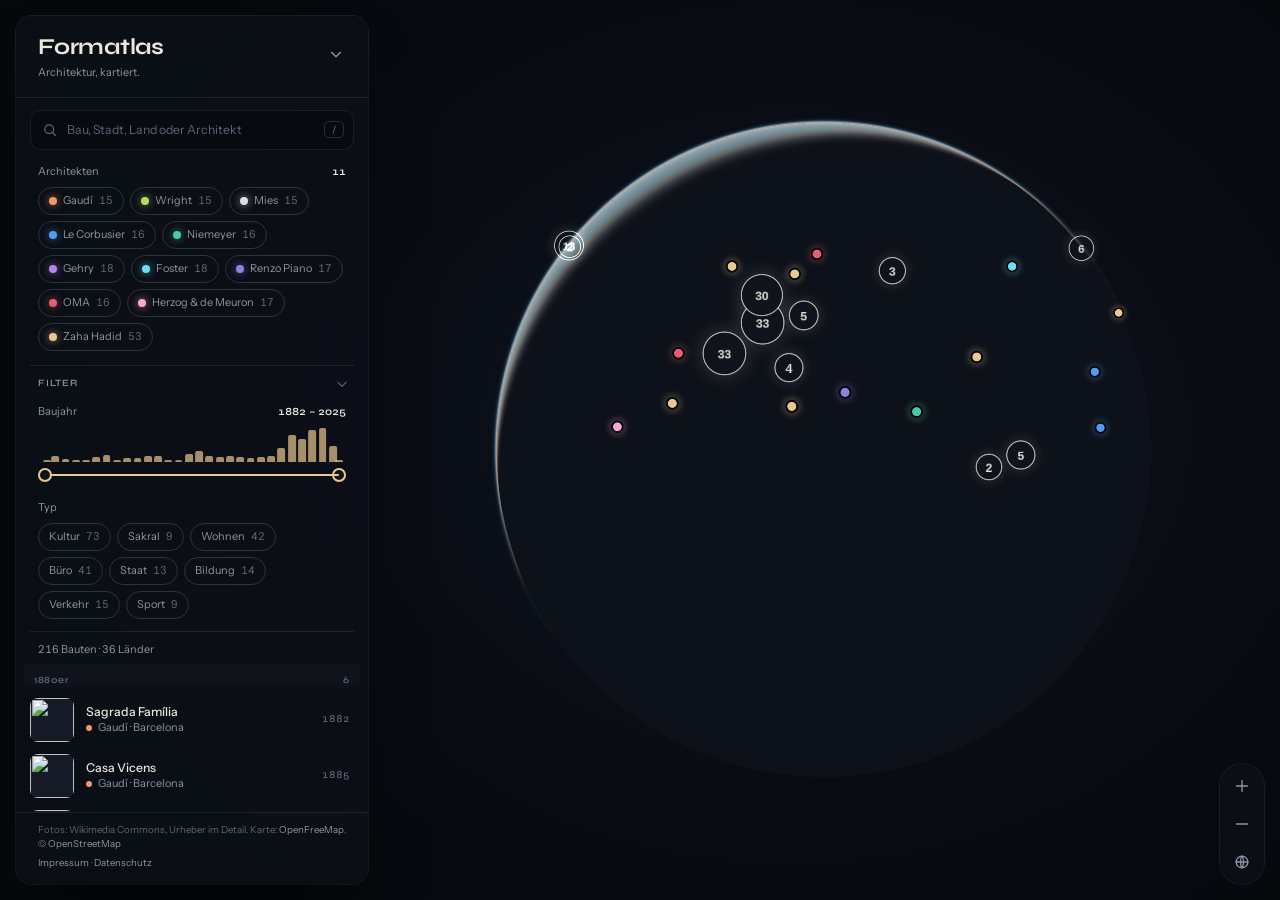
==== index.html @ 7c74ab6d "Formatlas: interaktive Architekturkarte 216 Bauten von 11 Architekten und Büros auf einem 3D-Globus " ====
<!doctype html>
<html lang="de">
<head>
  <meta charset="utf-8">
  <meta name="viewport" content="width=device-width, initial-scale=1, viewport-fit=cover">
  <title>Formatlas</title>
  <meta name="description" content="Die wichtigsten Bauten von elf prägenden Architekten und Büros auf einer interaktiven Weltkarte.">
  <meta name="theme-color" content="#07090d">
  <meta name="color-scheme" content="dark">
  <link rel="canonical" href="https://ohnosorryplssorryno.github.io/architecture-map/">

  <!-- Vorschau beim Teilen in sozialen Netzwerken und Messengern -->
  <meta property="og:type" content="website">
  <meta property="og:site_name" content="Formatlas">
  <meta property="og:locale" content="de_DE">
  <meta property="og:title" content="Formatlas · Architektur, kartiert">
  <meta property="og:description" content="216 Bauten von Gaudí bis Zaha Hadid auf einem interaktiven Globus.">
  <meta property="og:url" content="https://ohnosorryplssorryno.github.io/architecture-map/">
  <meta property="og:image" content="https://ohnosorryplssorryno.github.io/architecture-map/assets/og-image.png">
  <meta property="og:image:width" content="1200">
  <meta property="og:image:height" content="630">
  <meta property="og:image:alt" content="Dunkler Globus mit farbigen Punkten für Bauten von elf Architekten">
  <meta name="twitter:card" content="summary_large_image">
  <link rel="icon" href="data:image/svg+xml,%3Csvg xmlns='http://www.w3.org/2000/svg' viewBox='0 0 32 32'%3E%3Crect width='32' height='32' rx='8' fill='%230d1119'/%3E%3Ccircle cx='16' cy='16' r='9' fill='%23e9c891' opacity='.25'/%3E%3Ccircle cx='16' cy='16' r='4.5' fill='%23e9c891'/%3E%3C/svg%3E">

  <link rel="preconnect" href="https://tiles.openfreemap.org" crossorigin>
  <link rel="preconnect" href="https://thumb.wikimedia.org">
  <link rel="preload" as="font" type="font/woff2" href="assets/fonts/instrument-sans-latin.woff2" crossorigin>
  <link rel="preload" as="font" type="font/woff2" href="assets/fonts/syne-latin.woff2" crossorigin>

  <!-- MapLibre GL 5.24.0 (BSD-3-Clause), lokal ausgeliefert -->
  <link rel="stylesheet" href="assets/vendor/maplibre/maplibre-gl.css">
  <link rel="stylesheet" href="assets/app.css">

  <script src="assets/vendor/maplibre/maplibre-gl.js" defer></script>
  <script src="data/buildings.js" defer></script>
  <script src="assets/map-style.js" defer></script>
  <script src="assets/app.js" defer></script>
</head>
<body>
  <div id="map" class="map" aria-label="Weltkarte mit Bauwerken"></div>

  <aside class="panel" id="panel" aria-label="Verzeichnis">
    <header class="panel-head">
      <div class="brand">
        <h1 class="brand-name">Formatlas</h1>
        <p class="brand-tag">Architektur, kartiert.</p>
      </div>
      <button class="icon-btn panel-toggle" id="panel-toggle" type="button" aria-expanded="true" aria-controls="panel-body" title="Verzeichnis ein- oder ausklappen">
        <svg viewBox="0 0 20 20" aria-hidden="true"><path d="M5 8l5 5 5-5" /></svg>
      </button>
    </header>

    <div class="panel-body" id="panel-body">
      <label class="search" for="search">
        <svg viewBox="0 0 20 20" aria-hidden="true"><circle cx="9" cy="9" r="5.5" /><path d="M13.2 13.2L17 17" /></svg>
        <input id="search" type="search" placeholder="Bau, Stadt, Land oder Architekt" autocomplete="off" spellcheck="false">
        <kbd aria-hidden="true">/</kbd>
      </label>

      <section class="studios" aria-labelledby="arch-label">
        <div class="filter-head">
          <span class="filter-label" id="arch-label">Architekten</span>
          <span class="filter-value" id="arch-count"></span>
        </div>
        <div class="chips" id="arch-chips" role="group" aria-labelledby="arch-label"></div>
      </section>

      <details class="filters" id="filters" open>
        <summary>
          <span class="filters-title">Filter</span>
          <span class="filters-state" id="filters-state"></span>
          <svg viewBox="0 0 20 20" aria-hidden="true"><path d="M5 8l5 5 5-5" /></svg>
        </summary>
        <div class="filter">
          <div class="filter-head">
            <span class="filter-label">Baujahr</span>
            <output class="filter-value" id="year-output" for="year-from year-to"></output>
          </div>
          <div class="histogram" id="histogram" role="group" aria-label="Bauten je fünf Jahre, Klick wählt den Zeitraum"></div>
          <div class="range" id="range">
            <input type="range" id="year-from" step="1" aria-label="Baujahr ab">
            <input type="range" id="year-to" step="1" aria-label="Baujahr bis">
          </div>
        </div>
        <div class="filter">
          <div class="filter-head"><span class="filter-label">Typ</span></div>
          <div class="chips" id="type-chips" role="group" aria-label="Gebäudetyp"></div>
        </div>
      </details>

      <div class="result">
        <span id="result"></span>
        <button class="link-btn" id="filter-reset" type="button" hidden>Filter zurücksetzen</button>
      </div>

      <nav class="index" id="index" aria-label="Bauwerke"></nav>

      <footer class="panel-foot">
        Fotos: Wikimedia Commons, Urheber im Detail.
        Karte: <a href="https://openfreemap.org" target="_blank" rel="noopener">OpenFreeMap</a>,
        <a href="https://www.openstreetmap.org/copyright" target="_blank" rel="noopener">© OpenStreetMap</a>
        <span class="legal"><a href="impressum.html">Impressum</a> · <a href="datenschutz.html">Datenschutz</a></span>
      </footer>
    </div>
  </aside>

  <svg class="tether" id="tether" aria-hidden="true">
    <line id="tether-line" />
    <circle id="tether-ring" r="9" />
    <circle id="tether-end" r="2.5" />
  </svg>

  <article class="card" id="card" hidden aria-live="polite">
    <div class="card-inner">
      <figure class="card-media" id="card-media">
        <img class="card-photo" alt="" decoding="async">
        <img class="card-photo" alt="" decoding="async">
        <img class="card-photo" alt="" decoding="async">
        <div class="card-progress" id="card-progress"></div>
        <span class="card-year" id="card-year"></span>
      </figure>
      <div class="card-body">
        <p class="card-kicker"><span class="card-dot" id="card-dot"></span><span id="card-kicker"></span></p>
        <h2 class="card-title" id="card-title"></h2>
        <p class="card-place" id="card-place"></p>
        <p class="card-text" id="card-text"></p>
        <div class="card-actions" id="card-actions">
          <a id="card-wiki" target="_blank" rel="noopener">Mehr lesen</a>
          <a id="card-route" target="_blank" rel="noopener">In Google Maps</a>
        </div>
        <p class="card-credit" id="card-credit"></p>
      </div>
      <button class="icon-btn card-close" id="card-close" type="button" title="Schließen (Esc)">
        <svg viewBox="0 0 20 20" aria-hidden="true"><path d="M5 5l10 10M15 5L5 15" /></svg>
      </button>
    </div>
    <span class="card-caret" id="card-caret"></span>
  </article>

  <div class="cluster-tip" id="cluster-tip" hidden></div>

  <div class="controls" aria-label="Kartensteuerung">
    <button class="icon-btn" id="zoom-in" type="button" title="Hineinzoomen">
      <svg viewBox="0 0 20 20" aria-hidden="true"><path d="M10 4v12M4 10h12" /></svg>
    </button>
    <button class="icon-btn" id="zoom-out" type="button" title="Herauszoomen">
      <svg viewBox="0 0 20 20" aria-hidden="true"><path d="M4 10h12" /></svg>
    </button>
    <button class="icon-btn" id="reset-view" type="button" title="Ganze Welt zeigen">
      <svg viewBox="0 0 20 20" aria-hidden="true"><circle cx="10" cy="10" r="6.5" /><path d="M3.5 10h13M10 3.5c-2.2 2.4-2.2 10.6 0 13M10 3.5c2.2 2.4 2.2 10.6 0 13" /></svg>
    </button>
  </div>

  <noscript><p class="noscript">Für die Karte wird JavaScript benötigt.</p></noscript>
</body>
</html>
---- assets/vendor/maplibre/maplibre-gl.css ----
.maplibregl-map{font:12px/20px Helvetica Neue,Arial,Helvetica,sans-serif;overflow:hidden;position:relative;-webkit-tap-highlight-color:rgb(0 0 0/0)}.maplibregl-canvas{left:0;position:absolute;top:0}.maplibregl-map:fullscreen{height:100%;width:100%}.maplibregl-ctrl-group button.maplibregl-ctrl-compass{touch-action:none}.maplibregl-canvas-container.maplibregl-interactive,.maplibregl-ctrl-group button.maplibregl-ctrl-compass{cursor:grab;-webkit-user-select:none;-moz-user-select:none;user-select:none}.maplibregl-canvas-container.maplibregl-interactive.maplibregl-track-pointer{cursor:pointer}.maplibregl-canvas-container.maplibregl-interactive:active,.maplibregl-ctrl-group button.maplibregl-ctrl-compass:active{cursor:grabbing}.maplibregl-canvas-container.maplibregl-touch-zoom-rotate,.maplibregl-canvas-container.maplibregl-touch-zoom-rotate .maplibregl-canvas{touch-action:pan-x pan-y}.maplibregl-canvas-container.maplibregl-touch-drag-pan,.maplibregl-canvas-container.maplibregl-touch-drag-pan .maplibregl-canvas{touch-action:pinch-zoom}.maplibregl-canvas-container.maplibregl-touch-zoom-rotate.maplibregl-touch-drag-pan,.maplibregl-canvas-container.maplibregl-touch-zoom-rotate.maplibregl-touch-drag-pan .maplibregl-canvas{touch-action:none}.maplibregl-canvas-container.maplibregl-touch-drag-pan.maplibregl-cooperative-gestures,.maplibregl-canvas-container.maplibregl-touch-drag-pan.maplibregl-cooperative-gestures .maplibregl-canvas{touch-action:pan-x pan-y}.maplibregl-ctrl-bottom-left,.maplibregl-ctrl-bottom-right,.maplibregl-ctrl-top-left,.maplibregl-ctrl-top-right{pointer-events:none;position:absolute;z-index:2}.maplibregl-ctrl-top-left{left:0;top:0}.maplibregl-ctrl-top-right{right:0;top:0}.maplibregl-ctrl-bottom-left{bottom:0;left:0}.maplibregl-ctrl-bottom-right{bottom:0;right:0}.maplibregl-ctrl{clear:both;pointer-events:auto;transform:translate(0)}.maplibregl-ctrl-top-left .maplibregl-ctrl{float:left;margin:10px 0 0 10px}.maplibregl-ctrl-top-right .maplibregl-ctrl{float:right;margin:10px 10px 0 0}.maplibregl-ctrl-bottom-left .maplibregl-ctrl{float:left;margin:0 0 10px 10px}.maplibregl-ctrl-bottom-right .maplibregl-ctrl{float:right;margin:0 10px 10px 0}.maplibregl-ctrl-group{background:#fff;border-radius:4px}.maplibregl-ctrl-group:not(:empty){box-shadow:0 0 0 2px rgba(0,0,0,.1)}@media (forced-colors:active){.maplibregl-ctrl-group:not(:empty){box-shadow:0 0 0 2px ButtonText}}.maplibregl-ctrl-group button{background-color:transparent;border:0;box-sizing:border-box;cursor:pointer;display:block;height:29px;outline:none;padding:0;width:29px}.maplibregl-ctrl-group button+button{border-top:1px solid #ddd}.maplibregl-ctrl button .maplibregl-ctrl-icon{background-position:50%;background-repeat:no-repeat;display:block;height:100%;width:100%}@media (forced-colors:active){.maplibregl-ctrl-icon{background-color:transparent}.maplibregl-ctrl-group button+button{border-top:1px solid ButtonText}}.maplibregl-ctrl button::-moz-focus-inner{border:0;padding:0}.maplibregl-ctrl-attrib-button:focus,.maplibregl-ctrl-group button:focus{box-shadow:0 0 2px 2px #0096ff}.maplibregl-ctrl button:disabled{cursor:not-allowed}.maplibregl-ctrl button:disabled .maplibregl-ctrl-icon{opacity:.25}@media (hover:hover){.maplibregl-ctrl button:not(:disabled):hover{background-color:rgba(0,0,0,.05)}}.maplibregl-ctrl button:not(:disabled):active{background-color:rgba(0,0,0,.05)}.maplibregl-ctrl-group button:focus:focus-visible{box-shadow:0 0 2px 2px #0096ff}.maplibregl-ctrl-group button:focus:not(:focus-visible){box-shadow:none}.maplibregl-ctrl-group button:focus:first-child{border-radius:4px 4px 0 0}.maplibregl-ctrl-group button:focus:last-child{border-radius:0 0 4px 4px}.maplibregl-ctrl-group button:focus:only-child{border-radius:inherit}.maplibregl-ctrl button.maplibregl-ctrl-zoom-out .maplibregl-ctrl-icon{background-image:url("data:image/svg+xml;charset=utf-8,%3Csvg xmlns='http://www.w3.org/2000/svg' width='29' height='29' fill='%23333' viewBox='0 0 29 29'%3E%3Cpath d='M10 13c-.75 0-1.5.75-1.5 1.5S9.25 16 10 16h9c.75 0 1.5-.75 1.5-1.5S19.75 13 19 13z'/%3E%3C/svg%3E")}.maplibregl-ctrl button.maplibregl-ctrl-zoom-in .maplibregl-ctrl-icon{background-image:url("data:image/svg+xml;charset=utf-8,%3Csvg xmlns='http://www.w3.org/2000/svg' width='29' height='29' fill='%23333' viewBox='0 0 29 29'%3E%3Cpath d='M14.5 8.5c-.75 0-1.5.75-1.5 1.5v3h-3c-.75 0-1.5.75-1.5 1.5S9.25 16 10 16h3v3c0 .75.75 1.5 1.5 1.5S16 19.75 16 19v-3h3c.75 0 1.5-.75 1.5-1.5S19.75 13 19 13h-3v-3c0-.75-.75-1.5-1.5-1.5'/%3E%3C/svg%3E")}@media (forced-colors:active){.maplibregl-ctrl button.maplibregl-ctrl-zoom-out .maplibregl-ctrl-icon{background-image:url("data:image/svg+xml;charset=utf-8,%3Csvg xmlns='http://www.w3.org/2000/svg' width='29' height='29' fill='%23fff' viewBox='0 0 29 29'%3E%3Cpath d='M10 13c-.75 0-1.5.75-1.5 1.5S9.25 16 10 16h9c.75 0 1.5-.75 1.5-1.5S19.75 13 19 13z'/%3E%3C/svg%3E")}.maplibregl-ctrl button.maplibregl-ctrl-zoom-in .maplibregl-ctrl-icon{background-image:url("data:image/svg+xml;charset=utf-8,%3Csvg xmlns='http://www.w3.org/2000/svg' width='29' height='29' fill='%23fff' viewBox='0 0 29 29'%3E%3Cpath d='M14.5 8.5c-.75 0-1.5.75-1.5 1.5v3h-3c-.75 0-1.5.75-1.5 1.5S9.25 16 10 16h3v3c0 .75.75 1.5 1.5 1.5S16 19.75 16 19v-3h3c.75 0 1.5-.75 1.5-1.5S19.75 13 19 13h-3v-3c0-.75-.75-1.5-1.5-1.5'/%3E%3C/svg%3E")}}@media (forced-colors:active) and (prefers-color-scheme:light){.maplibregl-ctrl button.maplibregl-ctrl-zoom-out .maplibregl-ctrl-icon{background-image:url("data:image/svg+xml;charset=utf-8,%3Csvg xmlns='http://www.w3.org/2000/svg' width='29' height='29' viewBox='0 0 29 29'%3E%3Cpath d='M10 13c-.75 0-1.5.75-1.5 1.5S9.25 16 10 16h9c.75 0 1.5-.75 1.5-1.5S19.75 13 19 13z'/%3E%3C/svg%3E")}.maplibregl-ctrl button.maplibregl-ctrl-zoom-in .maplibregl-ctrl-icon{background-image:url("data:image/svg+xml;charset=utf-8,%3Csvg xmlns='http://www.w3.org/2000/svg' width='29' height='29' viewBox='0 0 29 29'%3E%3Cpath d='M14.5 8.5c-.75 0-1.5.75-1.5 1.5v3h-3c-.75 0-1.5.75-1.5 1.5S9.25 16 10 16h3v3c0 .75.75 1.5 1.5 1.5S16 19.75 16 19v-3h3c.75 0 1.5-.75 1.5-1.5S19.75 13 19 13h-3v-3c0-.75-.75-1.5-1.5-1.5'/%3E%3C/svg%3E")}}.maplibregl-ctrl button.maplibregl-ctrl-fullscreen .maplibregl-ctrl-icon{background-image:url("data:image/svg+xml;charset=utf-8,%3Csvg xmlns='http://www.w3.org/2000/svg' width='29' height='29' fill='%23333' viewBox='0 0 29 29'%3E%3Cpath d='M24 16v5.5c0 1.75-.75 2.5-2.5 2.5H16v-1l3-1.5-4-5.5 1-1 5.5 4 1.5-3zM6 16l1.5 3 5.5-4 1 1-4 5.5 3 1.5v1H7.5C5.75 24 5 23.25 5 21.5V16zm7-11v1l-3 1.5 4 5.5-1 1-5.5-4L6 13H5V7.5C5 5.75 5.75 5 7.5 5zm11 2.5c0-1.75-.75-2.5-2.5-2.5H16v1l3 1.5-4 5.5 1 1 5.5-4 1.5 3h1z'/%3E%3C/svg%3E")}.maplibregl-ctrl button.maplibregl-ctrl-shrink .maplibregl-ctrl-icon{background-image:url("data:image/svg+xml;charset=utf-8,%3Csvg xmlns='http://www.w3.org/2000/svg' width='29' height='29' viewBox='0 0 29 29'%3E%3Cpath d='M18.5 16c-1.75 0-2.5.75-2.5 2.5V24h1l1.5-3 5.5 4 1-1-4-5.5 3-1.5v-1zM13 18.5c0-1.75-.75-2.5-2.5-2.5H5v1l3 1.5L4 24l1 1 5.5-4 1.5 3h1zm3-8c0 1.75.75 2.5 2.5 2.5H24v-1l-3-1.5L25 5l-1-1-5.5 4L17 5h-1zM10.5 13c1.75 0 2.5-.75 2.5-2.5V5h-1l-1.5 3L5 4 4 5l4 5.5L5 12v1z'/%3E%3C/svg%3E")}@media (forced-colors:active){.maplibregl-ctrl button.maplibregl-ctrl-fullscreen .maplibregl-ctrl-icon{background-image:url("data:image/svg+xml;charset=utf-8,%3Csvg xmlns='http://www.w3.org/2000/svg' width='29' height='29' fill='%23fff' viewBox='0 0 29 29'%3E%3Cpath d='M24 16v5.5c0 1.75-.75 2.5-2.5 2.5H16v-1l3-1.5-4-5.5 1-1 5.5 4 1.5-3zM6 16l1.5 3 5.5-4 1 1-4 5.5 3 1.5v1H7.5C5.75 24 5 23.25 5 21.5V16zm7-11v1l-3 1.5 4 5.5-1 1-5.5-4L6 13H5V7.5C5 5.75 5.75 5 7.5 5zm11 2.5c0-1.75-.75-2.5-2.5-2.5H16v1l3 1.5-4 5.5 1 1 5.5-4 1.5 3h1z'/%3E%3C/svg%3E")}.maplibregl-ctrl button.maplibregl-ctrl-shrink .maplibregl-ctrl-icon{background-image:url("data:image/svg+xml;charset=utf-8,%3Csvg xmlns='http://www.w3.org/2000/svg' width='29' height='29' fill='%23fff' viewBox='0 0 29 29'%3E%3Cpath d='M18.5 16c-1.75 0-2.5.75-2.5 2.5V24h1l1.5-3 5.5 4 1-1-4-5.5 3-1.5v-1zM13 18.5c0-1.75-.75-2.5-2.5-2.5H5v1l3 1.5L4 24l1 1 5.5-4 1.5 3h1zm3-8c0 1.75.75 2.5 2.5 2.5H24v-1l-3-1.5L25 5l-1-1-5.5 4L17 5h-1zM10.5 13c1.75 0 2.5-.75 2.5-2.5V5h-1l-1.5 3L5 4 4 5l4 5.5L5 12v1z'/%3E%3C/svg%3E")}}@media (forced-colors:active) and (prefers-color-scheme:light){.maplibregl-ctrl button.maplibregl-ctrl-fullscreen .maplibregl-ctrl-icon{background-image:url("data:image/svg+xml;charset=utf-8,%3Csvg xmlns='http://www.w3.org/2000/svg' width='29' height='29' viewBox='0 0 29 29'%3E%3Cpath d='M24 16v5.5c0 1.75-.75 2.5-2.5 2.5H16v-1l3-1.5-4-5.5 1-1 5.5 4 1.5-3zM6 16l1.5 3 5.5-4 1 1-4 5.5 3 1.5v1H7.5C5.75 24 5 23.25 5 21.5V16zm7-11v1l-3 1.5 4 5.5-1 1-5.5-4L6 13H5V7.5C5 5.75 5.75 5 7.5 5zm11 2.5c0-1.75-.75-2.5-2.5-2.5H16v1l3 1.5-4 5.5 1 1 5.5-4 1.5 3h1z'/%3E%3C/svg%3E")}.maplibregl-ctrl button.maplibregl-ctrl-shrink .maplibregl-ctrl-icon{background-image:url("data:image/svg+xml;charset=utf-8,%3Csvg xmlns='http://www.w3.org/2000/svg' width='29' height='29' viewBox='0 0 29 29'%3E%3Cpath d='M18.5 16c-1.75 0-2.5.75-2.5 2.5V24h1l1.5-3 5.5 4 1-1-4-5.5 3-1.5v-1zM13 18.5c0-1.75-.75-2.5-2.5-2.5H5v1l3 1.5L4 24l1 1 5.5-4 1.5 3h1zm3-8c0 1.75.75 2.5 2.5 2.5H24v-1l-3-1.5L25 5l-1-1-5.5 4L17 5h-1zM10.5 13c1.75 0 2.5-.75 2.5-2.5V5h-1l-1.5 3L5 4 4 5l4 5.5L5 12v1z'/%3E%3C/svg%3E")}}.maplibregl-ctrl button.maplibregl-ctrl-compass .maplibregl-ctrl-icon{background-image:url("data:image/svg+xml;charset=utf-8,%3Csvg xmlns='http://www.w3.org/2000/svg' width='29' height='29' fill='%23333' viewBox='0 0 29 29'%3E%3Cpath d='m10.5 14 4-8 4 8z'/%3E%3Cpath fill='%23ccc' d='m10.5 16 4 8 4-8z'/%3E%3C/svg%3E")}@media (forced-colors:active){.maplibregl-ctrl button.maplibregl-ctrl-compass .maplibregl-ctrl-icon{background-image:url("data:image/svg+xml;charset=utf-8,%3Csvg xmlns='http://www.w3.org/2000/svg' width='29' height='29' fill='%23fff' viewBox='0 0 29 29'%3E%3Cpath d='m10.5 14 4-8 4 8z'/%3E%3Cpath fill='%23ccc' d='m10.5 16 4 8 4-8z'/%3E%3C/svg%3E")}}@media (forced-colors:active) and (prefers-color-scheme:light){.maplibregl-ctrl button.maplibregl-ctrl-compass .maplibregl-ctrl-icon{background-image:url("data:image/svg+xml;charset=utf-8,%3Csvg xmlns='http://www.w3.org/2000/svg' width='29' height='29' viewBox='0 0 29 29'%3E%3Cpath d='m10.5 14 4-8 4 8z'/%3E%3Cpath fill='%23ccc' d='m10.5 16 4 8 4-8z'/%3E%3C/svg%3E")}}.maplibregl-ctrl button.maplibregl-ctrl-globe .maplibregl-ctrl-icon{background-image:url("data:image/svg+xml;charset=utf-8,%3Csvg xmlns='http://www.w3.org/2000/svg' width='22' height='22' fill='none' stroke='%23333' viewBox='0 0 22 22'%3E%3Ccircle cx='11' cy='11' r='8.5'/%3E%3Cpath d='M17.5 11c0 4.819-3.02 8.5-6.5 8.5S4.5 15.819 4.5 11 7.52 2.5 11 2.5s6.5 3.681 6.5 8.5Z'/%3E%3Cpath d='M13.5 11c0 2.447-.331 4.64-.853 6.206-.262.785-.562 1.384-.872 1.777-.314.399-.58.517-.775.517s-.461-.118-.775-.517c-.31-.393-.61-.992-.872-1.777C8.831 15.64 8.5 13.446 8.5 11s.331-4.64.853-6.206c.262-.785.562-1.384.872-1.777.314-.399.58-.517.775-.517s.461.118.775.517c.31.393.61.992.872 1.777.522 1.565.853 3.76.853 6.206Z'/%3E%3Cpath d='M11 7.5c-1.909 0-3.622-.166-4.845-.428-.616-.132-1.08-.283-1.379-.434a1.3 1.3 0 0 1-.224-.138q.07-.058.224-.138c.299-.151.763-.302 1.379-.434C7.378 5.666 9.091 5.5 11 5.5s3.622.166 4.845.428c.616.132 1.08.283 1.379.434.105.053.177.1.224.138q-.07.058-.224.138c-.299.151-.763.302-1.379.434-1.223.262-2.936.428-4.845.428ZM4.486 6.436ZM11 16.5c-1.909 0-3.622-.166-4.845-.428-.616-.132-1.08-.283-1.379-.434a1.3 1.3 0 0 1-.224-.138 1.3 1.3 0 0 1 .224-.138c.299-.151.763-.302 1.379-.434C7.378 14.666 9.091 14.5 11 14.5s3.622.166 4.845.428c.616.132 1.08.283 1.379.434.105.053.177.1.224.138a1.3 1.3 0 0 1-.224.138c-.299.151-.763.302-1.379.434-1.223.262-2.936.428-4.845.428Zm-6.514-1.064ZM11 12.5c-2.46 0-4.672-.222-6.255-.574-.796-.177-1.406-.38-1.805-.59a1.5 1.5 0 0 1-.39-.272.3.3 0 0 1-.047-.064.3.3 0 0 1 .048-.064c.066-.073.189-.167.389-.272.399-.21 1.009-.413 1.805-.59C6.328 9.722 8.54 9.5 11 9.5s4.672.222 6.256.574c.795.177 1.405.38 1.804.59.2.105.323.2.39.272a.3.3 0 0 1 .047.064.3.3 0 0 1-.048.064 1.4 1.4 0 0 1-.389.272c-.399.21-1.009.413-1.804.59-1.584.352-3.796.574-6.256.574Zm-8.501-1.51v.002zm0 .018v.002zm17.002.002v-.002zm0-.018v-.002z'/%3E%3C/svg%3E")}.maplibregl-ctrl button.maplibregl-ctrl-globe-enabled .maplibregl-ctrl-icon{background-image:url("data:image/svg+xml;charset=utf-8,%3Csvg xmlns='http://www.w3.org/2000/svg' width='22' height='22' fill='none' stroke='%2333b5e5' viewBox='0 0 22 22'%3E%3Ccircle cx='11' cy='11' r='8.5'/%3E%3Cpath d='M17.5 11c0 4.819-3.02 8.5-6.5 8.5S4.5 15.819 4.5 11 7.52 2.5 11 2.5s6.5 3.681 6.5 8.5Z'/%3E%3Cpath d='M13.5 11c0 2.447-.331 4.64-.853 6.206-.262.785-.562 1.384-.872 1.777-.314.399-.58.517-.775.517s-.461-.118-.775-.517c-.31-.393-.61-.992-.872-1.777C8.831 15.64 8.5 13.446 8.5 11s.331-4.64.853-6.206c.262-.785.562-1.384.872-1.777.314-.399.58-.517.775-.517s.461.118.775.517c.31.393.61.992.872 1.777.522 1.565.853 3.76.853 6.206Z'/%3E%3Cpath d='M11 7.5c-1.909 0-3.622-.166-4.845-.428-.616-.132-1.08-.283-1.379-.434a1.3 1.3 0 0 1-.224-.138q.07-.058.224-.138c.299-.151.763-.302 1.379-.434C7.378 5.666 9.091 5.5 11 5.5s3.622.166 4.845.428c.616.132 1.08.283 1.379.434.105.053.177.1.224.138q-.07.058-.224.138c-.299.151-.763.302-1.379.434-1.223.262-2.936.428-4.845.428ZM4.486 6.436ZM11 16.5c-1.909 0-3.622-.166-4.845-.428-.616-.132-1.08-.283-1.379-.434a1.3 1.3 0 0 1-.224-.138 1.3 1.3 0 0 1 .224-.138c.299-.151.763-.302 1.379-.434C7.378 14.666 9.091 14.5 11 14.5s3.622.166 4.845.428c.616.132 1.08.283 1.379.434.105.053.177.1.224.138a1.3 1.3 0 0 1-.224.138c-.299.151-.763.302-1.379.434-1.223.262-2.936.428-4.845.428Zm-6.514-1.064ZM11 12.5c-2.46 0-4.672-.222-6.255-.574-.796-.177-1.406-.38-1.805-.59a1.5 1.5 0 0 1-.39-.272.3.3 0 0 1-.047-.064.3.3 0 0 1 .048-.064c.066-.073.189-.167.389-.272.399-.21 1.009-.413 1.805-.59C6.328 9.722 8.54 9.5 11 9.5s4.672.222 6.256.574c.795.177 1.405.38 1.804.59.2.105.323.2.39.272a.3.3 0 0 1 .047.064.3.3 0 0 1-.048.064 1.4 1.4 0 0 1-.389.272c-.399.21-1.009.413-1.804.59-1.584.352-3.796.574-6.256.574Zm-8.501-1.51v.002zm0 .018v.002zm17.002.002v-.002zm0-.018v-.002z'/%3E%3C/svg%3E")}.maplibregl-ctrl button.maplibregl-ctrl-terrain .maplibregl-ctrl-icon{background-image:url("data:image/svg+xml;charset=utf-8,%3Csvg xmlns='http://www.w3.org/2000/svg' width='22' height='22' fill='%23333' viewBox='0 0 22 22'%3E%3Cpath d='m1.754 13.406 4.453-4.851 3.09 3.09 3.281 3.277.969-.969-3.309-3.312 3.844-4.121 6.148 6.886h1.082v-.855l-7.207-8.07-4.84 5.187L6.169 6.57l-5.48 5.965v.871ZM.688 16.844h20.625v1.375H.688Zm0 0'/%3E%3C/svg%3E")}.maplibregl-ctrl button.maplibregl-ctrl-terrain-enabled .maplibregl-ctrl-icon{background-image:url("data:image/svg+xml;charset=utf-8,%3Csvg xmlns='http://www.w3.org/2000/svg' width='22' height='22' fill='%2333b5e5' viewBox='0 0 22 22'%3E%3Cpath d='m1.754 13.406 4.453-4.851 3.09 3.09 3.281 3.277.969-.969-3.309-3.312 3.844-4.121 6.148 6.886h1.082v-.855l-7.207-8.07-4.84 5.187L6.169 6.57l-5.48 5.965v.871ZM.688 16.844h20.625v1.375H.688Zm0 0'/%3E%3C/svg%3E")}.maplibregl-ctrl button.maplibregl-ctrl-geolocate .maplibregl-ctrl-icon{background-image:url("data:image/svg+xml;charset=utf-8,%3Csvg xmlns='http://www.w3.org/2000/svg' width='29' height='29' fill='%23333' viewBox='0 0 20 20'%3E%3Cpath d='M10 4C9 4 9 5 9 5v.1A5 5 0 0 0 5.1 9H5s-1 0-1 1 1 1 1 1h.1A5 5 0 0 0 9 14.9v.1s0 1 1 1 1-1 1-1v-.1a5 5 0 0 0 3.9-3.9h.1s1 0 1-1-1-1-1-1h-.1A5 5 0 0 0 11 5.1V5s0-1-1-1m0 2.5a3.5 3.5 0 1 1 0 7 3.5 3.5 0 1 1 0-7'/%3E%3Ccircle cx='10' cy='10' r='2'/%3E%3C/svg%3E")}.maplibregl-ctrl button.maplibregl-ctrl-geolocate:disabled .maplibregl-ctrl-icon{background-image:url("data:image/svg+xml;charset=utf-8,%3Csvg xmlns='http://www.w3.org/2000/svg' width='29' height='29' fill='%23aaa' viewBox='0 0 20 20'%3E%3Cpath d='M10 4C9 4 9 5 9 5v.1A5 5 0 0 0 5.1 9H5s-1 0-1 1 1 1 1 1h.1A5 5 0 0 0 9 14.9v.1s0 1 1 1 1-1 1-1v-.1a5 5 0 0 0 3.9-3.9h.1s1 0 1-1-1-1-1-1h-.1A5 5 0 0 0 11 5.1V5s0-1-1-1m0 2.5a3.5 3.5 0 1 1 0 7 3.5 3.5 0 1 1 0-7'/%3E%3Ccircle cx='10' cy='10' r='2'/%3E%3Cpath fill='red' d='m14 5 1 1-9 9-1-1z'/%3E%3C/svg%3E")}.maplibregl-ctrl button.maplibregl-ctrl-geolocate.maplibregl-ctrl-geolocate-active .maplibregl-ctrl-icon{background-image:url("data:image/svg+xml;charset=utf-8,%3Csvg xmlns='http://www.w3.org/2000/svg' width='29' height='29' fill='%2333b5e5' viewBox='0 0 20 20'%3E%3Cpath d='M10 4C9 4 9 5 9 5v.1A5 5 0 0 0 5.1 9H5s-1 0-1 1 1 1 1 1h.1A5 5 0 0 0 9 14.9v.1s0 1 1 1 1-1 1-1v-.1a5 5 0 0 0 3.9-3.9h.1s1 0 1-1-1-1-1-1h-.1A5 5 0 0 0 11 5.1V5s0-1-1-1m0 2.5a3.5 3.5 0 1 1 0 7 3.5 3.5 0 1 1 0-7'/%3E%3Ccircle cx='10' cy='10' r='2'/%3E%3C/svg%3E")}.maplibregl-ctrl button.maplibregl-ctrl-geolocate.maplibregl-ctrl-geolocate-active-error .maplibregl-ctrl-icon{background-image:url("data:image/svg+xml;charset=utf-8,%3Csvg xmlns='http://www.w3.org/2000/svg' width='29' height='29' fill='%23e58978' viewBox='0 0 20 20'%3E%3Cpath d='M10 4C9 4 9 5 9 5v.1A5 5 0 0 0 5.1 9H5s-1 0-1 1 1 1 1 1h.1A5 5 0 0 0 9 14.9v.1s0 1 1 1 1-1 1-1v-.1a5 5 0 0 0 3.9-3.9h.1s1 0 1-1-1-1-1-1h-.1A5 5 0 0 0 11 5.1V5s0-1-1-1m0 2.5a3.5 3.5 0 1 1 0 7 3.5 3.5 0 1 1 0-7'/%3E%3Ccircle cx='10' cy='10' r='2'/%3E%3C/svg%3E")}.maplibregl-ctrl button.maplibregl-ctrl-geolocate.maplibregl-ctrl-geolocate-background .maplibregl-ctrl-icon{background-image:url("data:image/svg+xml;charset=utf-8,%3Csvg xmlns='http://www.w3.org/2000/svg' width='29' height='29' fill='%2333b5e5' viewBox='0 0 20 20'%3E%3Cpath d='M10 4C9 4 9 5 9 5v.1A5 5 0 0 0 5.1 9H5s-1 0-1 1 1 1 1 1h.1A5 5 0 0 0 9 14.9v.1s0 1 1 1 1-1 1-1v-.1a5 5 0 0 0 3.9-3.9h.1s1 0 1-1-1-1-1-1h-.1A5 5 0 0 0 11 5.1V5s0-1-1-1m0 2.5a3.5 3.5 0 1 1 0 7 3.5 3.5 0 1 1 0-7'/%3E%3C/svg%3E")}.maplibregl-ctrl button.maplibregl-ctrl-geolocate.maplibregl-ctrl-geolocate-background-error .maplibregl-ctrl-icon{background-image:url("data:image/svg+xml;charset=utf-8,%3Csvg xmlns='http://www.w3.org/2000/svg' width='29' height='29' fill='%23e54e33' viewBox='0 0 20 20'%3E%3Cpath d='M10 4C9 4 9 5 9 5v.1A5 5 0 0 0 5.1 9H5s-1 0-1 1 1 1 1 1h.1A5 5 0 0 0 9 14.9v.1s0 1 1 1 1-1 1-1v-.1a5 5 0 0 0 3.9-3.9h.1s1 0 1-1-1-1-1-1h-.1A5 5 0 0 0 11 5.1V5s0-1-1-1m0 2.5a3.5 3.5 0 1 1 0 7 3.5 3.5 0 1 1 0-7'/%3E%3C/svg%3E")}.maplibregl-ctrl button.maplibregl-ctrl-geolocate.maplibregl-ctrl-geolocate-waiting .maplibregl-ctrl-icon{animation:maplibregl-spin 2s linear infinite}@media (forced-colors:active){.maplibregl-ctrl button.maplibregl-ctrl-geolocate .maplibregl-ctrl-icon{background-image:url("data:image/svg+xml;charset=utf-8,%3Csvg xmlns='http://www.w3.org/2000/svg' width='29' height='29' fill='%23fff' viewBox='0 0 20 20'%3E%3Cpath d='M10 4C9 4 9 5 9 5v.1A5 5 0 0 0 5.1 9H5s-1 0-1 1 1 1 1 1h.1A5 5 0 0 0 9 14.9v.1s0 1 1 1 1-1 1-1v-.1a5 5 0 0 0 3.9-3.9h.1s1 0 1-1-1-1-1-1h-.1A5 5 0 0 0 11 5.1V5s0-1-1-1m0 2.5a3.5 3.5 0 1 1 0 7 3.5 3.5 0 1 1 0-7'/%3E%3Ccircle cx='10' cy='10' r='2'/%3E%3C/svg%3E")}.maplibregl-ctrl button.maplibregl-ctrl-geolocate:disabled .maplibregl-ctrl-icon{background-image:url("data:image/svg+xml;charset=utf-8,%3Csvg xmlns='http://www.w3.org/2000/svg' width='29' height='29' fill='%23999' viewBox='0 0 20 20'%3E%3Cpath d='M10 4C9 4 9 5 9 5v.1A5 5 0 0 0 5.1 9H5s-1 0-1 1 1 1 1 1h.1A5 5 0 0 0 9 14.9v.1s0 1 1 1 1-1 1-1v-.1a5 5 0 0 0 3.9-3.9h.1s1 0 1-1-1-1-1-1h-.1A5 5 0 0 0 11 5.1V5s0-1-1-1m0 2.5a3.5 3.5 0 1 1 0 7 3.5 3.5 0 1 1 0-7'/%3E%3Ccircle cx='10' cy='10' r='2'/%3E%3Cpath fill='red' d='m14 5 1 1-9 9-1-1z'/%3E%3C/svg%3E")}.maplibregl-ctrl button.maplibregl-ctrl-geolocate.maplibregl-ctrl-geolocate-active .maplibregl-ctrl-icon{background-image:url("data:image/svg+xml;charset=utf-8,%3Csvg xmlns='http://www.w3.org/2000/svg' width='29' height='29' fill='%2333b5e5' viewBox='0 0 20 20'%3E%3Cpath d='M10 4C9 4 9 5 9 5v.1A5 5 0 0 0 5.1 9H5s-1 0-1 1 1 1 1 1h.1A5 5 0 0 0 9 14.9v.1s0 1 1 1 1-1 1-1v-.1a5 5 0 0 0 3.9-3.9h.1s1 0 1-1-1-1-1-1h-.1A5 5 0 0 0 11 5.1V5s0-1-1-1m0 2.5a3.5 3.5 0 1 1 0 7 3.5 3.5 0 1 1 0-7'/%3E%3Ccircle cx='10' cy='10' r='2'/%3E%3C/svg%3E")}.maplibregl-ctrl button.maplibregl-ctrl-geolocate.maplibregl-ctrl-geolocate-active-error .maplibregl-ctrl-icon{background-image:url("data:image/svg+xml;charset=utf-8,%3Csvg xmlns='http://www.w3.org/2000/svg' width='29' height='29' fill='%23e58978' viewBox='0 0 20 20'%3E%3Cpath d='M10 4C9 4 9 5 9 5v.1A5 5 0 0 0 5.1 9H5s-1 0-1 1 1 1 1 1h.1A5 5 0 0 0 9 14.9v.1s0 1 1 1 1-1 1-1v-.1a5 5 0 0 0 3.9-3.9h.1s1 0 1-1-1-1-1-1h-.1A5 5 0 0 0 11 5.1V5s0-1-1-1m0 2.5a3.5 3.5 0 1 1 0 7 3.5 3.5 0 1 1 0-7'/%3E%3Ccircle cx='10' cy='10' r='2'/%3E%3C/svg%3E")}.maplibregl-ctrl button.maplibregl-ctrl-geolocate.maplibregl-ctrl-geolocate-background .maplibregl-ctrl-icon{background-image:url("data:image/svg+xml;charset=utf-8,%3Csvg xmlns='http://www.w3.org/2000/svg' width='29' height='29' fill='%2333b5e5' viewBox='0 0 20 20'%3E%3Cpath d='M10 4C9 4 9 5 9 5v.1A5 5 0 0 0 5.1 9H5s-1 0-1 1 1 1 1 1h.1A5 5 0 0 0 9 14.9v.1s0 1 1 1 1-1 1-1v-.1a5 5 0 0 0 3.9-3.9h.1s1 0 1-1-1-1-1-1h-.1A5 5 0 0 0 11 5.1V5s0-1-1-1m0 2.5a3.5 3.5 0 1 1 0 7 3.5 3.5 0 1 1 0-7'/%3E%3C/svg%3E")}.maplibregl-ctrl button.maplibregl-ctrl-geolocate.maplibregl-ctrl-geolocate-background-error .maplibregl-ctrl-icon{background-image:url("data:image/svg+xml;charset=utf-8,%3Csvg xmlns='http://www.w3.org/2000/svg' width='29' height='29' fill='%23e54e33' viewBox='0 0 20 20'%3E%3Cpath d='M10 4C9 4 9 5 9 5v.1A5 5 0 0 0 5.1 9H5s-1 0-1 1 1 1 1 1h.1A5 5 0 0 0 9 14.9v.1s0 1 1 1 1-1 1-1v-.1a5 5 0 0 0 3.9-3.9h.1s1 0 1-1-1-1-1-1h-.1A5 5 0 0 0 11 5.1V5s0-1-1-1m0 2.5a3.5 3.5 0 1 1 0 7 3.5 3.5 0 1 1 0-7'/%3E%3C/svg%3E")}}@media (forced-colors:active) and (prefers-color-scheme:light){.maplibregl-ctrl button.maplibregl-ctrl-geolocate .maplibregl-ctrl-icon{background-image:url("data:image/svg+xml;charset=utf-8,%3Csvg xmlns='http://www.w3.org/2000/svg' width='29' height='29' viewBox='0 0 20 20'%3E%3Cpath d='M10 4C9 4 9 5 9 5v.1A5 5 0 0 0 5.1 9H5s-1 0-1 1 1 1 1 1h.1A5 5 0 0 0 9 14.9v.1s0 1 1 1 1-1 1-1v-.1a5 5 0 0 0 3.9-3.9h.1s1 0 1-1-1-1-1-1h-.1A5 5 0 0 0 11 5.1V5s0-1-1-1m0 2.5a3.5 3.5 0 1 1 0 7 3.5 3.5 0 1 1 0-7'/%3E%3Ccircle cx='10' cy='10' r='2'/%3E%3C/svg%3E")}.maplibregl-ctrl button.maplibregl-ctrl-geolocate:disabled .maplibregl-ctrl-icon{background-image:url("data:image/svg+xml;charset=utf-8,%3Csvg xmlns='http://www.w3.org/2000/svg' width='29' height='29' fill='%23666' viewBox='0 0 20 20'%3E%3Cpath d='M10 4C9 4 9 5 9 5v.1A5 5 0 0 0 5.1 9H5s-1 0-1 1 1 1 1 1h.1A5 5 0 0 0 9 14.9v.1s0 1 1 1 1-1 1-1v-.1a5 5 0 0 0 3.9-3.9h.1s1 0 1-1-1-1-1-1h-.1A5 5 0 0 0 11 5.1V5s0-1-1-1m0 2.5a3.5 3.5 0 1 1 0 7 3.5 3.5 0 1 1 0-7'/%3E%3Ccircle cx='10' cy='10' r='2'/%3E%3Cpath fill='red' d='m14 5 1 1-9 9-1-1z'/%3E%3C/svg%3E")}}@keyframes maplibregl-spin{0%{transform:rotate(0deg)}to{transform:rotate(1turn)}}a.maplibregl-ctrl-logo{background-image:url("data:image/svg+xml;charset=utf-8,%3Csvg xmlns='http://www.w3.org/2000/svg' width='88' height='23' fill='none'%3E%3Cpath fill='%23000' fill-opacity='.4' fill-rule='evenodd' d='M17.408 16.796h-1.827l2.501-12.095h.198l3.324 6.533.988 2.19.988-2.19 3.258-6.533h.181l2.6 12.095h-1.81l-1.218-5.644-.362-1.71-.658 1.71-2.929 5.644h-.098l-2.914-5.644-.757-1.71-.345 1.71zm1.958-3.42-.726 3.663a1.255 1.255 0 0 1-1.232 1.011h-1.827a1.255 1.255 0 0 1-1.229-1.509l2.501-12.095a1.255 1.255 0 0 1 1.23-1.001h.197a1.25 1.25 0 0 1 1.12.685l3.19 6.273 3.125-6.263a1.25 1.25 0 0 1 1.123-.695h.181a1.255 1.255 0 0 1 1.227.991l1.443 6.71a5 5 0 0 1 .314-.787l.009-.016a4.6 4.6 0 0 1 1.777-1.887c.782-.46 1.668-.667 2.611-.667a4.6 4.6 0 0 1 1.7.32l.306.134c.21-.16.474-.256.759-.256h1.694a1.255 1.255 0 0 1 1.212.925 1.255 1.255 0 0 1 1.212-.925h1.711c.284 0 .545.094.755.252.613-.3 1.312-.45 2.075-.45 1.356 0 2.557.445 3.482 1.4q.47.48.763 1.064V4.701a1.255 1.255 0 0 1 1.255-1.255h1.86A1.255 1.255 0 0 1 54.44 4.7v9.194h2.217c.19 0 .37.043.532.118v-4.77c0-.356.147-.678.385-.906a2.42 2.42 0 0 1-.682-1.71c0-.665.267-1.253.735-1.7a2.45 2.45 0 0 1 1.722-.674 2.43 2.43 0 0 1 1.705.675q.318.302.504.683V4.7a1.255 1.255 0 0 1 1.255-1.255h1.744A1.255 1.255 0 0 1 65.812 4.7v3.335a4.8 4.8 0 0 1 1.526-.246c.938 0 1.817.214 2.59.69a4.47 4.47 0 0 1 1.67 1.743v-.98a1.255 1.255 0 0 1 1.256-1.256h1.777c.233 0 .451.064.639.174a3.4 3.4 0 0 1 1.567-.372c.346 0 .861.02 1.285.232a1.25 1.25 0 0 1 .689 1.004 4.7 4.7 0 0 1 .853-.588c.795-.44 1.675-.647 2.61-.647 1.385 0 2.65.39 3.525 1.396.836.938 1.168 2.173 1.168 3.528q-.001.515-.056 1.051a1.255 1.255 0 0 1-.947 1.09l.408.952a1.255 1.255 0 0 1-.477 1.552c-.418.268-.92.463-1.458.612-.613.171-1.304.244-2.049.244-1.06 0-2.043-.207-2.886-.698l-.015-.008c-.798-.48-1.419-1.135-1.818-1.963l-.004-.008a5.8 5.8 0 0 1-.548-2.512q0-.429.053-.843a1.3 1.3 0 0 1-.333-.086l-.166-.004c-.223 0-.426.062-.643.228-.03.024-.142.139-.142.59v3.883a1.255 1.255 0 0 1-1.256 1.256h-1.777a1.255 1.255 0 0 1-1.256-1.256V15.69l-.032.057a4.8 4.8 0 0 1-1.86 1.833 5.04 5.04 0 0 1-2.484.634 4.5 4.5 0 0 1-1.935-.424 1.25 1.25 0 0 1-.764.258h-1.71a1.255 1.255 0 0 1-1.256-1.255V7.687a2.4 2.4 0 0 1-.428.625c.253.23.412.561.412.93v7.553a1.255 1.255 0 0 1-1.256 1.255h-1.843a1.25 1.25 0 0 1-.894-.373c-.228.23-.544.373-.894.373H51.32a1.255 1.255 0 0 1-1.256-1.255v-1.251l-.061.117a4.7 4.7 0 0 1-1.782 1.884 4.77 4.77 0 0 1-2.485.67 5.6 5.6 0 0 1-1.485-.188l.009 2.764a1.255 1.255 0 0 1-1.255 1.259h-1.729a1.255 1.255 0 0 1-1.255-1.255v-3.537a1.255 1.255 0 0 1-1.167.793h-1.679a1.25 1.25 0 0 1-.77-.263 4.5 4.5 0 0 1-1.945.429c-.885 0-1.724-.21-2.495-.632l-.017-.01a5 5 0 0 1-1.081-.836 1.255 1.255 0 0 1-1.254 1.312h-1.81a1.255 1.255 0 0 1-1.228-.99l-.782-3.625-2.044 3.939a1.25 1.25 0 0 1-1.115.676h-.098a1.25 1.25 0 0 1-1.116-.68l-2.061-3.994zM35.92 16.63l.207-.114.223-.15q.493-.356.735-.785l.061-.118.033 1.332h1.678V9.242h-1.694l-.033 1.267q-.133-.329-.526-.658l-.032-.028a3.2 3.2 0 0 0-.668-.428l-.27-.12a3.3 3.3 0 0 0-1.235-.23q-1.136-.001-1.974.493a3.36 3.36 0 0 0-1.3 1.382q-.445.89-.444 2.074 0 1.2.51 2.107a3.8 3.8 0 0 0 1.382 1.381 3.9 3.9 0 0 0 1.893.477q.795 0 1.455-.33zm-2.789-5.38q-.576.675-.575 1.762 0 1.102.559 1.794.576.675 1.645.675a2.25 2.25 0 0 0 .934-.19 2.2 2.2 0 0 0 .468-.29l.178-.161a2.2 2.2 0 0 0 .397-.561q.244-.5.244-1.15v-.115q0-.708-.296-1.267l-.043-.077a2.2 2.2 0 0 0-.633-.709l-.13-.086-.047-.028a2.1 2.1 0 0 0-1.073-.285q-1.052 0-1.629.692zm2.316 2.706c.163-.17.28-.407.28-.83v-.114c0-.292-.06-.508-.15-.68a.96.96 0 0 0-.353-.389.85.85 0 0 0-.464-.127c-.4 0-.56.114-.664.239l-.01.012c-.148.174-.275.45-.275.945 0 .506.122.801.27.99.097.11.266.224.68.224.303 0 .504-.09.687-.269zm7.545 1.705a2.6 2.6 0 0 0 .331.423q.319.33.755.548l.173.074q.65.255 1.49.255 1.02 0 1.844-.493a3.45 3.45 0 0 0 1.316-1.4q.493-.904.493-2.089 0-1.909-.988-2.913-.988-1.02-2.584-1.02-.898 0-1.575.347a3 3 0 0 0-.415.262l-.199.166a3.4 3.4 0 0 0-.64.82V9.242h-1.712v11.553h1.729l-.017-5.134zm.53-1.138q.206.29.48.5l.155.11.053.034q.51.296 1.119.297 1.07 0 1.645-.675.577-.69.576-1.762 0-1.119-.576-1.777-.558-.675-1.645-.675-.435 0-.835.16a2 2 0 0 0-.284.136 2 2 0 0 0-.363.254 2.2 2.2 0 0 0-.46.569l-.082.162a2.6 2.6 0 0 0-.213 1.072v.115q0 .707.296 1.267l.135.211zm.964-.818a1.1 1.1 0 0 0 .367.385.94.94 0 0 0 .476.118c.423 0 .59-.117.687-.23.159-.194.28-.478.28-.95 0-.53-.133-.8-.266-.952l-.021-.025c-.078-.094-.231-.221-.68-.221a1 1 0 0 0-.503.135l-.012.007a.86.86 0 0 0-.335.343c-.073.133-.132.324-.132.614v.115a1.4 1.4 0 0 0 .14.66zm15.7-6.222q.347-.346.346-.856a1.05 1.05 0 0 0-.345-.79 1.18 1.18 0 0 0-.84-.329q-.51 0-.855.33a1.05 1.05 0 0 0-.346.79q0 .51.346.855.345.346.856.346.51 0 .839-.346zm4.337 9.314.033-1.332q.191.403.59.747l.098.081a4 4 0 0 0 .316.224l.223.122a3.2 3.2 0 0 0 1.44.322 3.8 3.8 0 0 0 1.875-.477 3.5 3.5 0 0 0 1.382-1.366q.527-.89.526-2.09 0-1.184-.444-2.073a3.24 3.24 0 0 0-1.283-1.399q-.823-.51-1.942-.51a3.5 3.5 0 0 0-1.527.344l-.086.043-.165.09a3 3 0 0 0-.33.214q-.432.315-.656.707a2 2 0 0 0-.099.198l.082-1.283V4.701h-1.744v12.095zm.473-2.509a2.5 2.5 0 0 0 .566.7q.117.098.245.18l.144.08a2.1 2.1 0 0 0 .975.232q1.07 0 1.645-.675.576-.69.576-1.778 0-1.102-.576-1.777-.56-.691-1.645-.692a2.2 2.2 0 0 0-1.015.235q-.22.113-.415.282l-.15.142a2.1 2.1 0 0 0-.42.594q-.223.479-.223 1.1v.115q0 .705.293 1.26zm2.616-.293c.157-.191.28-.479.28-.967 0-.51-.13-.79-.276-.961l-.021-.026c-.082-.1-.232-.225-.67-.225a.87.87 0 0 0-.681.279l-.012.011c-.154.155-.274.38-.274.807v.115c0 .285.057.499.144.669a1.1 1.1 0 0 0 .367.405c.137.082.28.123.455.123.423 0 .59-.118.686-.23zm8.266-3.013q.345-.13.724-.14l.069-.002q.493 0 .642.099l.247-1.794q-.196-.099-.717-.099a2.3 2.3 0 0 0-.545.063 2 2 0 0 0-.411.148 2.2 2.2 0 0 0-.4.249 2.5 2.5 0 0 0-.485.499 2.7 2.7 0 0 0-.32.581l-.05.137v-1.48h-1.778v7.553h1.777v-3.884q0-.546.159-.943a1.5 1.5 0 0 1 .466-.636 2.5 2.5 0 0 1 .399-.253 2 2 0 0 1 .224-.099zm9.784 2.656.05-.922q0-1.743-.856-2.698-.838-.97-2.584-.97-1.119-.001-2.007.493a3.46 3.46 0 0 0-1.4 1.382q-.493.906-.493 2.106 0 1.07.428 1.975.428.89 1.332 1.432.906.526 2.255.526.973 0 1.668-.185l.044-.012.135-.04q.613-.184.984-.421l-.542-1.267q-.3.162-.642.274l-.297.087q-.51.131-1.3.131-.954 0-1.497-.444a1.6 1.6 0 0 1-.192-.193q-.366-.44-.512-1.234l-.004-.021zm-5.427-1.256-.003.022h3.752v-.138q-.011-.727-.288-1.118a1 1 0 0 0-.156-.176q-.46-.428-1.316-.428-.986 0-1.494.604-.379.45-.494 1.234zm-27.053 2.77V4.7h-1.86v12.095h5.333V15.15zm7.103-5.908v7.553h-1.843V9.242h1.843z'/%3E%3Cpath fill='%23fff' d='m19.63 11.151-.757-1.71-.345 1.71-1.12 5.644h-1.827L18.083 4.7h.197l3.325 6.533.988 2.19.988-2.19L26.839 4.7h.181l2.6 12.095h-1.81l-1.218-5.644-.362-1.71-.658 1.71-2.93 5.644h-.098l-2.913-5.644zm14.836 5.81q-1.02 0-1.893-.478a3.8 3.8 0 0 1-1.381-1.382q-.51-.906-.51-2.106 0-1.185.444-2.074a3.36 3.36 0 0 1 1.3-1.382q.839-.494 1.974-.494a3.3 3.3 0 0 1 1.234.231 3.3 3.3 0 0 1 .97.575q.396.33.527.659l.033-1.267h1.694v7.553H37.18l-.033-1.332q-.279.593-1.02 1.053a3.17 3.17 0 0 1-1.662.444zm.296-1.482q.938 0 1.58-.642.642-.66.642-1.711v-.115q0-.708-.296-1.267a2.2 2.2 0 0 0-.807-.872 2.1 2.1 0 0 0-1.119-.313q-1.053 0-1.629.692-.575.675-.575 1.76 0 1.103.559 1.795.577.675 1.645.675zm6.521-6.237h1.711v1.4q.906-1.597 2.83-1.597 1.596 0 2.584 1.02.988 1.005.988 2.914 0 1.185-.493 2.09a3.46 3.46 0 0 1-1.316 1.399 3.5 3.5 0 0 1-1.844.493q-.954 0-1.662-.329a2.67 2.67 0 0 1-1.086-.97l.017 5.134h-1.728zm4.048 6.22q1.07 0 1.645-.674.577-.69.576-1.762 0-1.119-.576-1.777-.558-.675-1.645-.675-.592 0-1.12.296-.51.28-.822.823-.296.527-.296 1.234v.115q0 .708.296 1.267.313.543.823.855.51.296 1.119.297z'/%3E%3Cpath fill='%23e1e3e9' d='M51.325 4.7h1.86v10.45h3.473v1.646h-5.333zm7.12 4.542h1.843v7.553h-1.843zm.905-1.415a1.16 1.16 0 0 1-.856-.346 1.17 1.17 0 0 1-.346-.856 1.05 1.05 0 0 1 .346-.79q.346-.329.856-.329.494 0 .839.33a1.05 1.05 0 0 1 .345.79 1.16 1.16 0 0 1-.345.855q-.33.346-.84.346zm7.875 9.133a3.17 3.17 0 0 1-1.662-.444q-.723-.46-1.004-1.053l-.033 1.332h-1.71V4.701h1.743v4.657l-.082 1.283q.279-.658 1.086-1.119a3.5 3.5 0 0 1 1.778-.477q1.119 0 1.942.51a3.24 3.24 0 0 1 1.283 1.4q.445.888.444 2.072 0 1.201-.526 2.09a3.5 3.5 0 0 1-1.382 1.366 3.8 3.8 0 0 1-1.876.477zm-.296-1.481q1.069 0 1.645-.675.577-.69.577-1.778 0-1.102-.577-1.776-.56-.691-1.645-.692a2.12 2.12 0 0 0-1.58.659q-.642.641-.642 1.694v.115q0 .71.296 1.267a2.4 2.4 0 0 0 .807.872 2.1 2.1 0 0 0 1.119.313zm5.927-6.237h1.777v1.481q.263-.757.856-1.217a2.14 2.14 0 0 1 1.349-.46q.527 0 .724.098l-.247 1.794q-.149-.099-.642-.099-.774 0-1.416.494-.626.493-.626 1.58v3.883h-1.777V9.242zm9.534 7.718q-1.35 0-2.255-.526-.904-.543-1.332-1.432a4.6 4.6 0 0 1-.428-1.975q0-1.2.493-2.106a3.46 3.46 0 0 1 1.4-1.382q.889-.495 2.007-.494 1.744 0 2.584.97.855.956.856 2.7 0 .444-.05.92h-5.43q.18 1.005.708 1.45.542.443 1.497.443.79 0 1.3-.131a4 4 0 0 0 .938-.362l.542 1.267q-.411.263-1.119.46-.708.198-1.711.197zm1.596-4.558q.016-1.02-.444-1.432-.46-.428-1.316-.428-1.728 0-1.991 1.86z'/%3E%3Cpath d='M5.074 15.948a.484.657 0 0 0-.486.659v1.84a.484.657 0 0 0 .486.659h4.101a.484.657 0 0 0 .486-.659v-1.84a.484.657 0 0 0-.486-.659zm3.56 1.16H5.617v.838h3.017z' style='fill:%23fff;fill-rule:evenodd;stroke-width:1.03600001'/%3E%3Cg style='stroke-width:1.12603545'%3E%3Cpath d='M-9.408-1.416c-3.833-.025-7.056 2.912-7.08 6.615-.02 3.08 1.653 4.832 3.107 6.268.903.892 1.721 1.74 2.32 2.902l-.525-.004c-.543-.003-.992.304-1.24.639a1.87 1.87 0 0 0-.362 1.121l-.011 1.877c-.003.402.104.787.347 1.125.244.338.688.653 1.23.656l4.142.028c.542.003.99-.306 1.238-.641a1.87 1.87 0 0 0 .363-1.121l.012-1.875a1.87 1.87 0 0 0-.348-1.127c-.243-.338-.688-.653-1.23-.656l-.518-.004c.597-1.145 1.425-1.983 2.348-2.87 1.473-1.414 3.18-3.149 3.2-6.226-.016-3.59-2.923-6.684-6.993-6.707m-.006 1.1v.002c3.274.02 5.92 2.532 5.9 5.6-.017 2.706-1.39 4.026-2.863 5.44-1.034.994-2.118 2.033-2.814 3.633-.018.041-.052.055-.075.065q-.013.004-.02.01a.34.34 0 0 1-.226.084.34.34 0 0 1-.224-.086l-.092-.077c-.699-1.615-1.768-2.669-2.781-3.67-1.454-1.435-2.797-2.762-2.78-5.478.02-3.067 2.7-5.545 5.975-5.523m-.02 2.826c-1.62-.01-2.944 1.315-2.955 2.96-.01 1.646 1.295 2.988 2.916 2.999h.002c1.621.01 2.943-1.316 2.953-2.961.011-1.646-1.294-2.988-2.916-2.998m-.005 1.1c1.017.006 1.829.83 1.822 1.89s-.83 1.874-1.848 1.867c-1.018-.006-1.829-.83-1.822-1.89s.83-1.874 1.848-1.868m-2.155 11.857 4.14.025c.271.002.49.305.487.676l-.013 1.875c-.003.37-.224.67-.495.668l-4.14-.025c-.27-.002-.487-.306-.485-.676l.012-1.875c.003-.37.224-.67.494-.668' style='color:%23000;font-style:normal;font-variant:normal;font-weight:400;font-stretch:normal;font-size:medium;line-height:normal;font-family:sans-serif;font-variant-ligatures:normal;font-variant-position:normal;font-variant-caps:normal;font-variant-numeric:normal;font-variant-alternates:normal;font-feature-settings:normal;text-indent:0;text-align:start;text-decoration:none;text-decoration-line:none;text-decoration-style:solid;text-decoration-color:%23000;letter-spacing:normal;word-spacing:normal;text-transform:none;writing-mode:lr-tb;direction:ltr;text-orientation:mixed;dominant-baseline:auto;baseline-shift:baseline;text-anchor:start;white-space:normal;shape-padding:0;clip-rule:evenodd;display:inline;overflow:visible;visibility:visible;opacity:1;isolation:auto;mix-blend-mode:normal;color-interpolation:sRGB;color-interpolation-filters:linearRGB;solid-color:%23000;solid-opacity:1;vector-effect:none;fill:%23000;fill-opacity:.4;fill-rule:evenodd;stroke:none;stroke-width:2.47727823;stroke-linecap:butt;stroke-linejoin:miter;stroke-miterlimit:4;stroke-dasharray:none;stroke-dashoffset:0;stroke-opacity:1;color-rendering:auto;image-rendering:auto;shape-rendering:auto;text-rendering:auto' transform='translate(15.553 2.85)scale(.88807)'/%3E%3Cpath d='M-9.415-.316C-12.69-.338-15.37 2.14-15.39 5.207c-.017 2.716 1.326 4.041 2.78 5.477 1.013 1 2.081 2.055 2.78 3.67l.092.076a.34.34 0 0 0 .225.086.34.34 0 0 0 .227-.083l.019-.01c.022-.009.057-.024.074-.064.697-1.6 1.78-2.64 2.814-3.634 1.473-1.414 2.847-2.733 2.864-5.44.02-3.067-2.627-5.58-5.901-5.601m-.057 8.784c1.621.011 2.944-1.315 2.955-2.96.01-1.646-1.295-2.988-2.916-2.999-1.622-.01-2.945 1.315-2.955 2.96s1.295 2.989 2.916 3' style='clip-rule:evenodd;fill:%23e1e3e9;fill-opacity:1;fill-rule:evenodd;stroke:none;stroke-width:2.47727823;stroke-miterlimit:4;stroke-dasharray:none;stroke-opacity:.4' transform='translate(15.553 2.85)scale(.88807)'/%3E%3Cpath d='M-11.594 15.465c-.27-.002-.492.297-.494.668l-.012 1.876c-.003.371.214.673.485.675l4.14.027c.271.002.492-.298.495-.668l.012-1.877c.003-.37-.215-.672-.485-.674z' style='clip-rule:evenodd;fill:%23fff;fill-opacity:1;fill-rule:evenodd;stroke:none;stroke-width:2.47727823;stroke-miterlimit:4;stroke-dasharray:none;stroke-opacity:.4' transform='translate(15.553 2.85)scale(.88807)'/%3E%3C/g%3E%3C/svg%3E");background-repeat:no-repeat;cursor:pointer;display:block;height:23px;margin:0 0 -4px -4px;overflow:hidden;width:88px}a.maplibregl-ctrl-logo.maplibregl-compact{width:14px}@media (forced-colors:active){a.maplibregl-ctrl-logo{background-color:transparent;background-image:url("data:image/svg+xml;charset=utf-8,%3Csvg xmlns='http://www.w3.org/2000/svg' width='88' height='23' fill='none'%3E%3Cpath fill='%23000' fill-opacity='.4' fill-rule='evenodd' d='M17.408 16.796h-1.827l2.501-12.095h.198l3.324 6.533.988 2.19.988-2.19 3.258-6.533h.181l2.6 12.095h-1.81l-1.218-5.644-.362-1.71-.658 1.71-2.929 5.644h-.098l-2.914-5.644-.757-1.71-.345 1.71zm1.958-3.42-.726 3.663a1.255 1.255 0 0 1-1.232 1.011h-1.827a1.255 1.255 0 0 1-1.229-1.509l2.501-12.095a1.255 1.255 0 0 1 1.23-1.001h.197a1.25 1.25 0 0 1 1.12.685l3.19 6.273 3.125-6.263a1.25 1.25 0 0 1 1.123-.695h.181a1.255 1.255 0 0 1 1.227.991l1.443 6.71a5 5 0 0 1 .314-.787l.009-.016a4.6 4.6 0 0 1 1.777-1.887c.782-.46 1.668-.667 2.611-.667a4.6 4.6 0 0 1 1.7.32l.306.134c.21-.16.474-.256.759-.256h1.694a1.255 1.255 0 0 1 1.212.925 1.255 1.255 0 0 1 1.212-.925h1.711c.284 0 .545.094.755.252.613-.3 1.312-.45 2.075-.45 1.356 0 2.557.445 3.482 1.4q.47.48.763 1.064V4.701a1.255 1.255 0 0 1 1.255-1.255h1.86A1.255 1.255 0 0 1 54.44 4.7v9.194h2.217c.19 0 .37.043.532.118v-4.77c0-.356.147-.678.385-.906a2.42 2.42 0 0 1-.682-1.71c0-.665.267-1.253.735-1.7a2.45 2.45 0 0 1 1.722-.674 2.43 2.43 0 0 1 1.705.675q.318.302.504.683V4.7a1.255 1.255 0 0 1 1.255-1.255h1.744A1.255 1.255 0 0 1 65.812 4.7v3.335a4.8 4.8 0 0 1 1.526-.246c.938 0 1.817.214 2.59.69a4.47 4.47 0 0 1 1.67 1.743v-.98a1.255 1.255 0 0 1 1.256-1.256h1.777c.233 0 .451.064.639.174a3.4 3.4 0 0 1 1.567-.372c.346 0 .861.02 1.285.232a1.25 1.25 0 0 1 .689 1.004 4.7 4.7 0 0 1 .853-.588c.795-.44 1.675-.647 2.61-.647 1.385 0 2.65.39 3.525 1.396.836.938 1.168 2.173 1.168 3.528q-.001.515-.056 1.051a1.255 1.255 0 0 1-.947 1.09l.408.952a1.255 1.255 0 0 1-.477 1.552c-.418.268-.92.463-1.458.612-.613.171-1.304.244-2.049.244-1.06 0-2.043-.207-2.886-.698l-.015-.008c-.798-.48-1.419-1.135-1.818-1.963l-.004-.008a5.8 5.8 0 0 1-.548-2.512q0-.429.053-.843a1.3 1.3 0 0 1-.333-.086l-.166-.004c-.223 0-.426.062-.643.228-.03.024-.142.139-.142.59v3.883a1.255 1.255 0 0 1-1.256 1.256h-1.777a1.255 1.255 0 0 1-1.256-1.256V15.69l-.032.057a4.8 4.8 0 0 1-1.86 1.833 5.04 5.04 0 0 1-2.484.634 4.5 4.5 0 0 1-1.935-.424 1.25 1.25 0 0 1-.764.258h-1.71a1.255 1.255 0 0 1-1.256-1.255V7.687a2.4 2.4 0 0 1-.428.625c.253.23.412.561.412.93v7.553a1.255 1.255 0 0 1-1.256 1.255h-1.843a1.25 1.25 0 0 1-.894-.373c-.228.23-.544.373-.894.373H51.32a1.255 1.255 0 0 1-1.256-1.255v-1.251l-.061.117a4.7 4.7 0 0 1-1.782 1.884 4.77 4.77 0 0 1-2.485.67 5.6 5.6 0 0 1-1.485-.188l.009 2.764a1.255 1.255 0 0 1-1.255 1.259h-1.729a1.255 1.255 0 0 1-1.255-1.255v-3.537a1.255 1.255 0 0 1-1.167.793h-1.679a1.25 1.25 0 0 1-.77-.263 4.5 4.5 0 0 1-1.945.429c-.885 0-1.724-.21-2.495-.632l-.017-.01a5 5 0 0 1-1.081-.836 1.255 1.255 0 0 1-1.254 1.312h-1.81a1.255 1.255 0 0 1-1.228-.99l-.782-3.625-2.044 3.939a1.25 1.25 0 0 1-1.115.676h-.098a1.25 1.25 0 0 1-1.116-.68l-2.061-3.994zM35.92 16.63l.207-.114.223-.15q.493-.356.735-.785l.061-.118.033 1.332h1.678V9.242h-1.694l-.033 1.267q-.133-.329-.526-.658l-.032-.028a3.2 3.2 0 0 0-.668-.428l-.27-.12a3.3 3.3 0 0 0-1.235-.23q-1.136-.001-1.974.493a3.36 3.36 0 0 0-1.3 1.382q-.445.89-.444 2.074 0 1.2.51 2.107a3.8 3.8 0 0 0 1.382 1.381 3.9 3.9 0 0 0 1.893.477q.795 0 1.455-.33zm-2.789-5.38q-.576.675-.575 1.762 0 1.102.559 1.794.576.675 1.645.675a2.25 2.25 0 0 0 .934-.19 2.2 2.2 0 0 0 .468-.29l.178-.161a2.2 2.2 0 0 0 .397-.561q.244-.5.244-1.15v-.115q0-.708-.296-1.267l-.043-.077a2.2 2.2 0 0 0-.633-.709l-.13-.086-.047-.028a2.1 2.1 0 0 0-1.073-.285q-1.052 0-1.629.692zm2.316 2.706c.163-.17.28-.407.28-.83v-.114c0-.292-.06-.508-.15-.68a.96.96 0 0 0-.353-.389.85.85 0 0 0-.464-.127c-.4 0-.56.114-.664.239l-.01.012c-.148.174-.275.45-.275.945 0 .506.122.801.27.99.097.11.266.224.68.224.303 0 .504-.09.687-.269zm7.545 1.705a2.6 2.6 0 0 0 .331.423q.319.33.755.548l.173.074q.65.255 1.49.255 1.02 0 1.844-.493a3.45 3.45 0 0 0 1.316-1.4q.493-.904.493-2.089 0-1.909-.988-2.913-.988-1.02-2.584-1.02-.898 0-1.575.347a3 3 0 0 0-.415.262l-.199.166a3.4 3.4 0 0 0-.64.82V9.242h-1.712v11.553h1.729l-.017-5.134zm.53-1.138q.206.29.48.5l.155.11.053.034q.51.296 1.119.297 1.07 0 1.645-.675.577-.69.576-1.762 0-1.119-.576-1.777-.558-.675-1.645-.675-.435 0-.835.16a2 2 0 0 0-.284.136 2 2 0 0 0-.363.254 2.2 2.2 0 0 0-.46.569l-.082.162a2.6 2.6 0 0 0-.213 1.072v.115q0 .707.296 1.267l.135.211zm.964-.818a1.1 1.1 0 0 0 .367.385.94.94 0 0 0 .476.118c.423 0 .59-.117.687-.23.159-.194.28-.478.28-.95 0-.53-.133-.8-.266-.952l-.021-.025c-.078-.094-.231-.221-.68-.221a1 1 0 0 0-.503.135l-.012.007a.86.86 0 0 0-.335.343c-.073.133-.132.324-.132.614v.115a1.4 1.4 0 0 0 .14.66zm15.7-6.222q.347-.346.346-.856a1.05 1.05 0 0 0-.345-.79 1.18 1.18 0 0 0-.84-.329q-.51 0-.855.33a1.05 1.05 0 0 0-.346.79q0 .51.346.855.345.346.856.346.51 0 .839-.346zm4.337 9.314.033-1.332q.191.403.59.747l.098.081a4 4 0 0 0 .316.224l.223.122a3.2 3.2 0 0 0 1.44.322 3.8 3.8 0 0 0 1.875-.477 3.5 3.5 0 0 0 1.382-1.366q.527-.89.526-2.09 0-1.184-.444-2.073a3.24 3.24 0 0 0-1.283-1.399q-.823-.51-1.942-.51a3.5 3.5 0 0 0-1.527.344l-.086.043-.165.09a3 3 0 0 0-.33.214q-.432.315-.656.707a2 2 0 0 0-.099.198l.082-1.283V4.701h-1.744v12.095zm.473-2.509a2.5 2.5 0 0 0 .566.7q.117.098.245.18l.144.08a2.1 2.1 0 0 0 .975.232q1.07 0 1.645-.675.576-.69.576-1.778 0-1.102-.576-1.777-.56-.691-1.645-.692a2.2 2.2 0 0 0-1.015.235q-.22.113-.415.282l-.15.142a2.1 2.1 0 0 0-.42.594q-.223.479-.223 1.1v.115q0 .705.293 1.26zm2.616-.293c.157-.191.28-.479.28-.967 0-.51-.13-.79-.276-.961l-.021-.026c-.082-.1-.232-.225-.67-.225a.87.87 0 0 0-.681.279l-.012.011c-.154.155-.274.38-.274.807v.115c0 .285.057.499.144.669a1.1 1.1 0 0 0 .367.405c.137.082.28.123.455.123.423 0 .59-.118.686-.23zm8.266-3.013q.345-.13.724-.14l.069-.002q.493 0 .642.099l.247-1.794q-.196-.099-.717-.099a2.3 2.3 0 0 0-.545.063 2 2 0 0 0-.411.148 2.2 2.2 0 0 0-.4.249 2.5 2.5 0 0 0-.485.499 2.7 2.7 0 0 0-.32.581l-.05.137v-1.48h-1.778v7.553h1.777v-3.884q0-.546.159-.943a1.5 1.5 0 0 1 .466-.636 2.5 2.5 0 0 1 .399-.253 2 2 0 0 1 .224-.099zm9.784 2.656.05-.922q0-1.743-.856-2.698-.838-.97-2.584-.97-1.119-.001-2.007.493a3.46 3.46 0 0 0-1.4 1.382q-.493.906-.493 2.106 0 1.07.428 1.975.428.89 1.332 1.432.906.526 2.255.526.973 0 1.668-.185l.044-.012.135-.04q.613-.184.984-.421l-.542-1.267q-.3.162-.642.274l-.297.087q-.51.131-1.3.131-.954 0-1.497-.444a1.6 1.6 0 0 1-.192-.193q-.366-.44-.512-1.234l-.004-.021zm-5.427-1.256-.003.022h3.752v-.138q-.011-.727-.288-1.118a1 1 0 0 0-.156-.176q-.46-.428-1.316-.428-.986 0-1.494.604-.379.45-.494 1.234zm-27.053 2.77V4.7h-1.86v12.095h5.333V15.15zm7.103-5.908v7.553h-1.843V9.242h1.843z'/%3E%3Cpath fill='%23fff' d='m19.63 11.151-.757-1.71-.345 1.71-1.12 5.644h-1.827L18.083 4.7h.197l3.325 6.533.988 2.19.988-2.19L26.839 4.7h.181l2.6 12.095h-1.81l-1.218-5.644-.362-1.71-.658 1.71-2.93 5.644h-.098l-2.913-5.644zm14.836 5.81q-1.02 0-1.893-.478a3.8 3.8 0 0 1-1.381-1.382q-.51-.906-.51-2.106 0-1.185.444-2.074a3.36 3.36 0 0 1 1.3-1.382q.839-.494 1.974-.494a3.3 3.3 0 0 1 1.234.231 3.3 3.3 0 0 1 .97.575q.396.33.527.659l.033-1.267h1.694v7.553H37.18l-.033-1.332q-.279.593-1.02 1.053a3.17 3.17 0 0 1-1.662.444zm.296-1.482q.938 0 1.58-.642.642-.66.642-1.711v-.115q0-.708-.296-1.267a2.2 2.2 0 0 0-.807-.872 2.1 2.1 0 0 0-1.119-.313q-1.053 0-1.629.692-.575.675-.575 1.76 0 1.103.559 1.795.577.675 1.645.675zm6.521-6.237h1.711v1.4q.906-1.597 2.83-1.597 1.596 0 2.584 1.02.988 1.005.988 2.914 0 1.185-.493 2.09a3.46 3.46 0 0 1-1.316 1.399 3.5 3.5 0 0 1-1.844.493q-.954 0-1.662-.329a2.67 2.67 0 0 1-1.086-.97l.017 5.134h-1.728zm4.048 6.22q1.07 0 1.645-.674.577-.69.576-1.762 0-1.119-.576-1.777-.558-.675-1.645-.675-.592 0-1.12.296-.51.28-.822.823-.296.527-.296 1.234v.115q0 .708.296 1.267.313.543.823.855.51.296 1.119.297z'/%3E%3Cpath fill='%23e1e3e9' d='M51.325 4.7h1.86v10.45h3.473v1.646h-5.333zm7.12 4.542h1.843v7.553h-1.843zm.905-1.415a1.16 1.16 0 0 1-.856-.346 1.17 1.17 0 0 1-.346-.856 1.05 1.05 0 0 1 .346-.79q.346-.329.856-.329.494 0 .839.33a1.05 1.05 0 0 1 .345.79 1.16 1.16 0 0 1-.345.855q-.33.346-.84.346zm7.875 9.133a3.17 3.17 0 0 1-1.662-.444q-.723-.46-1.004-1.053l-.033 1.332h-1.71V4.701h1.743v4.657l-.082 1.283q.279-.658 1.086-1.119a3.5 3.5 0 0 1 1.778-.477q1.119 0 1.942.51a3.24 3.24 0 0 1 1.283 1.4q.445.888.444 2.072 0 1.201-.526 2.09a3.5 3.5 0 0 1-1.382 1.366 3.8 3.8 0 0 1-1.876.477zm-.296-1.481q1.069 0 1.645-.675.577-.69.577-1.778 0-1.102-.577-1.776-.56-.691-1.645-.692a2.12 2.12 0 0 0-1.58.659q-.642.641-.642 1.694v.115q0 .71.296 1.267a2.4 2.4 0 0 0 .807.872 2.1 2.1 0 0 0 1.119.313zm5.927-6.237h1.777v1.481q.263-.757.856-1.217a2.14 2.14 0 0 1 1.349-.46q.527 0 .724.098l-.247 1.794q-.149-.099-.642-.099-.774 0-1.416.494-.626.493-.626 1.58v3.883h-1.777V9.242zm9.534 7.718q-1.35 0-2.255-.526-.904-.543-1.332-1.432a4.6 4.6 0 0 1-.428-1.975q0-1.2.493-2.106a3.46 3.46 0 0 1 1.4-1.382q.889-.495 2.007-.494 1.744 0 2.584.97.855.956.856 2.7 0 .444-.05.92h-5.43q.18 1.005.708 1.45.542.443 1.497.443.79 0 1.3-.131a4 4 0 0 0 .938-.362l.542 1.267q-.411.263-1.119.46-.708.198-1.711.197zm1.596-4.558q.016-1.02-.444-1.432-.46-.428-1.316-.428-1.728 0-1.991 1.86z'/%3E%3Cpath d='M5.074 15.948a.484.657 0 0 0-.486.659v1.84a.484.657 0 0 0 .486.659h4.101a.484.657 0 0 0 .486-.659v-1.84a.484.657 0 0 0-.486-.659zm3.56 1.16H5.617v.838h3.017z' style='fill:%23fff;fill-rule:evenodd;stroke-width:1.03600001'/%3E%3Cg style='stroke-width:1.12603545'%3E%3Cpath d='M-9.408-1.416c-3.833-.025-7.056 2.912-7.08 6.615-.02 3.08 1.653 4.832 3.107 6.268.903.892 1.721 1.74 2.32 2.902l-.525-.004c-.543-.003-.992.304-1.24.639a1.87 1.87 0 0 0-.362 1.121l-.011 1.877c-.003.402.104.787.347 1.125.244.338.688.653 1.23.656l4.142.028c.542.003.99-.306 1.238-.641a1.87 1.87 0 0 0 .363-1.121l.012-1.875a1.87 1.87 0 0 0-.348-1.127c-.243-.338-.688-.653-1.23-.656l-.518-.004c.597-1.145 1.425-1.983 2.348-2.87 1.473-1.414 3.18-3.149 3.2-6.226-.016-3.59-2.923-6.684-6.993-6.707m-.006 1.1v.002c3.274.02 5.92 2.532 5.9 5.6-.017 2.706-1.39 4.026-2.863 5.44-1.034.994-2.118 2.033-2.814 3.633-.018.041-.052.055-.075.065q-.013.004-.02.01a.34.34 0 0 1-.226.084.34.34 0 0 1-.224-.086l-.092-.077c-.699-1.615-1.768-2.669-2.781-3.67-1.454-1.435-2.797-2.762-2.78-5.478.02-3.067 2.7-5.545 5.975-5.523m-.02 2.826c-1.62-.01-2.944 1.315-2.955 2.96-.01 1.646 1.295 2.988 2.916 2.999h.002c1.621.01 2.943-1.316 2.953-2.961.011-1.646-1.294-2.988-2.916-2.998m-.005 1.1c1.017.006 1.829.83 1.822 1.89s-.83 1.874-1.848 1.867c-1.018-.006-1.829-.83-1.822-1.89s.83-1.874 1.848-1.868m-2.155 11.857 4.14.025c.271.002.49.305.487.676l-.013 1.875c-.003.37-.224.67-.495.668l-4.14-.025c-.27-.002-.487-.306-.485-.676l.012-1.875c.003-.37.224-.67.494-.668' style='color:%23000;font-style:normal;font-variant:normal;font-weight:400;font-stretch:normal;font-size:medium;line-height:normal;font-family:sans-serif;font-variant-ligatures:normal;font-variant-position:normal;font-variant-caps:normal;font-variant-numeric:normal;font-variant-alternates:normal;font-feature-settings:normal;text-indent:0;text-align:start;text-decoration:none;text-decoration-line:none;text-decoration-style:solid;text-decoration-color:%23000;letter-spacing:normal;word-spacing:normal;text-transform:none;writing-mode:lr-tb;direction:ltr;text-orientation:mixed;dominant-baseline:auto;baseline-shift:baseline;text-anchor:start;white-space:normal;shape-padding:0;clip-rule:evenodd;display:inline;overflow:visible;visibility:visible;opacity:1;isolation:auto;mix-blend-mode:normal;color-interpolation:sRGB;color-interpolation-filters:linearRGB;solid-color:%23000;solid-opacity:1;vector-effect:none;fill:%23000;fill-opacity:.4;fill-rule:evenodd;stroke:none;stroke-width:2.47727823;stroke-linecap:butt;stroke-linejoin:miter;stroke-miterlimit:4;stroke-dasharray:none;stroke-dashoffset:0;stroke-opacity:1;color-rendering:auto;image-rendering:auto;shape-rendering:auto;text-rendering:auto' transform='translate(15.553 2.85)scale(.88807)'/%3E%3Cpath d='M-9.415-.316C-12.69-.338-15.37 2.14-15.39 5.207c-.017 2.716 1.326 4.041 2.78 5.477 1.013 1 2.081 2.055 2.78 3.67l.092.076a.34.34 0 0 0 .225.086.34.34 0 0 0 .227-.083l.019-.01c.022-.009.057-.024.074-.064.697-1.6 1.78-2.64 2.814-3.634 1.473-1.414 2.847-2.733 2.864-5.44.02-3.067-2.627-5.58-5.901-5.601m-.057 8.784c1.621.011 2.944-1.315 2.955-2.96.01-1.646-1.295-2.988-2.916-2.999-1.622-.01-2.945 1.315-2.955 2.96s1.295 2.989 2.916 3' style='clip-rule:evenodd;fill:%23e1e3e9;fill-opacity:1;fill-rule:evenodd;stroke:none;stroke-width:2.47727823;stroke-miterlimit:4;stroke-dasharray:none;stroke-opacity:.4' transform='translate(15.553 2.85)scale(.88807)'/%3E%3Cpath d='M-11.594 15.465c-.27-.002-.492.297-.494.668l-.012 1.876c-.003.371.214.673.485.675l4.14.027c.271.002.492-.298.495-.668l.012-1.877c.003-.37-.215-.672-.485-.674z' style='clip-rule:evenodd;fill:%23fff;fill-opacity:1;fill-rule:evenodd;stroke:none;stroke-width:2.47727823;stroke-miterlimit:4;stroke-dasharray:none;stroke-opacity:.4' transform='translate(15.553 2.85)scale(.88807)'/%3E%3C/g%3E%3C/svg%3E")}}@media (forced-colors:active) and (prefers-color-scheme:light){a.maplibregl-ctrl-logo{background-image:url("data:image/svg+xml;charset=utf-8,%3Csvg xmlns='http://www.w3.org/2000/svg' width='88' height='23' fill='none'%3E%3Cpath fill='%23000' fill-opacity='.4' fill-rule='evenodd' d='M17.408 16.796h-1.827l2.501-12.095h.198l3.324 6.533.988 2.19.988-2.19 3.258-6.533h.181l2.6 12.095h-1.81l-1.218-5.644-.362-1.71-.658 1.71-2.929 5.644h-.098l-2.914-5.644-.757-1.71-.345 1.71zm1.958-3.42-.726 3.663a1.255 1.255 0 0 1-1.232 1.011h-1.827a1.255 1.255 0 0 1-1.229-1.509l2.501-12.095a1.255 1.255 0 0 1 1.23-1.001h.197a1.25 1.25 0 0 1 1.12.685l3.19 6.273 3.125-6.263a1.25 1.25 0 0 1 1.123-.695h.181a1.255 1.255 0 0 1 1.227.991l1.443 6.71a5 5 0 0 1 .314-.787l.009-.016a4.6 4.6 0 0 1 1.777-1.887c.782-.46 1.668-.667 2.611-.667a4.6 4.6 0 0 1 1.7.32l.306.134c.21-.16.474-.256.759-.256h1.694a1.255 1.255 0 0 1 1.212.925 1.255 1.255 0 0 1 1.212-.925h1.711c.284 0 .545.094.755.252.613-.3 1.312-.45 2.075-.45 1.356 0 2.557.445 3.482 1.4q.47.48.763 1.064V4.701a1.255 1.255 0 0 1 1.255-1.255h1.86A1.255 1.255 0 0 1 54.44 4.7v9.194h2.217c.19 0 .37.043.532.118v-4.77c0-.356.147-.678.385-.906a2.42 2.42 0 0 1-.682-1.71c0-.665.267-1.253.735-1.7a2.45 2.45 0 0 1 1.722-.674 2.43 2.43 0 0 1 1.705.675q.318.302.504.683V4.7a1.255 1.255 0 0 1 1.255-1.255h1.744A1.255 1.255 0 0 1 65.812 4.7v3.335a4.8 4.8 0 0 1 1.526-.246c.938 0 1.817.214 2.59.69a4.47 4.47 0 0 1 1.67 1.743v-.98a1.255 1.255 0 0 1 1.256-1.256h1.777c.233 0 .451.064.639.174a3.4 3.4 0 0 1 1.567-.372c.346 0 .861.02 1.285.232a1.25 1.25 0 0 1 .689 1.004 4.7 4.7 0 0 1 .853-.588c.795-.44 1.675-.647 2.61-.647 1.385 0 2.65.39 3.525 1.396.836.938 1.168 2.173 1.168 3.528q-.001.515-.056 1.051a1.255 1.255 0 0 1-.947 1.09l.408.952a1.255 1.255 0 0 1-.477 1.552c-.418.268-.92.463-1.458.612-.613.171-1.304.244-2.049.244-1.06 0-2.043-.207-2.886-.698l-.015-.008c-.798-.48-1.419-1.135-1.818-1.963l-.004-.008a5.8 5.8 0 0 1-.548-2.512q0-.429.053-.843a1.3 1.3 0 0 1-.333-.086l-.166-.004c-.223 0-.426.062-.643.228-.03.024-.142.139-.142.59v3.883a1.255 1.255 0 0 1-1.256 1.256h-1.777a1.255 1.255 0 0 1-1.256-1.256V15.69l-.032.057a4.8 4.8 0 0 1-1.86 1.833 5.04 5.04 0 0 1-2.484.634 4.5 4.5 0 0 1-1.935-.424 1.25 1.25 0 0 1-.764.258h-1.71a1.255 1.255 0 0 1-1.256-1.255V7.687a2.4 2.4 0 0 1-.428.625c.253.23.412.561.412.93v7.553a1.255 1.255 0 0 1-1.256 1.255h-1.843a1.25 1.25 0 0 1-.894-.373c-.228.23-.544.373-.894.373H51.32a1.255 1.255 0 0 1-1.256-1.255v-1.251l-.061.117a4.7 4.7 0 0 1-1.782 1.884 4.77 4.77 0 0 1-2.485.67 5.6 5.6 0 0 1-1.485-.188l.009 2.764a1.255 1.255 0 0 1-1.255 1.259h-1.729a1.255 1.255 0 0 1-1.255-1.255v-3.537a1.255 1.255 0 0 1-1.167.793h-1.679a1.25 1.25 0 0 1-.77-.263 4.5 4.5 0 0 1-1.945.429c-.885 0-1.724-.21-2.495-.632l-.017-.01a5 5 0 0 1-1.081-.836 1.255 1.255 0 0 1-1.254 1.312h-1.81a1.255 1.255 0 0 1-1.228-.99l-.782-3.625-2.044 3.939a1.25 1.25 0 0 1-1.115.676h-.098a1.25 1.25 0 0 1-1.116-.68l-2.061-3.994zM35.92 16.63l.207-.114.223-.15q.493-.356.735-.785l.061-.118.033 1.332h1.678V9.242h-1.694l-.033 1.267q-.133-.329-.526-.658l-.032-.028a3.2 3.2 0 0 0-.668-.428l-.27-.12a3.3 3.3 0 0 0-1.235-.23q-1.136-.001-1.974.493a3.36 3.36 0 0 0-1.3 1.382q-.445.89-.444 2.074 0 1.2.51 2.107a3.8 3.8 0 0 0 1.382 1.381 3.9 3.9 0 0 0 1.893.477q.795 0 1.455-.33zm-2.789-5.38q-.576.675-.575 1.762 0 1.102.559 1.794.576.675 1.645.675a2.25 2.25 0 0 0 .934-.19 2.2 2.2 0 0 0 .468-.29l.178-.161a2.2 2.2 0 0 0 .397-.561q.244-.5.244-1.15v-.115q0-.708-.296-1.267l-.043-.077a2.2 2.2 0 0 0-.633-.709l-.13-.086-.047-.028a2.1 2.1 0 0 0-1.073-.285q-1.052 0-1.629.692zm2.316 2.706c.163-.17.28-.407.28-.83v-.114c0-.292-.06-.508-.15-.68a.96.96 0 0 0-.353-.389.85.85 0 0 0-.464-.127c-.4 0-.56.114-.664.239l-.01.012c-.148.174-.275.45-.275.945 0 .506.122.801.27.99.097.11.266.224.68.224.303 0 .504-.09.687-.269zm7.545 1.705a2.6 2.6 0 0 0 .331.423q.319.33.755.548l.173.074q.65.255 1.49.255 1.02 0 1.844-.493a3.45 3.45 0 0 0 1.316-1.4q.493-.904.493-2.089 0-1.909-.988-2.913-.988-1.02-2.584-1.02-.898 0-1.575.347a3 3 0 0 0-.415.262l-.199.166a3.4 3.4 0 0 0-.64.82V9.242h-1.712v11.553h1.729l-.017-5.134zm.53-1.138q.206.29.48.5l.155.11.053.034q.51.296 1.119.297 1.07 0 1.645-.675.577-.69.576-1.762 0-1.119-.576-1.777-.558-.675-1.645-.675-.435 0-.835.16a2 2 0 0 0-.284.136 2 2 0 0 0-.363.254 2.2 2.2 0 0 0-.46.569l-.082.162a2.6 2.6 0 0 0-.213 1.072v.115q0 .707.296 1.267l.135.211zm.964-.818a1.1 1.1 0 0 0 .367.385.94.94 0 0 0 .476.118c.423 0 .59-.117.687-.23.159-.194.28-.478.28-.95 0-.53-.133-.8-.266-.952l-.021-.025c-.078-.094-.231-.221-.68-.221a1 1 0 0 0-.503.135l-.012.007a.86.86 0 0 0-.335.343c-.073.133-.132.324-.132.614v.115a1.4 1.4 0 0 0 .14.66zm15.7-6.222q.347-.346.346-.856a1.05 1.05 0 0 0-.345-.79 1.18 1.18 0 0 0-.84-.329q-.51 0-.855.33a1.05 1.05 0 0 0-.346.79q0 .51.346.855.345.346.856.346.51 0 .839-.346zm4.337 9.314.033-1.332q.191.403.59.747l.098.081a4 4 0 0 0 .316.224l.223.122a3.2 3.2 0 0 0 1.44.322 3.8 3.8 0 0 0 1.875-.477 3.5 3.5 0 0 0 1.382-1.366q.527-.89.526-2.09 0-1.184-.444-2.073a3.24 3.24 0 0 0-1.283-1.399q-.823-.51-1.942-.51a3.5 3.5 0 0 0-1.527.344l-.086.043-.165.09a3 3 0 0 0-.33.214q-.432.315-.656.707a2 2 0 0 0-.099.198l.082-1.283V4.701h-1.744v12.095zm.473-2.509a2.5 2.5 0 0 0 .566.7q.117.098.245.18l.144.08a2.1 2.1 0 0 0 .975.232q1.07 0 1.645-.675.576-.69.576-1.778 0-1.102-.576-1.777-.56-.691-1.645-.692a2.2 2.2 0 0 0-1.015.235q-.22.113-.415.282l-.15.142a2.1 2.1 0 0 0-.42.594q-.223.479-.223 1.1v.115q0 .705.293 1.26zm2.616-.293c.157-.191.28-.479.28-.967 0-.51-.13-.79-.276-.961l-.021-.026c-.082-.1-.232-.225-.67-.225a.87.87 0 0 0-.681.279l-.012.011c-.154.155-.274.38-.274.807v.115c0 .285.057.499.144.669a1.1 1.1 0 0 0 .367.405c.137.082.28.123.455.123.423 0 .59-.118.686-.23zm8.266-3.013q.345-.13.724-.14l.069-.002q.493 0 .642.099l.247-1.794q-.196-.099-.717-.099a2.3 2.3 0 0 0-.545.063 2 2 0 0 0-.411.148 2.2 2.2 0 0 0-.4.249 2.5 2.5 0 0 0-.485.499 2.7 2.7 0 0 0-.32.581l-.05.137v-1.48h-1.778v7.553h1.777v-3.884q0-.546.159-.943a1.5 1.5 0 0 1 .466-.636 2.5 2.5 0 0 1 .399-.253 2 2 0 0 1 .224-.099zm9.784 2.656.05-.922q0-1.743-.856-2.698-.838-.97-2.584-.97-1.119-.001-2.007.493a3.46 3.46 0 0 0-1.4 1.382q-.493.906-.493 2.106 0 1.07.428 1.975.428.89 1.332 1.432.906.526 2.255.526.973 0 1.668-.185l.044-.012.135-.04q.613-.184.984-.421l-.542-1.267q-.3.162-.642.274l-.297.087q-.51.131-1.3.131-.954 0-1.497-.444a1.6 1.6 0 0 1-.192-.193q-.366-.44-.512-1.234l-.004-.021zm-5.427-1.256-.003.022h3.752v-.138q-.011-.727-.288-1.118a1 1 0 0 0-.156-.176q-.46-.428-1.316-.428-.986 0-1.494.604-.379.45-.494 1.234zm-27.053 2.77V4.7h-1.86v12.095h5.333V15.15zm7.103-5.908v7.553h-1.843V9.242h1.843z'/%3E%3Cpath fill='%23fff' d='m19.63 11.151-.757-1.71-.345 1.71-1.12 5.644h-1.827L18.083 4.7h.197l3.325 6.533.988 2.19.988-2.19L26.839 4.7h.181l2.6 12.095h-1.81l-1.218-5.644-.362-1.71-.658 1.71-2.93 5.644h-.098l-2.913-5.644zm14.836 5.81q-1.02 0-1.893-.478a3.8 3.8 0 0 1-1.381-1.382q-.51-.906-.51-2.106 0-1.185.444-2.074a3.36 3.36 0 0 1 1.3-1.382q.839-.494 1.974-.494a3.3 3.3 0 0 1 1.234.231 3.3 3.3 0 0 1 .97.575q.396.33.527.659l.033-1.267h1.694v7.553H37.18l-.033-1.332q-.279.593-1.02 1.053a3.17 3.17 0 0 1-1.662.444zm.296-1.482q.938 0 1.58-.642.642-.66.642-1.711v-.115q0-.708-.296-1.267a2.2 2.2 0 0 0-.807-.872 2.1 2.1 0 0 0-1.119-.313q-1.053 0-1.629.692-.575.675-.575 1.76 0 1.103.559 1.795.577.675 1.645.675zm6.521-6.237h1.711v1.4q.906-1.597 2.83-1.597 1.596 0 2.584 1.02.988 1.005.988 2.914 0 1.185-.493 2.09a3.46 3.46 0 0 1-1.316 1.399 3.5 3.5 0 0 1-1.844.493q-.954 0-1.662-.329a2.67 2.67 0 0 1-1.086-.97l.017 5.134h-1.728zm4.048 6.22q1.07 0 1.645-.674.577-.69.576-1.762 0-1.119-.576-1.777-.558-.675-1.645-.675-.592 0-1.12.296-.51.28-.822.823-.296.527-.296 1.234v.115q0 .708.296 1.267.313.543.823.855.51.296 1.119.297z'/%3E%3Cpath fill='%23e1e3e9' d='M51.325 4.7h1.86v10.45h3.473v1.646h-5.333zm7.12 4.542h1.843v7.553h-1.843zm.905-1.415a1.16 1.16 0 0 1-.856-.346 1.17 1.17 0 0 1-.346-.856 1.05 1.05 0 0 1 .346-.79q.346-.329.856-.329.494 0 .839.33a1.05 1.05 0 0 1 .345.79 1.16 1.16 0 0 1-.345.855q-.33.346-.84.346zm7.875 9.133a3.17 3.17 0 0 1-1.662-.444q-.723-.46-1.004-1.053l-.033 1.332h-1.71V4.701h1.743v4.657l-.082 1.283q.279-.658 1.086-1.119a3.5 3.5 0 0 1 1.778-.477q1.119 0 1.942.51a3.24 3.24 0 0 1 1.283 1.4q.445.888.444 2.072 0 1.201-.526 2.09a3.5 3.5 0 0 1-1.382 1.366 3.8 3.8 0 0 1-1.876.477zm-.296-1.481q1.069 0 1.645-.675.577-.69.577-1.778 0-1.102-.577-1.776-.56-.691-1.645-.692a2.12 2.12 0 0 0-1.58.659q-.642.641-.642 1.694v.115q0 .71.296 1.267a2.4 2.4 0 0 0 .807.872 2.1 2.1 0 0 0 1.119.313zm5.927-6.237h1.777v1.481q.263-.757.856-1.217a2.14 2.14 0 0 1 1.349-.46q.527 0 .724.098l-.247 1.794q-.149-.099-.642-.099-.774 0-1.416.494-.626.493-.626 1.58v3.883h-1.777V9.242zm9.534 7.718q-1.35 0-2.255-.526-.904-.543-1.332-1.432a4.6 4.6 0 0 1-.428-1.975q0-1.2.493-2.106a3.46 3.46 0 0 1 1.4-1.382q.889-.495 2.007-.494 1.744 0 2.584.97.855.956.856 2.7 0 .444-.05.92h-5.43q.18 1.005.708 1.45.542.443 1.497.443.79 0 1.3-.131a4 4 0 0 0 .938-.362l.542 1.267q-.411.263-1.119.46-.708.198-1.711.197zm1.596-4.558q.016-1.02-.444-1.432-.46-.428-1.316-.428-1.728 0-1.991 1.86z'/%3E%3Cpath d='M5.074 15.948a.484.657 0 0 0-.486.659v1.84a.484.657 0 0 0 .486.659h4.101a.484.657 0 0 0 .486-.659v-1.84a.484.657 0 0 0-.486-.659zm3.56 1.16H5.617v.838h3.017z' style='fill:%23fff;fill-rule:evenodd;stroke-width:1.03600001'/%3E%3Cg style='stroke-width:1.12603545'%3E%3Cpath d='M-9.408-1.416c-3.833-.025-7.056 2.912-7.08 6.615-.02 3.08 1.653 4.832 3.107 6.268.903.892 1.721 1.74 2.32 2.902l-.525-.004c-.543-.003-.992.304-1.24.639a1.87 1.87 0 0 0-.362 1.121l-.011 1.877c-.003.402.104.787.347 1.125.244.338.688.653 1.23.656l4.142.028c.542.003.99-.306 1.238-.641a1.87 1.87 0 0 0 .363-1.121l.012-1.875a1.87 1.87 0 0 0-.348-1.127c-.243-.338-.688-.653-1.23-.656l-.518-.004c.597-1.145 1.425-1.983 2.348-2.87 1.473-1.414 3.18-3.149 3.2-6.226-.016-3.59-2.923-6.684-6.993-6.707m-.006 1.1v.002c3.274.02 5.92 2.532 5.9 5.6-.017 2.706-1.39 4.026-2.863 5.44-1.034.994-2.118 2.033-2.814 3.633-.018.041-.052.055-.075.065q-.013.004-.02.01a.34.34 0 0 1-.226.084.34.34 0 0 1-.224-.086l-.092-.077c-.699-1.615-1.768-2.669-2.781-3.67-1.454-1.435-2.797-2.762-2.78-5.478.02-3.067 2.7-5.545 5.975-5.523m-.02 2.826c-1.62-.01-2.944 1.315-2.955 2.96-.01 1.646 1.295 2.988 2.916 2.999h.002c1.621.01 2.943-1.316 2.953-2.961.011-1.646-1.294-2.988-2.916-2.998m-.005 1.1c1.017.006 1.829.83 1.822 1.89s-.83 1.874-1.848 1.867c-1.018-.006-1.829-.83-1.822-1.89s.83-1.874 1.848-1.868m-2.155 11.857 4.14.025c.271.002.49.305.487.676l-.013 1.875c-.003.37-.224.67-.495.668l-4.14-.025c-.27-.002-.487-.306-.485-.676l.012-1.875c.003-.37.224-.67.494-.668' style='color:%23000;font-style:normal;font-variant:normal;font-weight:400;font-stretch:normal;font-size:medium;line-height:normal;font-family:sans-serif;font-variant-ligatures:normal;font-variant-position:normal;font-variant-caps:normal;font-variant-numeric:normal;font-variant-alternates:normal;font-feature-settings:normal;text-indent:0;text-align:start;text-decoration:none;text-decoration-line:none;text-decoration-style:solid;text-decoration-color:%23000;letter-spacing:normal;word-spacing:normal;text-transform:none;writing-mode:lr-tb;direction:ltr;text-orientation:mixed;dominant-baseline:auto;baseline-shift:baseline;text-anchor:start;white-space:normal;shape-padding:0;clip-rule:evenodd;display:inline;overflow:visible;visibility:visible;opacity:1;isolation:auto;mix-blend-mode:normal;color-interpolation:sRGB;color-interpolation-filters:linearRGB;solid-color:%23000;solid-opacity:1;vector-effect:none;fill:%23000;fill-opacity:.4;fill-rule:evenodd;stroke:none;stroke-width:2.47727823;stroke-linecap:butt;stroke-linejoin:miter;stroke-miterlimit:4;stroke-dasharray:none;stroke-dashoffset:0;stroke-opacity:1;color-rendering:auto;image-rendering:auto;shape-rendering:auto;text-rendering:auto' transform='translate(15.553 2.85)scale(.88807)'/%3E%3Cpath d='M-9.415-.316C-12.69-.338-15.37 2.14-15.39 5.207c-.017 2.716 1.326 4.041 2.78 5.477 1.013 1 2.081 2.055 2.78 3.67l.092.076a.34.34 0 0 0 .225.086.34.34 0 0 0 .227-.083l.019-.01c.022-.009.057-.024.074-.064.697-1.6 1.78-2.64 2.814-3.634 1.473-1.414 2.847-2.733 2.864-5.44.02-3.067-2.627-5.58-5.901-5.601m-.057 8.784c1.621.011 2.944-1.315 2.955-2.96.01-1.646-1.295-2.988-2.916-2.999-1.622-.01-2.945 1.315-2.955 2.96s1.295 2.989 2.916 3' style='clip-rule:evenodd;fill:%23e1e3e9;fill-opacity:1;fill-rule:evenodd;stroke:none;stroke-width:2.47727823;stroke-miterlimit:4;stroke-dasharray:none;stroke-opacity:.4' transform='translate(15.553 2.85)scale(.88807)'/%3E%3Cpath d='M-11.594 15.465c-.27-.002-.492.297-.494.668l-.012 1.876c-.003.371.214.673.485.675l4.14.027c.271.002.492-.298.495-.668l.012-1.877c.003-.37-.215-.672-.485-.674z' style='clip-rule:evenodd;fill:%23fff;fill-opacity:1;fill-rule:evenodd;stroke:none;stroke-width:2.47727823;stroke-miterlimit:4;stroke-dasharray:none;stroke-opacity:.4' transform='translate(15.553 2.85)scale(.88807)'/%3E%3C/g%3E%3C/svg%3E")}}.maplibregl-ctrl.maplibregl-ctrl-attrib{background-color:hsla(0,0%,100%,.5);margin:0;padding:0 5px}@media screen{.maplibregl-ctrl-attrib.maplibregl-compact{background-color:#fff;border-radius:12px;box-sizing:content-box;color:#000;margin:10px;min-height:20px;padding:2px 24px 2px 0;position:relative}.maplibregl-ctrl-attrib.maplibregl-compact-show{padding:2px 28px 2px 8px;visibility:visible}.maplibregl-ctrl-bottom-left>.maplibregl-ctrl-attrib.maplibregl-compact-show,.maplibregl-ctrl-top-left>.maplibregl-ctrl-attrib.maplibregl-compact-show{border-radius:12px;padding:2px 8px 2px 28px}.maplibregl-ctrl-attrib.maplibregl-compact .maplibregl-ctrl-attrib-inner{display:none}.maplibregl-ctrl-attrib-button{background-color:hsla(0,0%,100%,.5);background-image:url("data:image/svg+xml;charset=utf-8,%3Csvg xmlns='http://www.w3.org/2000/svg' width='24' height='24' fill-rule='evenodd' viewBox='0 0 20 20'%3E%3Cpath d='M4 10a6 6 0 1 0 12 0 6 6 0 1 0-12 0m5-3a1 1 0 1 0 2 0 1 1 0 1 0-2 0m0 3a1 1 0 1 1 2 0v3a1 1 0 1 1-2 0'/%3E%3C/svg%3E");border:0;border-radius:12px;box-sizing:border-box;cursor:pointer;display:none;height:24px;outline:none;position:absolute;right:0;top:0;width:24px}.maplibregl-ctrl-attrib summary.maplibregl-ctrl-attrib-button{-webkit-appearance:none;-moz-appearance:none;appearance:none;list-style:none}.maplibregl-ctrl-attrib summary.maplibregl-ctrl-attrib-button::-webkit-details-marker{display:none}.maplibregl-ctrl-bottom-left .maplibregl-ctrl-attrib-button,.maplibregl-ctrl-top-left .maplibregl-ctrl-attrib-button{left:0}.maplibregl-ctrl-attrib.maplibregl-compact .maplibregl-ctrl-attrib-button,.maplibregl-ctrl-attrib.maplibregl-compact-show .maplibregl-ctrl-attrib-inner{display:block}.maplibregl-ctrl-attrib.maplibregl-compact-show .maplibregl-ctrl-attrib-button{background-color:rgba(0,0,0,.05)}.maplibregl-ctrl-bottom-right>.maplibregl-ctrl-attrib.maplibregl-compact:after{bottom:0;right:0}.maplibregl-ctrl-top-right>.maplibregl-ctrl-attrib.maplibregl-compact:after{right:0;top:0}.maplibregl-ctrl-top-left>.maplibregl-ctrl-attrib.maplibregl-compact:after{left:0;top:0}.maplibregl-ctrl-bottom-left>.maplibregl-ctrl-attrib.maplibregl-compact:after{bottom:0;left:0}}@media screen and (forced-colors:active){.maplibregl-ctrl-attrib.maplibregl-compact:after{background-image:url("data:image/svg+xml;charset=utf-8,%3Csvg xmlns='http://www.w3.org/2000/svg' width='24' height='24' fill='%23fff' fill-rule='evenodd' viewBox='0 0 20 20'%3E%3Cpath d='M4 10a6 6 0 1 0 12 0 6 6 0 1 0-12 0m5-3a1 1 0 1 0 2 0 1 1 0 1 0-2 0m0 3a1 1 0 1 1 2 0v3a1 1 0 1 1-2 0'/%3E%3C/svg%3E")}}@media screen and (forced-colors:active) and (prefers-color-scheme:light){.maplibregl-ctrl-attrib.maplibregl-compact:after{background-image:url("data:image/svg+xml;charset=utf-8,%3Csvg xmlns='http://www.w3.org/2000/svg' width='24' height='24' fill-rule='evenodd' viewBox='0 0 20 20'%3E%3Cpath d='M4 10a6 6 0 1 0 12 0 6 6 0 1 0-12 0m5-3a1 1 0 1 0 2 0 1 1 0 1 0-2 0m0 3a1 1 0 1 1 2 0v3a1 1 0 1 1-2 0'/%3E%3C/svg%3E")}}.maplibregl-ctrl-attrib a{color:rgba(0,0,0,.75);text-decoration:none}.maplibregl-ctrl-attrib a:hover{color:inherit;text-decoration:underline}.maplibregl-attrib-empty{display:none}.maplibregl-ctrl-scale{background-color:hsla(0,0%,100%,.75);border:2px solid #333;border-top:#333;box-sizing:border-box;color:#333;font-size:10px;padding:0 5px;white-space:nowrap}.maplibregl-popup{display:flex;left:0;pointer-events:none;position:absolute;top:0;will-change:transform}.maplibregl-popup-anchor-top,.maplibregl-popup-anchor-top-left,.maplibregl-popup-anchor-top-right{flex-direction:column}.maplibregl-popup-anchor-bottom,.maplibregl-popup-anchor-bottom-left,.maplibregl-popup-anchor-bottom-right{flex-direction:column-reverse}.maplibregl-popup-anchor-left{flex-direction:row}.maplibregl-popup-anchor-right{flex-direction:row-reverse}.maplibregl-popup-tip{border:10px solid transparent;height:0;width:0;z-index:1}.maplibregl-popup-anchor-top .maplibregl-popup-tip{align-self:center;border-bottom-color:#fff;border-top:none}.maplibregl-popup-anchor-top-left .maplibregl-popup-tip{align-self:flex-start;border-bottom-color:#fff;border-left:none;border-top:none}.maplibregl-popup-anchor-top-right .maplibregl-popup-tip{align-self:flex-end;border-bottom-color:#fff;border-right:none;border-top:none}.maplibregl-popup-anchor-bottom .maplibregl-popup-tip{align-self:center;border-bottom:none;border-top-color:#fff}.maplibregl-popup-anchor-bottom-left .maplibregl-popup-tip{align-self:flex-start;border-bottom:none;border-left:none;border-top-color:#fff}.maplibregl-popup-anchor-bottom-right .maplibregl-popup-tip{align-self:flex-end;border-bottom:none;border-right:none;border-top-color:#fff}.maplibregl-popup-anchor-left .maplibregl-popup-tip{align-self:center;border-left:none;border-right-color:#fff}.maplibregl-popup-anchor-right .maplibregl-popup-tip{align-self:center;border-left-color:#fff;border-right:none}[dir=rtl] .maplibregl-popup-anchor-left{flex-direction:row-reverse}[dir=rtl] .maplibregl-popup-anchor-right{flex-direction:row}[dir=rtl] .maplibregl-popup-anchor-top-left .maplibregl-popup-tip{align-self:flex-end}[dir=rtl] .maplibregl-popup-anchor-top-right .maplibregl-popup-tip{align-self:flex-start}[dir=rtl] .maplibregl-popup-anchor-bottom-left .maplibregl-popup-tip{align-self:flex-end}[dir=rtl] .maplibregl-popup-anchor-bottom-right .maplibregl-popup-tip{align-self:flex-start}.maplibregl-popup-close-button{background-color:transparent;border:0;border-radius:0 3px 0 0;cursor:pointer;position:absolute;right:0;top:0}.maplibregl-popup-close-button:hover{background-color:rgba(0,0,0,.05)}.maplibregl-popup-content{background:#fff;border-radius:3px;box-shadow:0 1px 2px rgba(0,0,0,.1);padding:15px 10px;pointer-events:auto;position:relative}.maplibregl-popup-anchor-top-left .maplibregl-popup-content{border-top-left-radius:0}.maplibregl-popup-anchor-top-right .maplibregl-popup-content{border-top-right-radius:0}.maplibregl-popup-anchor-bottom-left .maplibregl-popup-content{border-bottom-left-radius:0}.maplibregl-popup-anchor-bottom-right .maplibregl-popup-content{border-bottom-right-radius:0}.maplibregl-popup-track-pointer{display:none}.maplibregl-popup-track-pointer *{pointer-events:none;-webkit-user-select:none;-moz-user-select:none;user-select:none}.maplibregl-map:hover .maplibregl-popup-track-pointer{display:flex}.maplibregl-map:active .maplibregl-popup-track-pointer{display:none}.maplibregl-marker{left:0;position:absolute;top:0;transition:opacity .2s;will-change:transform}.maplibregl-user-location-dot,.maplibregl-user-location-dot:before{background-color:#1da1f2;border-radius:50%;height:15px;width:15px}.maplibregl-user-location-dot:before{animation:maplibregl-user-location-dot-pulse 2s infinite;content:"";position:absolute}.maplibregl-user-location-dot:after{border:2px solid #fff;border-radius:50%;box-shadow:0 0 3px rgba(0,0,0,.35);box-sizing:border-box;content:"";height:19px;left:-2px;position:absolute;top:-2px;width:19px}@media (prefers-reduced-motion:reduce){.maplibregl-user-location-dot:before{animation:none}}@keyframes maplibregl-user-location-dot-pulse{0%{opacity:1;transform:scale(1)}70%{opacity:0;transform:scale(3)}to{opacity:0;transform:scale(1)}}.maplibregl-user-location-dot-stale{background-color:#aaa}.maplibregl-user-location-dot-stale:after{display:none}.maplibregl-user-location-accuracy-circle{background-color:#1da1f233;border-radius:100%;height:1px;width:1px}.maplibregl-crosshair,.maplibregl-crosshair .maplibregl-interactive,.maplibregl-crosshair .maplibregl-interactive:active{cursor:crosshair}.maplibregl-boxzoom{background:#fff;border:2px dotted #202020;height:0;left:0;opacity:.5;position:absolute;top:0;width:0}.maplibregl-cooperative-gesture-screen{align-items:center;background:rgba(0,0,0,.4);color:#fff;display:flex;font-size:1.4em;inset:0;justify-content:center;line-height:1.2;opacity:0;padding:1rem;pointer-events:none;position:absolute;transition:opacity 1s ease 1s;z-index:99999}.maplibregl-cooperative-gesture-screen.maplibregl-show{opacity:1;transition:opacity .05s}.maplibregl-cooperative-gesture-screen .maplibregl-mobile-message{display:none}@media (hover:none),(pointer:coarse){.maplibregl-cooperative-gesture-screen .maplibregl-desktop-message{display:none}.maplibregl-cooperative-gesture-screen .maplibregl-mobile-message{display:block}}.maplibregl-pseudo-fullscreen{height:100%!important;left:0!important;position:fixed!important;top:0!important;width:100%!important;z-index:99999}
---- assets/app.css ----
/* Schriften lokal ausgeliefert (SIL Open Font License, siehe assets/fonts) */
@font-face {
  font-family: 'Instrument Sans';
  font-style: normal;
  font-weight: 400 600;
  font-display: swap;
  src: url('fonts/instrument-sans-latin-ext.woff2') format('woff2');
  unicode-range: U+0100-02BA, U+02BD-02C5, U+02C7-02CC, U+02CE-02D7, U+02DD-02FF, U+0304, U+0308, U+0329, U+1D00-1DBF, U+1E00-1E9F, U+1EF2-1EFF, U+2020, U+20A0-20AB, U+20AD-20C4, U+2113, U+2C60-2C7F, U+A720-A7FF;
}
@font-face {
  font-family: 'Instrument Sans';
  font-style: normal;
  font-weight: 400 600;
  font-display: swap;
  src: url('fonts/instrument-sans-latin.woff2') format('woff2');
  unicode-range: U+0000-00FF, U+0131, U+0152-0153, U+02BB-02BC, U+02C6, U+02DA, U+02DC, U+0304, U+0308, U+0329, U+2000-206F, U+20AC, U+2122, U+2191, U+2193, U+2212, U+2215, U+FEFF, U+FFFD;
}
@font-face {
  font-family: 'Syne';
  font-style: normal;
  font-weight: 500 700;
  font-display: swap;
  src: url('fonts/syne-latin-ext.woff2') format('woff2');
  unicode-range: U+0100-02BA, U+02BD-02C5, U+02C7-02CC, U+02CE-02D7, U+02DD-02FF, U+0304, U+0308, U+0329, U+1D00-1DBF, U+1E00-1E9F, U+1EF2-1EFF, U+2020, U+20A0-20AB, U+20AD-20C4, U+2113, U+2C60-2C7F, U+A720-A7FF;
}
@font-face {
  font-family: 'Syne';
  font-style: normal;
  font-weight: 500 700;
  font-display: swap;
  src: url('fonts/syne-latin.woff2') format('woff2');
  unicode-range: U+0000-00FF, U+0131, U+0152-0153, U+02BB-02BC, U+02C6, U+02DA, U+02DC, U+0304, U+0308, U+0329, U+2000-206F, U+20AC, U+2122, U+2191, U+2193, U+2212, U+2215, U+FEFF, U+FFFD;
}

/* Layout: Karte randlos als Bühne. Links schwebt das Verzeichnis,
   Detailkarten hängen direkt an den Markern. Nur ein dunkles Thema. */
:root {
  color-scheme: dark;
  --space: #06080c;
  --surface: rgba(12, 16, 23, 0.84);
  --surface-solid: #0f131b;
  --raised: #151b26;
  --line: rgba(158, 176, 206, 0.12);
  --line-strong: rgba(158, 176, 206, 0.22);
  --text: #ece7df;
  --muted: #8d95a5;
  --faint: #5d6678;
  --accent: #e9c891;
  --accent-soft: rgba(233, 200, 145, 0.1);

  --font-display: 'Syne', 'Segoe UI', system-ui, sans-serif;
  --font-ui: 'Instrument Sans', 'Segoe UI', system-ui, -apple-system, sans-serif;

  --t-xs: 0.6875rem;
  --t-sm: 0.78125rem;
  --t-md: 0.875rem;
  --t-lg: 1.1875rem;
  --t-xl: 1.625rem;

  --gap: 16px;
  --panel-w: 352px;
  --radius: 16px;
  --shadow: 0 30px 60px -24px rgba(0, 0, 0, 0.75), 0 0 0 1px var(--line);
  --ease: cubic-bezier(0.2, 0.8, 0.2, 1);
}

*,
*::before,
*::after { box-sizing: border-box; }

[hidden] { display: none !important; }

html,
body {
  height: 100%;
  margin: 0;
  overflow: hidden;
  background: var(--space);
  color: var(--text);
  font: 400 var(--t-md)/1.45 var(--font-ui);
  -webkit-font-smoothing: antialiased;
}

button { font: inherit; color: inherit; }
a { color: inherit; }
:focus-visible { outline: 2px solid var(--accent); outline-offset: 2px; }

/* ---------- Karte ---------- */
.map {
  position: fixed;
  inset: 0;
  background:
    radial-gradient(60% 70% at 62% 48%, #0f1724 0%, #090c13 55%, var(--space) 100%);
}
.map canvas { outline: none; }

.maplibregl-ctrl-bottom-right { right: 64px; }
.maplibregl-ctrl.maplibregl-ctrl-attrib {
  background: rgba(10, 13, 19, 0.7);
  color: var(--faint);
  font-size: 10px;
  border-radius: 999px;
}
.maplibregl-ctrl-attrib a { color: var(--muted); }
.maplibregl-ctrl-attrib.maplibregl-compact { min-height: 22px; }
.maplibregl-ctrl-attrib.maplibregl-compact .maplibregl-ctrl-attrib-button {
  background-color: rgba(255, 255, 255, 0.08);
  filter: invert(1);
}

/* ---------- Gemeinsame Bausteine ---------- */
.icon-btn {
  display: grid;
  place-items: center;
  width: 36px;
  height: 36px;
  padding: 0;
  border: 0;
  border-radius: 50%;
  background: transparent;
  color: var(--muted);
  cursor: pointer;
  transition: background-color 0.15s, color 0.15s;
}
.icon-btn:hover { background: rgba(255, 255, 255, 0.06); color: var(--text); }
.icon-btn svg {
  width: 18px;
  height: 18px;
  fill: none;
  stroke: currentColor;
  stroke-width: 1.5;
  stroke-linecap: round;
  stroke-linejoin: round;
}

/* ---------- Verzeichnis ---------- */
.panel {
  position: fixed;
  z-index: 3;
  top: var(--gap);
  left: var(--gap);
  bottom: var(--gap);
  width: var(--panel-w);
  display: flex;
  flex-direction: column;
  border-radius: var(--radius);
  background: var(--surface);
  backdrop-filter: blur(14px) saturate(1.15);
  -webkit-backdrop-filter: blur(14px) saturate(1.15);
  box-shadow: var(--shadow);
  transition: bottom 0.35s var(--ease);
}
.panel.is-collapsed { bottom: auto; }

.panel-head {
  display: flex;
  align-items: flex-start;
  justify-content: space-between;
  gap: 12px;
  padding: 20px 14px 16px 22px;
}
.brand-name {
  margin: 0;
  font: 700 var(--t-xl)/1 var(--font-display);
  letter-spacing: -0.01em;
}
.brand-tag {
  margin: 6px 0 0;
  color: var(--muted);
  font-size: var(--t-sm);
}
.panel-toggle svg { transition: transform 0.3s var(--ease); }
.panel.is-collapsed .panel-toggle svg { transform: rotate(-90deg); }

.panel-body {
  display: flex;
  flex-direction: column;
  min-height: 0;
  flex: 1;
  border-top: 1px solid var(--line);
}

.search {
  position: relative;
  display: flex;
  align-items: center;
  margin: 12px 14px 4px;
}

/* Architekten: Chips mit Farbpunkt, die zugleich die Legende der Karte sind */
.studios { padding: 10px 22px 12px 22px; }
.arch-chip i {
  width: 8px;
  height: 8px;
  border-radius: 50%;
  background: var(--c);
  box-shadow: 0 0 8px color-mix(in srgb, var(--c) 70%, transparent);
}
.studios .arch-chip[aria-pressed='true'] {
  border-color: color-mix(in srgb, var(--c) 70%, transparent);
  background: color-mix(in srgb, var(--c) 12%, transparent);
}
.studios .arch-chip[aria-pressed='true'] span { color: var(--c); }
.has-selection .arch-chip[aria-pressed='false'] i { background: transparent; box-shadow: inset 0 0 0 1.5px var(--c); }
.search svg {
  position: absolute;
  left: 12px;
  width: 16px;
  height: 16px;
  fill: none;
  stroke: var(--faint);
  stroke-width: 1.6;
  stroke-linecap: round;
  pointer-events: none;
}
.search input {
  width: 100%;
  height: 40px;
  padding: 0 40px 0 36px;
  border: 1px solid var(--line);
  border-radius: 10px;
  background: rgba(0, 0, 0, 0.25);
  color: var(--text);
  font: inherit;
  transition: border-color 0.15s, background-color 0.15s;
}
.search input::placeholder { color: var(--faint); }
.search input:focus { outline: none; border-color: color-mix(in srgb, var(--accent) 55%, transparent); background: rgba(0, 0, 0, 0.4); }
.search input::-webkit-search-cancel-button { filter: grayscale(1) brightness(0.8); }
.search kbd {
  position: absolute;
  right: 10px;
  min-width: 20px;
  padding: 1px 6px;
  border: 1px solid var(--line-strong);
  border-radius: 5px;
  color: var(--faint);
  font: 500 var(--t-xs)/1.4 var(--font-ui);
  text-align: center;
  pointer-events: none;
}
.search input:focus + kbd,
.search input:not(:placeholder-shown) + kbd { display: none; }

/* ---------- Filter ---------- */
.filters { margin: 2px 14px 0; border-top: 1px solid var(--line); }
.filters summary {
  display: flex;
  align-items: center;
  gap: 10px;
  padding: 10px 4px 8px 8px;
  cursor: pointer;
  list-style: none;
  user-select: none;
}
.filters summary::-webkit-details-marker { display: none; }
.filters-title {
  color: var(--muted);
  font: 600 var(--t-xs)/1 var(--font-display);
  letter-spacing: 0.08em;
  text-transform: uppercase;
}
.filters-state {
  flex: 1;
  min-width: 0;
  overflow: hidden;
  color: var(--accent);
  font-size: var(--t-xs);
  white-space: nowrap;
  text-overflow: ellipsis;
  font-variant-numeric: tabular-nums;
}
.filters summary svg {
  width: 16px;
  height: 16px;
  fill: none;
  stroke: var(--faint);
  stroke-width: 1.6;
  stroke-linecap: round;
  stroke-linejoin: round;
  transition: transform 0.25s var(--ease);
}
.filters:not([open]) summary svg { transform: rotate(-90deg); }
.filter { padding: 4px 8px 12px; }
.filter-head {
  display: flex;
  justify-content: space-between;
  align-items: baseline;
  margin-bottom: 8px;
}
.filter-label { color: var(--muted); font-size: var(--t-sm); }
.filter-value {
  font: 600 var(--t-sm)/1 var(--font-display);
  font-variant-numeric: tabular-nums;
}

/* Histogramm: ein Balken pro Jahr, exakt über der Reglerschiene */
.histogram {
  position: relative;
  height: 34px;
  margin: 0 7px;
}
.bar {
  position: absolute;
  bottom: 0;
  left: calc(var(--x) * 100%);
  width: max(3px, calc(100% / var(--n) - 2px));
  height: max(2px, calc(var(--h) * 100%));
  padding: 0;
  border: 0;
  border-radius: 2px 2px 0 0;
  background: var(--line-strong);
  transform: translateX(-50%);
  cursor: pointer;
  transition: background-color 0.15s, height 0.25s var(--ease);
}
.bar.is-in { background: color-mix(in srgb, var(--accent) 70%, transparent); }
.bar:hover { background: var(--text); }
.bar::after {
  /* größere Trefferfläche als der Balken selbst */
  content: '';
  position: absolute;
  inset: -40px -1px 0;
}

.range {
  position: relative;
  height: 18px;
  margin-top: 4px;
}
.range::before,
.range::after {
  content: '';
  position: absolute;
  top: 50%;
  height: 2px;
  margin-top: -1px;
  border-radius: 2px;
  pointer-events: none;
}
.range::before { left: 7px; right: 7px; background: var(--line-strong); }
.range::after {
  /* gefüllter Abschnitt zwischen den Reglern; --a und --b sind Anteile von 0 bis 1 */
  left: calc(7px + (100% - 14px) * var(--a, 0));
  right: calc(7px + (100% - 14px) * (1 - var(--b, 1)));
  background: var(--accent);
}
.range input {
  position: absolute;
  inset: 0;
  width: 100%;
  height: 18px;
  margin: 0;
  background: none;
  pointer-events: none;
  -webkit-appearance: none;
  appearance: none;
}
.range input::-webkit-slider-runnable-track { height: 18px; background: none; }
.range input::-moz-range-track { background: none; }
.range input::-webkit-slider-thumb {
  -webkit-appearance: none;
  width: 14px;
  height: 14px;
  margin-top: 2px;
  border: 2px solid var(--accent);
  border-radius: 50%;
  background: var(--surface-solid);
  cursor: grab;
  pointer-events: auto;
}
.range input::-moz-range-thumb {
  width: 10px;
  height: 10px;
  border: 2px solid var(--accent);
  border-radius: 50%;
  background: var(--surface-solid);
  cursor: grab;
  pointer-events: auto;
}
.range input:focus-visible { outline: none; }
.range input:focus-visible::-webkit-slider-thumb { box-shadow: 0 0 0 3px color-mix(in srgb, var(--accent) 35%, transparent); }

.chips { display: flex; flex-wrap: wrap; gap: 6px; }
.chip {
  display: inline-flex;
  align-items: center;
  gap: 6px;
  padding: 5px 10px;
  border: 1px solid var(--line-strong);
  border-radius: 999px;
  background: transparent;
  color: var(--muted);
  font-size: var(--t-sm);
  cursor: pointer;
  transition: background-color 0.15s, border-color 0.15s, color 0.15s;
}
.chip span { color: var(--faint); font-variant-numeric: tabular-nums; }
.chip:hover:not(:disabled) { border-color: var(--muted); color: var(--text); }
.chip[aria-pressed='true'] { border-color: var(--accent); background: var(--accent-soft); color: var(--text); }
.chip[aria-pressed='true'] span { color: var(--accent); }
.chip:disabled { opacity: 0.4; cursor: default; }

.result {
  display: flex;
  justify-content: space-between;
  align-items: baseline;
  gap: 12px;
  margin: 0 14px;
  padding: 10px 8px 6px;
  border-top: 1px solid var(--line);
  color: var(--muted);
  font-size: var(--t-sm);
  font-variant-numeric: tabular-nums;
}
.link-btn {
  padding: 0;
  border: 0;
  background: none;
  color: var(--accent);
  font-size: var(--t-sm);
  cursor: pointer;
}
.link-btn:hover { text-decoration: underline; }

.index {
  flex: 1;
  min-height: 0;
  overflow-y: auto;
  overscroll-behavior: contain;
  padding: 0 8px 8px;
  scrollbar-width: thin;
  scrollbar-color: var(--line-strong) transparent;
}
.decade {
  position: sticky;
  top: 0;
  z-index: 1;
  display: flex;
  justify-content: space-between;
  margin: 0;
  padding: 12px 10px 6px;
  background: linear-gradient(var(--surface-solid) 70%, transparent);
  color: var(--faint);
  font: 600 var(--t-xs)/1 var(--font-display);
  letter-spacing: 0.06em;
}
.rows { list-style: none; margin: 0; padding: 0; }
.row {
  width: 100%;
  display: grid;
  grid-template-columns: 44px minmax(0, 1fr) auto;
  align-items: center;
  gap: 12px;
  padding: 6px 10px 6px 6px;
  border: 0;
  border-radius: 10px;
  background: transparent;
  text-align: left;
  cursor: pointer;
}
.row:hover,
.row.is-active { background: rgba(255, 255, 255, 0.045); }
.row-thumb {
  width: 44px;
  height: 44px;
  border-radius: 8px;
  object-fit: cover;
  background: var(--raised);
}
.row-thumb.is-empty {
  display: block;
  background: linear-gradient(135deg, color-mix(in srgb, var(--c) 45%, transparent), var(--raised) 70%);
}
.row-text { min-width: 0; }
.row-name {
  display: block;
  overflow: hidden;
  white-space: nowrap;
  text-overflow: ellipsis;
  font-weight: 500;
}
.row-place {
  display: block;
  overflow: hidden;
  white-space: nowrap;
  text-overflow: ellipsis;
  color: var(--muted);
  font-size: var(--t-sm);
}
.row-place i,
.cluster-tip li i {
  display: inline-block;
  width: 6px;
  height: 6px;
  margin: 0 6px 1px 0;
  border-radius: 50%;
  background: var(--c);
  vertical-align: middle;
}
.row-year {
  color: var(--faint);
  font: 500 var(--t-sm)/1 var(--font-display);
  font-variant-numeric: tabular-nums;
  transition: color 0.15s;
}
.row:hover .row-year,
.row.is-active .row-year { color: var(--accent); }
.empty { padding: 28px 12px; color: var(--muted); text-align: center; }

.panel-foot {
  padding: 10px 22px 14px;
  border-top: 1px solid var(--line);
  color: var(--faint);
  font-size: var(--t-xs);
  line-height: 1.5;
}
.panel-foot a { color: var(--muted); text-decoration: none; }
.panel-foot a:hover { color: var(--text); }
.panel-foot .legal { display: block; margin-top: 4px; }

/* ---------- Detailkarte ---------- */
.card {
  position: fixed;
  z-index: 4;
  top: 0;
  left: 0;
  width: 304px;
  pointer-events: none;
  will-change: transform;
}
.card-inner {
  position: relative;
  overflow: hidden;
  border-radius: var(--radius);
  background: var(--surface-solid);
  box-shadow: var(--shadow), 0 0 40px -10px color-mix(in srgb, var(--c, var(--accent)) 25%, transparent);
  opacity: 0;
  transform: translateY(6px) scale(0.97);
  transform-origin: var(--caret-x, 50%) 100%;
  transition: opacity 0.16s var(--ease), transform 0.22s var(--ease);
}
.card.is-below .card-inner { transform-origin: var(--caret-x, 50%) 0; transform: translateY(-6px) scale(0.97); }
.card.is-side .card-inner { transform-origin: 0 var(--caret-y, 50%); transform: translateX(-6px) scale(0.97); }
.card.is-dock .card-inner { transform-origin: 100% 50%; transform: translateX(12px); }
.card.is-dock-left .card-inner { transform-origin: 0 50%; transform: translateX(-12px); }
.card.is-visible .card-inner { opacity: 1; transform: none; }
.card.is-pinned { pointer-events: auto; }

.card-media {
  position: relative;
  margin: 0;
  aspect-ratio: 5 / 3;
  max-width: 100%;
  background:
    linear-gradient(110deg, transparent 30%, rgba(255, 255, 255, 0.04) 50%, transparent 70%) 0 0 / 200% 100%,
    var(--raised);
  animation: shimmer 1.4s linear infinite;
}
.card-media { overflow: hidden; }
.card.is-pinned .card-media { cursor: pointer; }
/* Bau ohne freies Foto: ruhige Fläche in der Farbe des Architekten */
.card-media.is-empty {
  animation: none;
  background:
    radial-gradient(120% 90% at 20% 30%, color-mix(in srgb, var(--c, var(--accent)) 30%, transparent), transparent 65%),
    repeating-linear-gradient(135deg, rgba(255, 255, 255, 0.035) 0 1px, transparent 1px 11px),
    var(--raised);
}
.card-media.is-empty::before {
  content: 'Kein freies Foto';
  position: absolute;
  z-index: 1;
  right: 16px;
  bottom: 26px;
  color: var(--muted);
  font-size: var(--t-xs);
  letter-spacing: 0.08em;
  text-transform: uppercase;
}
.card-photo {
  position: absolute;
  inset: 0;
  display: block;
  width: 100%;
  height: 100%;
  object-fit: cover;
  opacity: 0;
  transition: opacity 0.9s var(--ease);
}
.card-photo.is-on.is-loaded {
  opacity: 1;
  animation: drift calc(var(--slide, 2800ms) + 1400ms) cubic-bezier(0.25, 0.6, 0.3, 1) both;
}
.card-photo:nth-of-type(2) { --dx: -2%; --dy: 1%; }
.card-photo:nth-of-type(3) { --dx: 1.5%; --dy: -1.5%; }
@keyframes drift {
  from { transform: scale(1.12) translate(var(--dx, 2%), var(--dy, 1%)); }
  to { transform: none; }
}

/* Fortschritt: ein Balken je Foto */
.card-progress {
  position: absolute;
  z-index: 2;
  top: 10px;
  right: 12px;
  left: 64px;
  display: flex;
  gap: 4px;
}
.card.is-pinned .card-progress { right: 46px; }
.card-progress button {
  flex: 1;
  height: 14px;
  padding: 6px 0;
  border: 0;
  background: none;
  cursor: pointer;
}
.card-progress span {
  position: relative;
  display: block;
  height: 2px;
  overflow: hidden;
  border-radius: 2px;
  background: rgba(255, 255, 255, 0.28);
}
.card-progress span::after {
  content: '';
  position: absolute;
  inset: 0;
  background: #fff;
  transform: scaleX(0);
  transform-origin: left;
}
.card-progress .is-done span::after { transform: none; }
.card-progress .is-active span::after { animation: progress var(--slide, 2800ms) linear forwards; }
@keyframes progress { to { transform: none; } }
.card-media::after {
  content: '';
  position: absolute;
  inset: auto 0 0;
  height: 40%;
  background: linear-gradient(transparent, var(--surface-solid));
  pointer-events: none;
}
@keyframes shimmer { to { background-position: -200% 0, 0 0; } }

.card-year {
  position: absolute;
  z-index: 1;
  top: 12px;
  left: 12px;
  padding: 4px 9px;
  border-radius: 999px;
  background: rgba(6, 8, 12, 0.72);
  backdrop-filter: blur(6px);
  color: var(--text);
  font: 600 var(--t-sm)/1 var(--font-display);
  font-variant-numeric: tabular-nums;
}

.card-body {
  position: relative;
  margin-top: -18px;
  padding: 0 18px 16px;
}
.card-kicker {
  display: flex;
  align-items: center;
  gap: 8px;
  margin: 0 0 6px;
  color: var(--muted);
  font-size: var(--t-xs);
  letter-spacing: 0.1em;
  text-transform: uppercase;
}
.card-dot {
  width: 7px;
  height: 7px;
  border-radius: 50%;
  background: var(--c, var(--accent));
  box-shadow: 0 0 10px var(--c, var(--accent));
}
.card-title {
  margin: 0;
  font: 600 var(--t-lg)/1.15 var(--font-display);
  letter-spacing: -0.01em;
  text-wrap: balance;
}
.card-place {
  margin: 6px 0 0;
  color: var(--muted);
  font-size: var(--t-sm);
  font-variant-numeric: tabular-nums;
}
.card-place b { color: var(--text); font-weight: 500; }
.card-text {
  margin: 10px 0 0;
  color: color-mix(in srgb, var(--text) 86%, transparent);
  font-size: 0.8125rem;
  line-height: 1.55;
}
.card-actions {
  display: none;
  gap: 8px;
  margin-top: 14px;
}
.card.is-pinned .card-actions { display: flex; }
.card-actions a {
  flex: 1;
  padding: 8px 10px;
  border: 1px solid var(--line-strong);
  border-radius: 999px;
  font-size: var(--t-sm);
  font-weight: 500;
  text-align: center;
  text-decoration: none;
  transition: background-color 0.15s, border-color 0.15s;
}
.card-actions a:first-child { border-color: transparent; background: var(--c, var(--accent)); color: #14100a; }
.card-actions a:hover { border-color: var(--muted); }
.card-actions a:first-child:hover { filter: brightness(1.08); }
.card-credit {
  margin: 12px 0 0;
  color: var(--faint);
  font-size: 10px;
  line-height: 1.4;
}
.card-credit a { text-decoration: none; }
.card-credit a:hover { color: var(--muted); }
.card-close {
  position: absolute;
  z-index: 2;
  top: 8px;
  right: 8px;
  width: 30px;
  height: 30px;
  display: none;
  background: rgba(6, 8, 12, 0.72);
  color: var(--text);
}
.card.is-pinned .card-close { display: grid; }
.card-close:hover { background: rgba(6, 8, 12, 0.9); }

.card-caret {
  position: absolute;
  bottom: -5px;
  left: var(--caret-x, 50%);
  width: 12px;
  height: 12px;
  margin-left: -6px;
  background: var(--surface-solid);
  transform: rotate(45deg);
  box-shadow: 1px 1px 0 var(--line);
  opacity: 0;
  transition: opacity 0.16s;
}
.card.is-below .card-caret { top: -5px; bottom: auto; box-shadow: -1px -1px 0 var(--line); }
.card.is-side .card-caret {
  top: var(--caret-y, 50%);
  bottom: auto;
  left: -5px;
  margin: -6px 0 0;
  box-shadow: -1px 1px 0 var(--line);
}
.card.is-dock .card-caret,
.card.is-dock-left .card-caret { display: none; }

/* ---------- Linie zwischen Gebäude und angedockter Karte ---------- */
.tether {
  position: fixed;
  z-index: 3;
  inset: 0;
  width: 100%;
  height: 100%;
  overflow: visible;
  pointer-events: none;
  opacity: 0;
  transition: opacity 0.25s;
}
.tether.is-visible { opacity: 1; }
.tether line { stroke: var(--c, var(--accent)); stroke-width: 1; stroke-opacity: 0.65; }
#tether-ring { fill: none; stroke: var(--c, var(--accent)); stroke-width: 1.5; }
#tether-end { fill: var(--c, var(--accent)); }
.card.is-visible .card-caret { opacity: 1; }

/* ---------- Cluster-Hinweis ---------- */
.cluster-tip {
  position: fixed;
  z-index: 4;
  top: 0;
  left: 0;
  max-width: 260px;
  padding: 10px 12px;
  border-radius: 12px;
  background: var(--surface-solid);
  box-shadow: var(--shadow);
  pointer-events: none;
  font-size: var(--t-sm);
}
.cluster-tip strong {
  display: block;
  margin-bottom: 4px;
  font: 600 var(--t-sm)/1.3 var(--font-display);
}
.cluster-tip ul { margin: 0; padding: 0; list-style: none; color: var(--muted); }
.cluster-tip li { overflow: hidden; white-space: nowrap; text-overflow: ellipsis; }
.cluster-tip .more { margin-top: 4px; color: var(--faint); font-size: var(--t-xs); }

/* ---------- Kartensteuerung ---------- */
.controls {
  position: fixed;
  z-index: 2;
  right: var(--gap);
  bottom: var(--gap);
  display: grid;
  gap: 2px;
  padding: 4px;
  border-radius: 999px;
  background: var(--surface);
  backdrop-filter: blur(14px);
  -webkit-backdrop-filter: blur(14px);
  box-shadow: var(--shadow);
}

.noscript {
  position: fixed;
  inset: 0;
  display: grid;
  place-items: center;
  margin: 0;
  color: var(--muted);
}

/* ---------- Schmale Bildschirme ---------- */
@media (max-width: 640px) {
  :root { --gap: 12px; }
  .panel {
    top: calc(var(--gap) + env(safe-area-inset-top, 0px));
    right: var(--gap);
    bottom: auto;
    width: auto;
    max-height: 62vh;
  }
  .panel-head { padding: 14px 10px 12px 16px; align-items: center; }
  .panel { max-height: 70vh; }
  /* Architekten als eine wischbare Zeile, damit die Liste Platz behält */
  .studios { padding: 8px 0 10px 16px; }
  .studios .filter-head { padding-right: 16px; }
  .studios .chips { flex-wrap: nowrap; overflow-x: auto; padding-right: 16px; scrollbar-width: none; }
  .studios .chips::-webkit-scrollbar { display: none; }
  .studios .chip { flex: none; }
  .brand-name { font-size: var(--t-lg); }
  .brand-tag { display: none; }
  .card {
    top: auto;
    right: var(--gap);
    bottom: calc(var(--gap) + env(safe-area-inset-bottom, 0px));
    left: var(--gap);
    width: auto;
    transform: none !important;
  }
  .card-inner { transform-origin: 50% 100%; }
  .card-media { aspect-ratio: 2 / 1; }
  .card-caret { display: none; }
  .tether { display: none; }
  .controls { bottom: calc(var(--gap) + env(safe-area-inset-bottom, 0px)); }
  .maplibregl-ctrl-bottom-right { right: 56px; }
  body.has-card .controls,
  body.has-card .maplibregl-ctrl-bottom-right { opacity: 0; pointer-events: none; }
}

@media (prefers-reduced-motion: reduce) {
  *,
  *::before,
  *::after { transition-duration: 0.01ms !important; animation: none !important; }
}
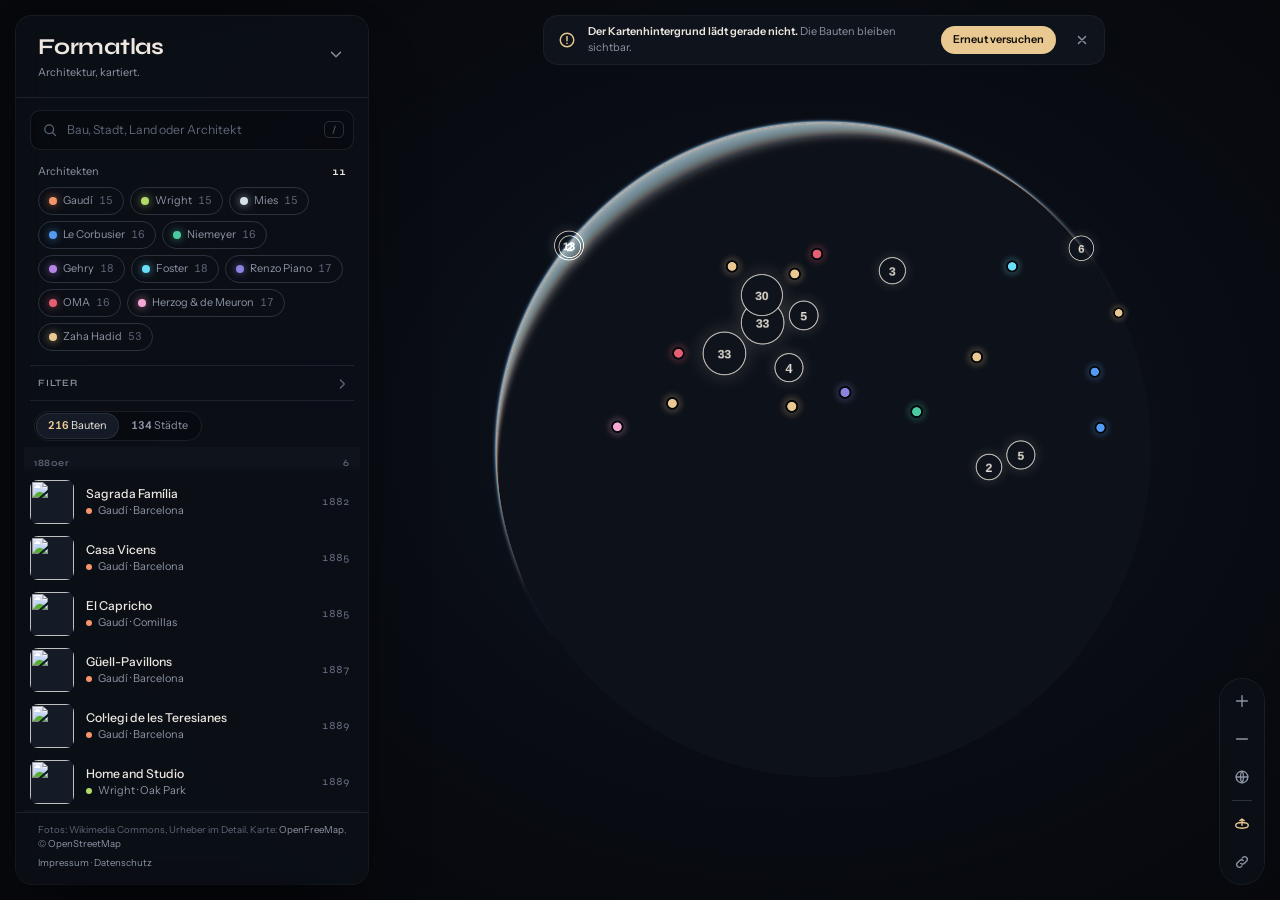
==== commit df44fc98: "Teilen per Link, Zeitleiste, Städte, Fotoansicht, Rundflug, Datenprüfung - Filter, gewählter Bau und" ====
--- a/index.html
+++ b/index.html
@@ -74,7 +74,12 @@
         </summary>
         <div class="filter">
           <div class="filter-head">
-            <span class="filter-label">Baujahr</span>
+            <span class="filter-label">Baujahr
+              <button class="play-btn" id="play" type="button" aria-pressed="false" title="Zeitleiste abspielen">
+                <svg viewBox="0 0 20 20" aria-hidden="true"><path class="i-play" d="M7.5 5.8v8.4l6.6-4.2z" /><path class="i-pause" d="M7.5 6v8M12.5 6v8" /></svg>
+                <span>Abspielen</span>
+              </button>
+            </span>
             <output class="filter-value" id="year-output" for="year-from year-to"></output>
           </div>
           <div class="histogram" id="histogram" role="group" aria-label="Bauten je fünf Jahre, Klick wählt den Zeitraum"></div>
@@ -90,7 +95,10 @@
       </details>
 
       <div class="result">
-        <span id="result"></span>
+        <div class="view-tabs" id="view-tabs" role="group" aria-label="Verzeichnis ordnen">
+          <button type="button" id="tab-buildings" data-view="buildings" aria-pressed="true"><b id="count-buildings"></b> <span id="label-buildings">Bauten</span></button>
+          <button type="button" id="tab-cities" data-view="cities" aria-pressed="false"><b id="count-cities"></b> <span id="label-cities">Städte</span></button>
+        </div>
         <button class="link-btn" id="filter-reset" type="button" hidden>Filter zurücksetzen</button>
       </div>
 
@@ -119,6 +127,9 @@
         <img class="card-photo" alt="" decoding="async">
         <div class="card-progress" id="card-progress"></div>
         <span class="card-year" id="card-year"></span>
+        <button class="card-zoom" id="card-zoom" type="button" aria-label="Fotos groß anzeigen" title="Fotos groß anzeigen">
+          <svg viewBox="0 0 20 20" aria-hidden="true"><path d="M12 4h4v4M8 16H4v-4M16 4l-5 5M4 16l5-5" /></svg>
+        </button>
       </figure>
       <div class="card-body">
         <p class="card-kicker"><span class="card-dot" id="card-dot"></span><span id="card-kicker"></span></p>
@@ -150,7 +161,53 @@
     <button class="icon-btn" id="reset-view" type="button" title="Ganze Welt zeigen">
       <svg viewBox="0 0 20 20" aria-hidden="true"><circle cx="10" cy="10" r="6.5" /><path d="M3.5 10h13M10 3.5c-2.2 2.4-2.2 10.6 0 13M10 3.5c2.2 2.4 2.2 10.6 0 13" /></svg>
     </button>
+    <span class="controls-sep" aria-hidden="true"></span>
+    <button class="icon-btn toggle-btn" id="orbit" type="button" aria-pressed="true" title="Rundflug um das Gebäude">
+      <svg viewBox="0 0 20 20" aria-hidden="true"><ellipse cx="10" cy="11.5" rx="7" ry="3.2" /><path d="M10 11.5V4.5M7.6 6.2 10 4.5l2.4 1.7" /></svg>
+    </button>
+    <button class="icon-btn" id="share" type="button" title="Link zu dieser Ansicht teilen">
+      <svg viewBox="0 0 20 20" aria-hidden="true"><path d="M8.5 11.5a3 3 0 0 0 4.2 0l2.6-2.6a3 3 0 0 0-4.2-4.2l-1 1" /><path d="M11.5 8.5a3 3 0 0 0-4.2 0l-2.6 2.6a3 3 0 0 0 4.2 4.2l1-1" /></svg>
+    </button>
   </div>
+
+  <div class="play-year" id="play-year" aria-hidden="true">
+    <b id="play-year-value"></b>
+    <span id="play-year-count"></span>
+  </div>
+
+  <div class="notice" id="notice" role="alert" hidden>
+    <svg class="notice-icon" viewBox="0 0 20 20" aria-hidden="true"><circle cx="10" cy="10" r="7.5" /><path d="M10 6.2v4.6M10 13.7v.1" /></svg>
+    <p class="notice-body"><strong id="notice-title"></strong> <span id="notice-text"></span></p>
+    <button class="notice-action" id="notice-action" type="button" hidden></button>
+    <button class="icon-btn notice-close" id="notice-close" type="button" title="Hinweis schließen">
+      <svg viewBox="0 0 20 20" aria-hidden="true"><path d="M6 6l8 8M14 6l-8 8" /></svg>
+    </button>
+  </div>
+
+  <div class="toast" id="toast" role="status" aria-live="polite"></div>
+
+  <dialog class="lightbox" id="lightbox" aria-labelledby="lb-title">
+    <header class="lb-bar">
+      <div class="lb-head">
+        <p class="lb-kicker" id="lb-kicker"></p>
+        <h2 class="lb-title" id="lb-title"></h2>
+      </div>
+      <span class="lb-count" id="lb-count"></span>
+      <button class="icon-btn lb-close" id="lb-close" type="button" title="Schließen (Esc)" autofocus>
+        <svg viewBox="0 0 20 20" aria-hidden="true"><path d="M5 5l10 10M15 5L5 15" /></svg>
+      </button>
+    </header>
+    <div class="lb-stage" id="lb-stage">
+      <img class="lb-photo" id="lb-photo" alt="" decoding="async" draggable="false">
+    </div>
+    <button class="lb-nav lb-prev" id="lb-prev" type="button" title="Vorheriges Foto (←)">
+      <svg viewBox="0 0 20 20" aria-hidden="true"><path d="M12.5 4.5 7 10l5.5 5.5" /></svg>
+    </button>
+    <button class="lb-nav lb-next" id="lb-next" type="button" title="Nächstes Foto (→)">
+      <svg viewBox="0 0 20 20" aria-hidden="true"><path d="M7.5 4.5 13 10l-5.5 5.5" /></svg>
+    </button>
+    <p class="lb-credit" id="lb-credit"></p>
+  </dialog>
 
   <noscript><p class="noscript">Für die Karte wird JavaScript benötigt.</p></noscript>
 </body>
--- a/assets/app.css
+++ b/assets/app.css
@@ -288,7 +288,28 @@
   align-items: baseline;
   margin-bottom: 8px;
 }
-.filter-label { color: var(--muted); font-size: var(--t-sm); }
+.filter-label { display: inline-flex; align-items: center; gap: 8px; color: var(--muted); font-size: var(--t-sm); }
+.play-btn {
+  display: inline-flex;
+  align-items: center;
+  gap: 3px;
+  height: 22px;
+  padding: 0 9px 0 4px;
+  border: 1px solid var(--line-strong);
+  border-radius: 999px;
+  background: transparent;
+  color: var(--muted);
+  font-size: var(--t-xs);
+  cursor: pointer;
+  transition: color 0.15s, border-color 0.15s, background-color 0.15s;
+}
+.play-btn svg { width: 15px; height: 15px; stroke: currentColor; stroke-width: 1.8; stroke-linecap: round; stroke-linejoin: round; }
+.play-btn .i-play { fill: currentColor; }
+.play-btn .i-pause { display: none; fill: none; }
+.play-btn:hover { border-color: var(--muted); color: var(--text); }
+.play-btn[aria-pressed='true'] { border-color: color-mix(in srgb, var(--accent) 60%, transparent); background: var(--accent-soft); color: var(--accent); }
+.play-btn[aria-pressed='true'] .i-play { display: none; }
+.play-btn[aria-pressed='true'] .i-pause { display: inline; }
 .filter-value {
   font: 600 var(--t-sm)/1 var(--font-display);
   font-variant-numeric: tabular-nums;
@@ -404,15 +425,39 @@
 .result {
   display: flex;
   justify-content: space-between;
-  align-items: baseline;
+  align-items: center;
   gap: 12px;
   margin: 0 14px;
-  padding: 10px 8px 6px;
+  padding: 10px 4px 6px;
   border-top: 1px solid var(--line);
   color: var(--muted);
   font-size: var(--t-sm);
   font-variant-numeric: tabular-nums;
 }
+.view-tabs {
+  display: inline-flex;
+  gap: 2px;
+  padding: 2px;
+  border: 1px solid var(--line);
+  border-radius: 999px;
+  background: rgba(0, 0, 0, 0.25);
+}
+.view-tabs button {
+  padding: 4px 11px;
+  border: 0;
+  border-radius: 999px;
+  background: none;
+  color: var(--muted);
+  font-size: var(--t-sm);
+  font-variant-numeric: tabular-nums;
+  cursor: pointer;
+  transition: background-color 0.15s, color 0.15s;
+}
+.view-tabs button b { font-weight: 600; }
+.view-tabs button:hover { color: var(--text); }
+.view-tabs button[aria-pressed='true'] { background: var(--raised); color: var(--text); box-shadow: 0 0 0 1px var(--line-strong); }
+.view-tabs button[aria-pressed='true'] b { color: var(--accent); }
+
 .link-btn {
   padding: 0;
   border: 0;
@@ -445,8 +490,11 @@
   font: 600 var(--t-xs)/1 var(--font-display);
   letter-spacing: 0.06em;
 }
-.rows { list-style: none; margin: 0; padding: 0; }
-.row {
+.rows,
+.cities { list-style: none; margin: 0; padding: 0; }
+.cities { padding-top: 6px; }
+.row,
+.city-row {
   width: 100%;
   display: grid;
   grid-template-columns: 44px minmax(0, 1fr) auto;
@@ -460,7 +508,40 @@
   cursor: pointer;
 }
 .row:hover,
-.row.is-active { background: rgba(255, 255, 255, 0.045); }
+.row.is-active,
+.city-row:hover,
+.city.is-open > .city-row { background: rgba(255, 255, 255, 0.045); }
+
+/* Städte: Anzahl, Pfeil zum Aufklappen, Bauten darunter eingerückt */
+.city-row { grid-template-columns: 44px minmax(0, 1fr) auto 14px; }
+.city-row .row-place i { margin-right: 3px; }
+.city-row .row-place i:last-of-type { margin-right: 7px; }
+.city-count {
+  min-width: 18px;
+  color: var(--text);
+  font: 600 var(--t-sm)/1 var(--font-display);
+  font-variant-numeric: tabular-nums;
+  text-align: right;
+}
+.city-chevron {
+  width: 14px;
+  height: 14px;
+  fill: none;
+  stroke: var(--faint);
+  stroke-width: 1.6;
+  stroke-linecap: round;
+  stroke-linejoin: round;
+  transform: rotate(-90deg);
+  transition: transform 0.25s var(--ease), stroke 0.15s;
+}
+.city.is-open .city-chevron { transform: none; stroke: var(--accent); }
+.city > .rows {
+  margin: 2px 0 10px 27px;
+  padding-left: 6px;
+  border-left: 1px solid var(--line-strong);
+}
+.city > .rows .row { grid-template-columns: 34px minmax(0, 1fr) auto; gap: 10px; }
+.city > .rows .row-thumb { width: 34px; height: 34px; border-radius: 6px; }
 .row-thumb {
   width: 44px;
   height: 44px;
@@ -558,7 +639,31 @@
   animation: shimmer 1.4s linear infinite;
 }
 .card-media { overflow: hidden; }
-.card.is-pinned .card-media { cursor: pointer; }
+.card.is-pinned .card-media:not(.is-empty) { cursor: zoom-in; }
+.card-zoom {
+  position: absolute;
+  z-index: 2;
+  right: 10px;
+  bottom: 26px;
+  width: 30px;
+  height: 30px;
+  display: none;
+  place-items: center;
+  padding: 0;
+  border: 0;
+  border-radius: 50%;
+  background: rgba(6, 8, 12, 0.72);
+  backdrop-filter: blur(6px);
+  color: var(--text);
+  cursor: zoom-in;
+  opacity: 0;
+  transition: opacity 0.2s;
+}
+.card-zoom svg { width: 15px; height: 15px; fill: none; stroke: currentColor; stroke-width: 1.6; stroke-linecap: round; stroke-linejoin: round; }
+.card.is-pinned .card-zoom { display: grid; }
+.card.is-pinned .card-media:hover .card-zoom,
+.card-zoom:focus-visible { opacity: 1; }
+@media (hover: none) { .card.is-pinned .card-zoom { opacity: 1; } }
 /* Bau ohne freies Foto: ruhige Fläche in der Farbe des Architekten */
 .card-media.is-empty {
   animation: none;
@@ -824,6 +929,233 @@
   -webkit-backdrop-filter: blur(14px);
   box-shadow: var(--shadow);
 }
+
+.controls-sep { height: 1px; margin: 3px 8px; background: var(--line-strong); }
+.toggle-btn[aria-pressed='true'],
+.toggle-btn[aria-pressed='true']:hover { color: var(--accent); }
+
+/* ---------- Zeitleiste: großes Jahr während des Abspielens ---------- */
+.play-year {
+  position: fixed;
+  z-index: 2;
+  left: calc(var(--panel-w) + var(--gap) * 2);
+  right: 80px;
+  bottom: 28px;
+  display: flex;
+  flex-direction: column;
+  align-items: center;
+  pointer-events: none;
+  opacity: 0;
+  transform: translateY(10px);
+  transition: opacity 0.4s var(--ease), transform 0.4s var(--ease);
+}
+.panel.is-collapsed ~ .play-year { left: 80px; }
+.play-year.is-visible { opacity: 1; transform: none; }
+.play-year b {
+  font: 700 clamp(3.5rem, 8vw, 6.5rem)/1 var(--font-display);
+  font-variant-numeric: tabular-nums;
+  letter-spacing: -0.02em;
+  color: var(--text);
+  text-shadow: 0 0 40px rgba(233, 200, 145, 0.25), 0 2px 18px rgba(0, 0, 0, 0.8);
+}
+.play-year span {
+  margin-top: 6px;
+  color: var(--accent);
+  font: 600 var(--t-sm)/1 var(--font-display);
+  letter-spacing: 0.06em;
+  text-transform: uppercase;
+  text-shadow: 0 1px 8px rgba(0, 0, 0, 0.9);
+}
+
+/* ---------- Hinweis bei Ladeproblemen ---------- */
+.notice {
+  position: fixed;
+  z-index: 5;
+  top: var(--gap);
+  left: calc(var(--panel-w) + var(--gap) * 2);
+  right: var(--gap);
+  width: fit-content;
+  max-width: 560px;
+  margin-inline: auto;
+  display: flex;
+  align-items: center;
+  gap: 12px;
+  padding: 8px 8px 8px 14px;
+  border-radius: 14px;
+  background: var(--surface-solid);
+  box-shadow: var(--shadow);
+  color: var(--muted);
+  font-size: var(--t-sm);
+}
+.panel.is-collapsed ~ .notice { left: var(--gap); }
+.notice-icon {
+  flex: none;
+  width: 18px;
+  height: 18px;
+  fill: none;
+  stroke: var(--accent);
+  stroke-width: 1.6;
+  stroke-linecap: round;
+}
+.notice-body { flex: 1; min-width: 0; margin: 0; }
+.notice-body strong { color: var(--text); font-weight: 600; }
+.notice-action {
+  flex: none;
+  padding: 6px 12px;
+  border: 0;
+  border-radius: 999px;
+  background: var(--accent);
+  color: #14100a;
+  font-size: var(--t-sm);
+  font-weight: 600;
+  cursor: pointer;
+}
+.notice-action:hover { filter: brightness(1.08); }
+.notice-close { flex: none; width: 28px; height: 28px; }
+/* Karte fehlt ganz: großer Hinweis mitten in der Kartenfläche */
+.notice.is-fatal {
+  top: 50%;
+  max-width: 420px;
+  flex-direction: column;
+  align-items: flex-start;
+  gap: 14px;
+  padding: 24px 26px;
+  font-size: var(--t-md);
+  transform: translateY(-50%);
+}
+.notice.is-fatal .notice-icon { width: 28px; height: 28px; }
+.notice.is-fatal strong { display: block; margin-bottom: 6px; font: 600 var(--t-lg)/1.25 var(--font-display); }
+.no-map .controls,
+.no-map .play-year,
+.no-data .panel-body { display: none; }
+/* Platzhalter-Globus, damit die leere Fläche gewollt aussieht */
+.no-map .map::after {
+  content: '';
+  position: absolute;
+  top: 50%;
+  left: calc(50% + (var(--panel-w) + var(--gap)) / 2);
+  width: min(70vh, 50vw);
+  aspect-ratio: 1;
+  border: 1px solid var(--line);
+  border-radius: 50%;
+  background: radial-gradient(circle at 35% 30%, rgba(158, 176, 206, 0.06), transparent 60%);
+  transform: translate(-50%, -50%);
+}
+
+/* ---------- Kurzmeldung ---------- */
+.toast {
+  position: fixed;
+  z-index: 6;
+  right: calc(var(--gap) + 60px);
+  bottom: calc(var(--gap) + 36px); /* über dem Kartennachweis */
+  padding: 8px 14px;
+  border-radius: 999px;
+  background: var(--surface-solid);
+  box-shadow: var(--shadow);
+  color: var(--text);
+  font-size: var(--t-sm);
+  pointer-events: none;
+  opacity: 0;
+  transform: translateY(6px);
+  transition: opacity 0.2s, transform 0.2s var(--ease);
+}
+.toast.is-visible { opacity: 1; transform: none; }
+
+/* ---------- Große Fotoansicht ---------- */
+.lightbox {
+  width: 100vw;
+  height: 100vh;
+  height: 100dvh;
+  max-width: none;
+  max-height: none;
+  margin: 0;
+  padding: 0;
+  border: 0;
+  overflow: hidden;
+  background: rgba(4, 6, 9, 0.94);
+  color: var(--text);
+}
+.lightbox[open] { display: block; animation: lb-in 0.25s var(--ease); }
+.lightbox::backdrop { background: rgba(4, 6, 9, 0.5); }
+@keyframes lb-in { from { opacity: 0; } }
+.lb-bar {
+  position: absolute;
+  z-index: 2;
+  top: 0;
+  left: 0;
+  right: 0;
+  display: flex;
+  align-items: center;
+  gap: 16px;
+  padding: 16px 16px 16px 24px;
+  background: linear-gradient(rgba(4, 6, 9, 0.85), transparent);
+}
+.lb-head { flex: 1; min-width: 0; }
+.lb-kicker {
+  margin: 0 0 3px;
+  color: var(--muted);
+  font-size: var(--t-xs);
+  letter-spacing: 0.1em;
+  text-transform: uppercase;
+}
+.lb-title {
+  margin: 0;
+  overflow: hidden;
+  font: 600 var(--t-lg)/1.2 var(--font-display);
+  white-space: nowrap;
+  text-overflow: ellipsis;
+}
+.lb-count { color: var(--muted); font: 600 var(--t-sm)/1 var(--font-display); font-variant-numeric: tabular-nums; }
+.lb-close { background: rgba(255, 255, 255, 0.06); color: var(--text); }
+.lb-stage {
+  position: absolute;
+  inset: 76px 88px 52px;
+  touch-action: pan-y pinch-zoom;
+  user-select: none;
+}
+.lb-photo {
+  display: block;
+  width: 100%;
+  height: 100%;
+  object-fit: contain;
+  transition: filter 0.35s var(--ease);
+}
+.lb-photo.is-preview { filter: blur(4px); }
+.lb-nav {
+  position: absolute;
+  z-index: 2;
+  top: 50%;
+  width: 48px;
+  height: 48px;
+  margin-top: -24px;
+  display: grid;
+  place-items: center;
+  padding: 0;
+  border: 1px solid var(--line-strong);
+  border-radius: 50%;
+  background: rgba(15, 19, 27, 0.7);
+  color: var(--text);
+  cursor: pointer;
+  transition: background-color 0.15s;
+}
+.lb-nav:hover { background: rgba(30, 37, 50, 0.95); }
+.lb-nav svg { width: 20px; height: 20px; fill: none; stroke: currentColor; stroke-width: 1.6; stroke-linecap: round; stroke-linejoin: round; }
+.lb-prev { left: 20px; }
+.lb-next { right: 20px; }
+.lightbox.is-single .lb-nav { display: none; }
+.lb-credit {
+  position: absolute;
+  left: 0;
+  right: 0;
+  bottom: 0;
+  margin: 0;
+  padding: 16px 24px;
+  color: var(--faint);
+  font-size: var(--t-xs);
+  text-align: center;
+}
+.lb-credit a { color: var(--muted); text-decoration: none; }
+.lb-credit a:hover { color: var(--text); }
 
 .noscript {
   position: fixed;
@@ -870,6 +1202,22 @@
   .maplibregl-ctrl-bottom-right { right: 56px; }
   body.has-card .controls,
   body.has-card .maplibregl-ctrl-bottom-right { opacity: 0; pointer-events: none; }
+  .play-year,
+  .panel.is-collapsed ~ .play-year { left: var(--gap); right: var(--gap); bottom: calc(var(--gap) + 12px + env(safe-area-inset-bottom, 0px)); }
+  .notice,
+  .panel.is-collapsed ~ .notice {
+    top: auto;
+    left: var(--gap);
+    right: var(--gap);
+    bottom: calc(var(--gap) + env(safe-area-inset-bottom, 0px));
+  }
+  .notice.is-fatal { top: auto; padding: 18px 20px; transform: none; }
+  .toast { right: auto; left: 50%; bottom: calc(var(--gap) + 64px); transform: translate(-50%, 6px); }
+  .toast.is-visible { transform: translate(-50%, 0); }
+  .no-map .map::after { left: 50%; top: 80%; width: 70vw; }
+  .lb-stage { inset: 72px 0 56px; }
+  .lb-nav { display: none; }
+  .lb-bar { padding: 12px 12px 12px 16px; }
 }
 
 @media (prefers-reduced-motion: reduce) {
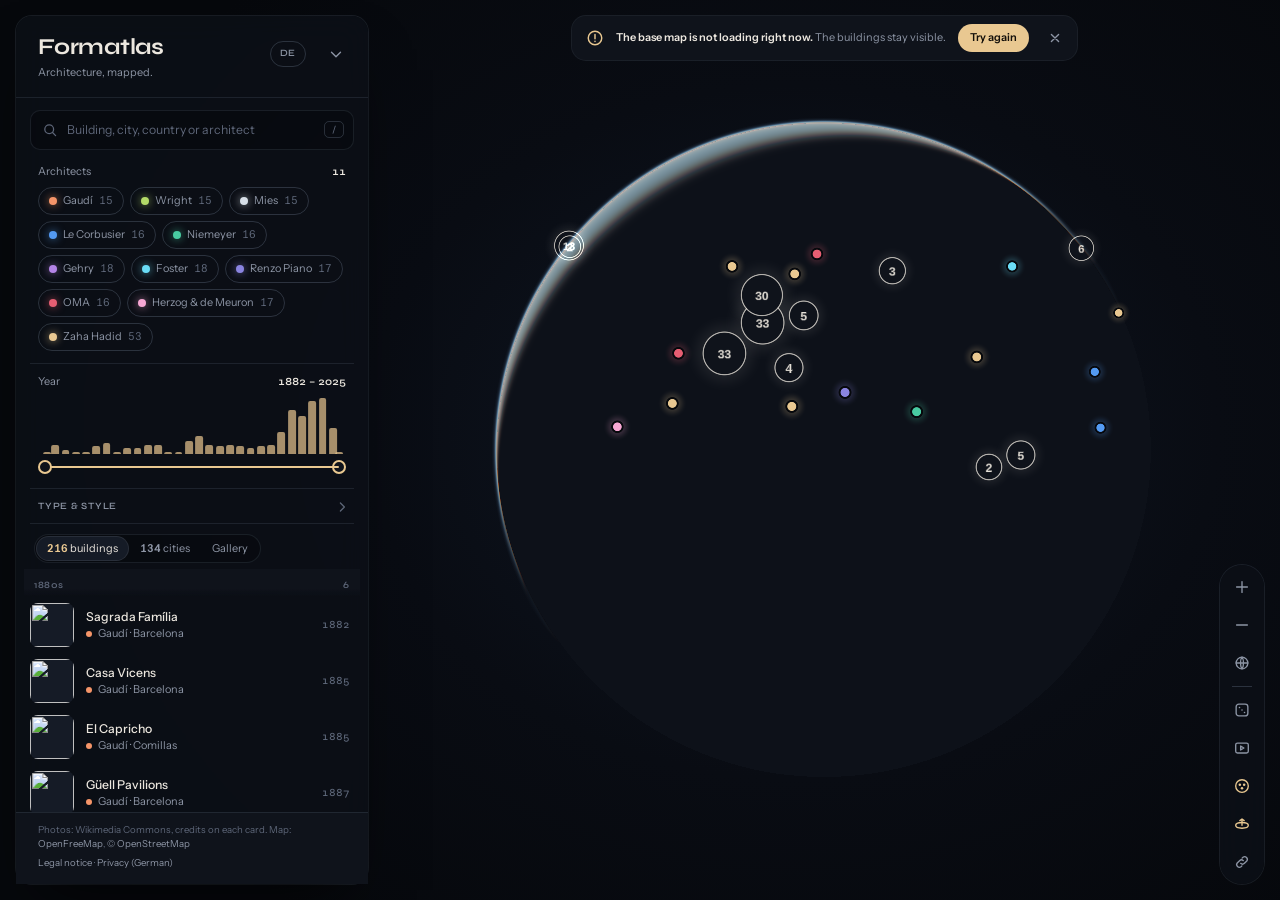
==== commit 940a56a7: "Stile, Englisch, Rundgang, Galerie, Cluster-Schalter, Randfälle - Englische Version: Oberfläche, all" ====
--- a/index.html
+++ b/index.html
@@ -13,6 +13,7 @@
   <meta property="og:type" content="website">
   <meta property="og:site_name" content="Formatlas">
   <meta property="og:locale" content="de_DE">
+  <meta property="og:locale:alternate" content="en_GB">
   <meta property="og:title" content="Formatlas · Architektur, kartiert">
   <meta property="og:description" content="216 Bauten von Gaudí bis Zaha Hadid auf einem interaktiven Globus.">
   <meta property="og:url" content="https://ohnosorryplssorryno.github.io/architecture-map/">
@@ -29,13 +30,16 @@
   <link rel="preload" as="font" type="font/woff2" href="assets/fonts/syne-latin.woff2" crossorigin>
 
   <!-- MapLibre GL 5.24.0 (BSD-3-Clause), lokal ausgeliefert -->
+  <!-- ?v=…: bei Änderungen an CSS, JS oder Daten hochsetzen, sonst mischt der Browser-Cache
+       bis zu 10 Minuten alte und neue Dateien -->
   <link rel="stylesheet" href="assets/vendor/maplibre/maplibre-gl.css">
-  <link rel="stylesheet" href="assets/app.css">
+  <link rel="stylesheet" href="assets/app.css?v=20261008d">
 
   <script src="assets/vendor/maplibre/maplibre-gl.js" defer></script>
-  <script src="data/buildings.js" defer></script>
-  <script src="assets/map-style.js" defer></script>
-  <script src="assets/app.js" defer></script>
+  <script src="data/buildings.js?v=20261008d" defer></script>
+  <script src="assets/map-style.js?v=20261008d" defer></script>
+  <script src="assets/i18n.js?v=20261008d" defer></script>
+  <script src="assets/app.js?v=20261008d" defer></script>
 </head>
 <body>
   <div id="map" class="map" aria-label="Weltkarte mit Bauwerken"></div>
@@ -44,42 +48,34 @@
     <header class="panel-head">
       <div class="brand">
         <h1 class="brand-name">Formatlas</h1>
-        <p class="brand-tag">Architektur, kartiert.</p>
-      </div>
-      <button class="icon-btn panel-toggle" id="panel-toggle" type="button" aria-expanded="true" aria-controls="panel-body" title="Verzeichnis ein- oder ausklappen">
+        <p class="brand-tag" data-i18n="tagline">Architektur, kartiert.</p>
+      </div>
+      <button class="lang-btn" id="lang" type="button" lang="en" data-i18n="langSwitch" data-i18n-title="langTitle" title="Switch to English">EN</button>
+      <button class="icon-btn panel-toggle" id="panel-toggle" type="button" aria-expanded="true" aria-controls="panel-body" data-i18n-title="panelToggle" title="Verzeichnis ein- oder ausklappen">
         <svg viewBox="0 0 20 20" aria-hidden="true"><path d="M5 8l5 5 5-5" /></svg>
       </button>
     </header>
 
     <div class="panel-body" id="panel-body">
-      <label class="search" for="search">
+      <div class="search" id="search-box">
         <svg viewBox="0 0 20 20" aria-hidden="true"><circle cx="9" cy="9" r="5.5" /><path d="M13.2 13.2L17 17" /></svg>
-        <input id="search" type="search" placeholder="Bau, Stadt, Land oder Architekt" autocomplete="off" spellcheck="false">
+        <input id="search" type="search" data-i18n-placeholder="search" placeholder="Bau, Stadt, Land oder Architekt" autocomplete="off" spellcheck="false"
+          role="combobox" aria-autocomplete="list" aria-expanded="false" aria-controls="suggest">
         <kbd aria-hidden="true">/</kbd>
-      </label>
+        <ul class="suggest" id="suggest" role="listbox" hidden></ul>
+      </div>
 
       <section class="studios" aria-labelledby="arch-label">
         <div class="filter-head">
-          <span class="filter-label" id="arch-label">Architekten</span>
+          <span class="filter-label" id="arch-label" data-i18n="architects">Architekten</span>
           <span class="filter-value" id="arch-count"></span>
         </div>
         <div class="chips" id="arch-chips" role="group" aria-labelledby="arch-label"></div>
       </section>
 
-      <details class="filters" id="filters" open>
-        <summary>
-          <span class="filters-title">Filter</span>
-          <span class="filters-state" id="filters-state"></span>
-          <svg viewBox="0 0 20 20" aria-hidden="true"><path d="M5 8l5 5 5-5" /></svg>
-        </summary>
-        <div class="filter">
+      <section class="years" aria-labelledby="year-label">
           <div class="filter-head">
-            <span class="filter-label">Baujahr
-              <button class="play-btn" id="play" type="button" aria-pressed="false" title="Zeitleiste abspielen">
-                <svg viewBox="0 0 20 20" aria-hidden="true"><path class="i-play" d="M7.5 5.8v8.4l6.6-4.2z" /><path class="i-pause" d="M7.5 6v8M12.5 6v8" /></svg>
-                <span>Abspielen</span>
-              </button>
-            </span>
+            <span class="filter-label" id="year-label" data-i18n="year">Baujahr</span>
             <output class="filter-value" id="year-output" for="year-from year-to"></output>
           </div>
           <div class="histogram" id="histogram" role="group" aria-label="Bauten je fünf Jahre, Klick wählt den Zeitraum"></div>
@@ -87,10 +83,21 @@
             <input type="range" id="year-from" step="1" aria-label="Baujahr ab">
             <input type="range" id="year-to" step="1" aria-label="Baujahr bis">
           </div>
-        </div>
+      </section>
+
+      <details class="filters" id="filters" open>
+        <summary>
+          <span class="filters-title" data-i18n="typeStyle">Typ &amp; Stil</span>
+          <span class="filters-state" id="filters-state"></span>
+          <svg viewBox="0 0 20 20" aria-hidden="true"><path d="M5 8l5 5 5-5" /></svg>
+        </summary>
         <div class="filter">
-          <div class="filter-head"><span class="filter-label">Typ</span></div>
-          <div class="chips" id="type-chips" role="group" aria-label="Gebäudetyp"></div>
+          <div class="filter-head"><span class="filter-label" id="type-label" data-i18n="type">Typ</span></div>
+          <div class="chips" id="type-chips" role="group" aria-labelledby="type-label"></div>
+        </div>
+        <div class="filter">
+          <div class="filter-head"><span class="filter-label" id="style-label" data-i18n="style">Stil</span></div>
+          <div class="chips" id="style-chips" role="group" aria-labelledby="style-label"></div>
         </div>
       </details>
 
@@ -98,17 +105,19 @@
         <div class="view-tabs" id="view-tabs" role="group" aria-label="Verzeichnis ordnen">
           <button type="button" id="tab-buildings" data-view="buildings" aria-pressed="true"><b id="count-buildings"></b> <span id="label-buildings">Bauten</span></button>
           <button type="button" id="tab-cities" data-view="cities" aria-pressed="false"><b id="count-cities"></b> <span id="label-cities">Städte</span></button>
-        </div>
-        <button class="link-btn" id="filter-reset" type="button" hidden>Filter zurücksetzen</button>
-      </div>
-
+          <button type="button" id="tab-gallery" data-view="gallery" aria-pressed="false" data-i18n="galleryTab">Galerie</button>
+        </div>
+        <button class="link-btn" id="filter-reset" type="button" data-i18n="reset" hidden>Filter zurücksetzen</button>
+      </div>
+
+      <p class="fuzzy-note" id="fuzzy-note" hidden></p>
       <nav class="index" id="index" aria-label="Bauwerke"></nav>
 
       <footer class="panel-foot">
-        Fotos: Wikimedia Commons, Urheber im Detail.
-        Karte: <a href="https://openfreemap.org" target="_blank" rel="noopener">OpenFreeMap</a>,
+        <span data-i18n="footer">Fotos: Wikimedia Commons, Urheber im Detail. Karte:</span>
+        <a href="https://openfreemap.org" target="_blank" rel="noopener">OpenFreeMap</a>,
         <a href="https://www.openstreetmap.org/copyright" target="_blank" rel="noopener">© OpenStreetMap</a>
-        <span class="legal"><a href="impressum.html">Impressum</a> · <a href="datenschutz.html">Datenschutz</a></span>
+        <span class="legal"><a href="impressum.html" data-i18n="legal">Impressum</a> · <a href="datenschutz.html" data-i18n="privacy">Datenschutz</a></span>
       </footer>
     </div>
   </aside>
@@ -127,22 +136,29 @@
         <img class="card-photo" alt="" decoding="async">
         <div class="card-progress" id="card-progress"></div>
         <span class="card-year" id="card-year"></span>
-        <button class="card-zoom" id="card-zoom" type="button" aria-label="Fotos groß anzeigen" title="Fotos groß anzeigen">
+        <button class="card-zoom" id="card-zoom" type="button" data-i18n-title="photosLarge" data-i18n-aria="photosLarge" aria-label="Fotos groß anzeigen" title="Fotos groß anzeigen">
           <svg viewBox="0 0 20 20" aria-hidden="true"><path d="M12 4h4v4M8 16H4v-4M16 4l-5 5M4 16l5-5" /></svg>
         </button>
       </figure>
       <div class="card-body">
         <p class="card-kicker"><span class="card-dot" id="card-dot"></span><span id="card-kicker"></span></p>
         <h2 class="card-title" id="card-title"></h2>
-        <p class="card-place" id="card-place"></p>
+        <div class="card-where">
+          <p class="card-place" id="card-place"></p>
+          <figure class="card-plan" id="card-plan" hidden></figure>
+        </div>
         <p class="card-text" id="card-text"></p>
+        <div class="card-related" id="card-related"></div>
         <div class="card-actions" id="card-actions">
-          <a id="card-wiki" target="_blank" rel="noopener">Mehr lesen</a>
-          <a id="card-route" target="_blank" rel="noopener">In Google Maps</a>
+          <a id="card-wiki" target="_blank" rel="noopener" data-i18n="readMore">Mehr lesen</a>
+          <a id="card-route" target="_blank" rel="noopener" data-i18n="googleMaps">Google Maps</a>
+          <a id="card-street" class="card-street" target="_blank" rel="noopener" data-i18n-title="street" data-i18n-aria="street" title="Straßenansicht (Mapillary)" aria-label="Straßenansicht (Mapillary)">
+            <svg viewBox="0 0 20 20" aria-hidden="true"><circle cx="10" cy="5" r="2.2" /><path d="M10 7.5v5M7 9.5l3 1 3-1M8.5 17l1.5-4.5 1.5 4.5" /></svg>
+          </a>
         </div>
         <p class="card-credit" id="card-credit"></p>
       </div>
-      <button class="icon-btn card-close" id="card-close" type="button" title="Schließen (Esc)">
+      <button class="icon-btn card-close" id="card-close" type="button" data-i18n-title="close" title="Schließen (Esc)">
         <svg viewBox="0 0 20 20" aria-hidden="true"><path d="M5 5l10 10M15 5L5 15" /></svg>
       </button>
     </div>
@@ -150,36 +166,58 @@
   </article>
 
   <div class="cluster-tip" id="cluster-tip" hidden></div>
-
-  <div class="controls" aria-label="Kartensteuerung">
-    <button class="icon-btn" id="zoom-in" type="button" title="Hineinzoomen">
+  <div class="cluster-tip hist-tip" id="hist-tip" hidden></div>
+
+  <div class="controls" id="controls" aria-label="Kartensteuerung">
+    <button class="icon-btn" id="zoom-in" type="button" data-i18n-title="zoomIn" title="Hineinzoomen">
       <svg viewBox="0 0 20 20" aria-hidden="true"><path d="M10 4v12M4 10h12" /></svg>
     </button>
-    <button class="icon-btn" id="zoom-out" type="button" title="Herauszoomen">
+    <button class="icon-btn" id="zoom-out" type="button" data-i18n-title="zoomOut" title="Herauszoomen">
       <svg viewBox="0 0 20 20" aria-hidden="true"><path d="M4 10h12" /></svg>
     </button>
-    <button class="icon-btn" id="reset-view" type="button" title="Ganze Welt zeigen">
+    <button class="icon-btn" id="reset-view" type="button" data-i18n-title="world" title="Ganze Welt zeigen">
       <svg viewBox="0 0 20 20" aria-hidden="true"><circle cx="10" cy="10" r="6.5" /><path d="M3.5 10h13M10 3.5c-2.2 2.4-2.2 10.6 0 13M10 3.5c2.2 2.4 2.2 10.6 0 13" /></svg>
     </button>
     <span class="controls-sep" aria-hidden="true"></span>
+    <button class="icon-btn" id="random" type="button" data-i18n-title="random" title="Überrasch mich: ein zufälliger Bau">
+      <svg viewBox="0 0 20 20" aria-hidden="true"><rect x="3.5" y="3.5" width="13" height="13" rx="3" /><circle class="pip" cx="7.2" cy="7.2" r=".9" /><circle class="pip" cx="12.8" cy="12.8" r=".9" /><circle class="pip" cx="10" cy="10" r=".9" /></svg>
+    </button>
+    <button class="icon-btn" id="tour" type="button" title="Rundgang">
+      <svg viewBox="0 0 20 20" aria-hidden="true"><rect x="3" y="4.5" width="14" height="11" rx="2" /><path d="M8.5 7.8v4.4l3.6-2.2z" /></svg>
+    </button>
+    <button class="icon-btn toggle-btn" id="cluster" type="button" aria-pressed="true" title="Nahe Punkte zusammenfassen">
+      <svg viewBox="0 0 20 20" aria-hidden="true"><circle cx="10" cy="10" r="7" /><circle class="pip" cx="7.6" cy="8.6" r="1.4" /><circle class="pip" cx="12.4" cy="8.6" r="1.4" /><circle class="pip" cx="10" cy="12.6" r="1.4" /></svg>
+    </button>
     <button class="icon-btn toggle-btn" id="orbit" type="button" aria-pressed="true" title="Rundflug um das Gebäude">
       <svg viewBox="0 0 20 20" aria-hidden="true"><ellipse cx="10" cy="11.5" rx="7" ry="3.2" /><path d="M10 11.5V4.5M7.6 6.2 10 4.5l2.4 1.7" /></svg>
     </button>
-    <button class="icon-btn" id="share" type="button" title="Link zu dieser Ansicht teilen">
+    <button class="icon-btn" id="share" type="button" data-i18n-title="share" title="Link zu dieser Ansicht teilen">
       <svg viewBox="0 0 20 20" aria-hidden="true"><path d="M8.5 11.5a3 3 0 0 0 4.2 0l2.6-2.6a3 3 0 0 0-4.2-4.2l-1 1" /><path d="M11.5 8.5a3 3 0 0 0-4.2 0l-2.6 2.6a3 3 0 0 0 4.2 4.2l1-1" /></svg>
     </button>
   </div>
 
-  <div class="play-year" id="play-year" aria-hidden="true">
-    <b id="play-year-value"></b>
-    <span id="play-year-count"></span>
+  <div class="tour-bar" id="tour-bar" role="region" aria-label="Rundgang" hidden>
+    <span class="tour-info"><b id="tour-pos"></b><span id="tour-name"></span></span>
+    <button class="icon-btn" id="tour-prev" type="button" data-i18n-title="tourPrev" title="Vorheriger Bau">
+      <svg viewBox="0 0 20 20" aria-hidden="true"><path d="M12.5 5.5 8 10l4.5 4.5M6 5.5v9" /></svg>
+    </button>
+    <button class="icon-btn" id="tour-toggle" type="button" title="Rundgang anhalten">
+      <svg viewBox="0 0 20 20" aria-hidden="true"><path class="i-pause" d="M7.5 6v8M12.5 6v8" /><path class="i-play" d="M7.5 5.8v8.4l6.6-4.2z" /></svg>
+    </button>
+    <button class="icon-btn" id="tour-next" type="button" data-i18n-title="tourNext" title="Nächster Bau">
+      <svg viewBox="0 0 20 20" aria-hidden="true"><path d="M7.5 5.5 12 10l-4.5 4.5M14 5.5v9" /></svg>
+    </button>
+    <button class="icon-btn" id="tour-stop" type="button" data-i18n-title="tourStop" title="Rundgang beenden">
+      <svg viewBox="0 0 20 20" aria-hidden="true"><path d="M6 6l8 8M14 6l-8 8" /></svg>
+    </button>
+    <span class="tour-progress" id="tour-progress"><i></i></span>
   </div>
 
   <div class="notice" id="notice" role="alert" hidden>
     <svg class="notice-icon" viewBox="0 0 20 20" aria-hidden="true"><circle cx="10" cy="10" r="7.5" /><path d="M10 6.2v4.6M10 13.7v.1" /></svg>
     <p class="notice-body"><strong id="notice-title"></strong> <span id="notice-text"></span></p>
     <button class="notice-action" id="notice-action" type="button" hidden></button>
-    <button class="icon-btn notice-close" id="notice-close" type="button" title="Hinweis schließen">
+    <button class="icon-btn notice-close" id="notice-close" type="button" title="×">
       <svg viewBox="0 0 20 20" aria-hidden="true"><path d="M6 6l8 8M14 6l-8 8" /></svg>
     </button>
   </div>
@@ -193,22 +231,22 @@
         <h2 class="lb-title" id="lb-title"></h2>
       </div>
       <span class="lb-count" id="lb-count"></span>
-      <button class="icon-btn lb-close" id="lb-close" type="button" title="Schließen (Esc)" autofocus>
+      <button class="icon-btn lb-close" id="lb-close" type="button" data-i18n-title="close" title="Schließen (Esc)" autofocus>
         <svg viewBox="0 0 20 20" aria-hidden="true"><path d="M5 5l10 10M15 5L5 15" /></svg>
       </button>
     </header>
     <div class="lb-stage" id="lb-stage">
       <img class="lb-photo" id="lb-photo" alt="" decoding="async" draggable="false">
     </div>
-    <button class="lb-nav lb-prev" id="lb-prev" type="button" title="Vorheriges Foto (←)">
+    <button class="lb-nav lb-prev" id="lb-prev" type="button" data-i18n-title="prevPhoto" title="Vorheriges Foto (←)">
       <svg viewBox="0 0 20 20" aria-hidden="true"><path d="M12.5 4.5 7 10l5.5 5.5" /></svg>
     </button>
-    <button class="lb-nav lb-next" id="lb-next" type="button" title="Nächstes Foto (→)">
+    <button class="lb-nav lb-next" id="lb-next" type="button" data-i18n-title="nextPhoto" title="Nächstes Foto (→)">
       <svg viewBox="0 0 20 20" aria-hidden="true"><path d="M7.5 4.5 13 10l-5.5 5.5" /></svg>
     </button>
     <p class="lb-credit" id="lb-credit"></p>
   </dialog>
 
-  <noscript><p class="noscript">Für die Karte wird JavaScript benötigt.</p></noscript>
+  <noscript><p class="noscript">Für die Karte wird JavaScript benötigt. · This map needs JavaScript.</p></noscript>
 </body>
 </html>
--- a/assets/app.css
+++ b/assets/app.css
@@ -169,16 +169,39 @@
   color: var(--muted);
   font-size: var(--t-sm);
 }
+.brand { flex: 1; min-width: 0; }
+.lang-btn {
+  flex: none;
+  height: 26px;
+  margin-top: 5px;
+  padding: 0 9px;
+  border: 1px solid var(--line-strong);
+  border-radius: 999px;
+  background: transparent;
+  color: var(--muted);
+  font: 600 var(--t-xs)/1 var(--font-display);
+  letter-spacing: 0.06em;
+  cursor: pointer;
+  transition: color 0.15s, border-color 0.15s;
+}
+.lang-btn:hover { border-color: var(--muted); color: var(--text); }
 .panel-toggle svg { transition: transform 0.3s var(--ease); }
 .panel.is-collapsed .panel-toggle svg { transform: rotate(-90deg); }
 
+/* Das ganze Verzeichnis ist ein Scrollbereich; die Liste wächst mit ihrem Inhalt
+   und wird nie zwischen Filtern und Fußzeile zusammengedrückt. */
 .panel-body {
   display: flex;
   flex-direction: column;
   min-height: 0;
   flex: 1;
+  overflow-y: auto;
+  overscroll-behavior: contain;
   border-top: 1px solid var(--line);
-}
+  scrollbar-width: thin;
+  scrollbar-color: var(--line-strong) transparent;
+}
+.panel-body > * { flex: none; }
 
 .search {
   position: relative;
@@ -242,8 +265,56 @@
 .search input:focus + kbd,
 .search input:not(:placeholder-shown) + kbd { display: none; }
 
+.suggest {
+  position: absolute;
+  z-index: 6;
+  top: calc(100% + 6px);
+  left: 0;
+  right: 0;
+  margin: 0;
+  padding: 4px;
+  list-style: none;
+  border-radius: 12px;
+  background: var(--surface-solid);
+  box-shadow: var(--shadow);
+}
+.suggest li {
+  display: flex;
+  align-items: center;
+  gap: 10px;
+  min-height: 36px;
+  padding: 4px 10px 4px 8px;
+  border-radius: 8px;
+  cursor: pointer;
+}
+.suggest li:hover,
+.suggest li.is-active { background: rgba(255, 255, 255, 0.06); }
+.suggest .sug-name { flex: 1; min-width: 0; overflow: hidden; white-space: nowrap; text-overflow: ellipsis; }
+.suggest small { flex: none; color: var(--faint); font-size: var(--t-xs); }
+.suggest .row-thumb { width: 28px; height: 28px; border-radius: 6px; }
+.sug-dot {
+  flex: none;
+  width: 9px;
+  height: 9px;
+  margin: 0 9px;
+  border-radius: 50%;
+  background: var(--c);
+  box-shadow: 0 0 8px color-mix(in srgb, var(--c) 70%, transparent);
+}
+.sug-pin {
+  flex: none;
+  width: 18px;
+  height: 18px;
+  margin: 0 5px;
+  fill: none;
+  stroke: var(--muted);
+  stroke-width: 1.4;
+  stroke-linejoin: round;
+}
+
 /* ---------- Filter ---------- */
-.filters { margin: 2px 14px 0; border-top: 1px solid var(--line); }
+.years { margin: 0 14px; padding: 10px 8px 12px; border-top: 1px solid var(--line); }
+.filters { margin: 0 14px; border-top: 1px solid var(--line); }
 .filters summary {
   display: flex;
   align-items: center;
@@ -289,27 +360,6 @@
   margin-bottom: 8px;
 }
 .filter-label { display: inline-flex; align-items: center; gap: 8px; color: var(--muted); font-size: var(--t-sm); }
-.play-btn {
-  display: inline-flex;
-  align-items: center;
-  gap: 3px;
-  height: 22px;
-  padding: 0 9px 0 4px;
-  border: 1px solid var(--line-strong);
-  border-radius: 999px;
-  background: transparent;
-  color: var(--muted);
-  font-size: var(--t-xs);
-  cursor: pointer;
-  transition: color 0.15s, border-color 0.15s, background-color 0.15s;
-}
-.play-btn svg { width: 15px; height: 15px; stroke: currentColor; stroke-width: 1.8; stroke-linecap: round; stroke-linejoin: round; }
-.play-btn .i-play { fill: currentColor; }
-.play-btn .i-pause { display: none; fill: none; }
-.play-btn:hover { border-color: var(--muted); color: var(--text); }
-.play-btn[aria-pressed='true'] { border-color: color-mix(in srgb, var(--accent) 60%, transparent); background: var(--accent-soft); color: var(--accent); }
-.play-btn[aria-pressed='true'] .i-play { display: none; }
-.play-btn[aria-pressed='true'] .i-pause { display: inline; }
 .filter-value {
   font: 600 var(--t-sm)/1 var(--font-display);
   font-variant-numeric: tabular-nums;
@@ -318,7 +368,7 @@
 /* Histogramm: ein Balken pro Jahr, exakt über der Reglerschiene */
 .histogram {
   position: relative;
-  height: 34px;
+  height: 56px;
   margin: 0 7px;
 }
 .bar {
@@ -337,6 +387,23 @@
 }
 .bar.is-in { background: color-mix(in srgb, var(--accent) 70%, transparent); }
 .bar:hover { background: var(--text); }
+
+/* Gewählte Architekten: Abschnitte in ihren Farben, darüber grau der Rest */
+.histogram.is-split .bar {
+  display: flex;
+  flex-direction: column-reverse;
+  overflow: hidden;
+  background: none;
+}
+.bar i { flex: 1 1 0; min-height: 1px; background: var(--c); }
+/* Trennlinie statt Lücke, damit auch kleine Anteile Fläche behalten */
+.bar i + i { box-shadow: inset 0 -1px 0 var(--surface-solid); }
+.bar i.rest { background: var(--line-strong); }
+.histogram.is-split .bar:not(.is-in) i { opacity: 0.32; }
+.histogram.is-split .bar:hover i { filter: brightness(1.25); }
+.histogram.is-split .bar:hover i.rest { background: var(--muted); }
+.hist-tip li b { color: var(--text); font-weight: 600; font-variant-numeric: tabular-nums; }
+.hist-tip li.rest i { background: var(--line-strong); }
 .bar::after {
   /* größere Trefferfläche als der Balken selbst */
   content: '';
@@ -443,7 +510,7 @@
   background: rgba(0, 0, 0, 0.25);
 }
 .view-tabs button {
-  padding: 4px 11px;
+  padding: 4px 10px;
   border: 0;
   border-radius: 999px;
   background: none;
@@ -458,6 +525,12 @@
 .view-tabs button[aria-pressed='true'] { background: var(--raised); color: var(--text); box-shadow: 0 0 0 1px var(--line-strong); }
 .view-tabs button[aria-pressed='true'] b { color: var(--accent); }
 
+.fuzzy-note {
+  margin: 0 22px 4px;
+  color: var(--accent);
+  font-size: var(--t-xs);
+}
+
 .link-btn {
   padding: 0;
   border: 0;
@@ -468,15 +541,7 @@
 }
 .link-btn:hover { text-decoration: underline; }
 
-.index {
-  flex: 1;
-  min-height: 0;
-  overflow-y: auto;
-  overscroll-behavior: contain;
-  padding: 0 8px 8px;
-  scrollbar-width: thin;
-  scrollbar-color: var(--line-strong) transparent;
-}
+.index { padding: 0 8px 8px; }
 .decade {
   position: sticky;
   top: 0;
@@ -570,7 +635,8 @@
   font-size: var(--t-sm);
 }
 .row-place i,
-.cluster-tip li i {
+.cluster-tip li i,
+.hist-tip li i {
   display: inline-block;
   width: 6px;
   height: 6px;
@@ -589,7 +655,84 @@
 .row.is-active .row-year { color: var(--accent); }
 .empty { padding: 28px 12px; color: var(--muted); text-align: center; }
 
+/* Galerie: Fotoraster, drei Spalten */
+.gallery {
+  display: grid;
+  grid-template-columns: repeat(3, minmax(0, 1fr));
+  gap: 6px;
+  margin: 0;
+  padding: 8px 2px 4px;
+  list-style: none;
+}
+.tile {
+  position: relative;
+  display: block;
+  width: 100%;
+  aspect-ratio: 1;
+  overflow: hidden;
+  padding: 0;
+  border: 0;
+  border-radius: 8px;
+  background: var(--raised);
+  text-align: left;
+  cursor: pointer;
+}
+.tile img,
+.tile-empty {
+  display: block;
+  width: 100%;
+  height: 100%;
+  object-fit: cover;
+  transition: transform 0.4s var(--ease);
+}
+.tile-empty { background: linear-gradient(135deg, color-mix(in srgb, var(--c) 45%, transparent), var(--raised) 70%); }
+.tile:hover img { transform: scale(1.06); }
+.tile::after {
+  /* Rahmen in der Architektenfarbe bei Hover und Auswahl */
+  content: '';
+  position: absolute;
+  inset: 0;
+  border-radius: inherit;
+  box-shadow: inset 0 0 0 2px var(--c);
+  opacity: 0;
+  transition: opacity 0.15s;
+}
+.tile:hover::after,
+.tile.is-active::after { opacity: 1; }
+.tile-text {
+  position: absolute;
+  inset: auto 0 0;
+  padding: 18px 6px 5px;
+  background: linear-gradient(transparent, rgba(6, 8, 12, 0.88));
+}
+.tile-name {
+  display: -webkit-box;
+  overflow: hidden;
+  color: var(--text);
+  font-size: 0.6875rem;
+  font-weight: 500;
+  line-height: 1.2;
+  -webkit-line-clamp: 2;
+  -webkit-box-orient: vertical;
+}
+.tile-meta { display: block; margin-top: 2px; color: var(--muted); font-size: 0.625rem; white-space: nowrap; }
+.tile-meta i {
+  display: inline-block;
+  width: 5px;
+  height: 5px;
+  margin: 0 4px 1px 0;
+  border-radius: 50%;
+  background: var(--c);
+  vertical-align: middle;
+}
+
+/* Fußzeile mit Impressum bleibt beim Scrollen unten im Verzeichnis stehen */
 .panel-foot {
+  position: sticky;
+  z-index: 2;
+  bottom: 0;
+  margin-top: auto;
+  background: var(--surface-solid);
   padding: 10px 22px 14px;
   border-top: 1px solid var(--line);
   color: var(--faint);
@@ -673,7 +816,7 @@
     var(--raised);
 }
 .card-media.is-empty::before {
-  content: 'Kein freies Foto';
+  content: attr(data-empty);
   position: absolute;
   z-index: 1;
   right: 16px;
@@ -794,6 +937,40 @@
   letter-spacing: -0.01em;
   text-wrap: balance;
 }
+.card-where { display: flex; align-items: flex-start; gap: 12px; }
+.card-where .card-place { flex: 1; min-width: 0; }
+.card-plan {
+  position: relative;
+  flex: none;
+  width: 60px;
+  margin: 6px 0 0;
+}
+.card-plan svg { display: block; width: 60px; height: 60px; overflow: visible; }
+.card-plan path {
+  fill: color-mix(in srgb, var(--c, var(--accent)) 28%, transparent);
+  stroke: var(--c, var(--accent));
+  stroke-width: 1.2;
+  stroke-linejoin: round;
+  vector-effect: non-scaling-stroke;
+}
+.plan-north {
+  position: absolute;
+  top: -2px;
+  right: 0;
+  color: var(--faint);
+  font: 600 8px/1 var(--font-display);
+}
+.card-plan figcaption {
+  display: flex;
+  align-items: center;
+  gap: 4px;
+  margin-top: 3px;
+  color: var(--faint);
+  font-size: 9px;
+  white-space: nowrap;
+  font-variant-numeric: tabular-nums;
+}
+.plan-bar { flex: none; height: 2px; border-radius: 1px; background: var(--muted); }
 .card-place {
   margin: 6px 0 0;
   color: var(--muted);
@@ -801,12 +978,55 @@
   font-variant-numeric: tabular-nums;
 }
 .card-place b { color: var(--text); font-weight: 500; }
+.card-style {
+  display: inline-block;
+  margin-top: 6px;
+  padding: 2px 8px;
+  border: 1px solid color-mix(in srgb, var(--c, var(--accent)) 45%, transparent);
+  border-radius: 999px;
+  color: var(--text);
+  font-size: var(--t-xs);
+}
 .card-text {
   margin: 10px 0 0;
   color: color-mix(in srgb, var(--text) 86%, transparent);
   font-size: 0.8125rem;
   line-height: 1.55;
 }
+.card-related { display: none; }
+.card.is-pinned .card-related:not(:empty) {
+  display: grid;
+  gap: 1px;
+  margin-top: 12px;
+  padding-top: 8px;
+  border-top: 1px solid var(--line);
+}
+.rel {
+  display: grid;
+  grid-template-columns: 92px minmax(0, 1fr) auto;
+  align-items: baseline;
+  gap: 8px;
+  padding: 5px 6px;
+  border: 0;
+  border-radius: 8px;
+  background: transparent;
+  font-size: var(--t-xs);
+  text-align: left;
+  cursor: pointer;
+}
+.rel:hover { background: rgba(255, 255, 255, 0.05); }
+.rel-label { color: var(--faint); font-size: 10px; letter-spacing: 0.04em; text-transform: uppercase; }
+.rel-name { overflow: hidden; color: var(--text); font-size: var(--t-sm); white-space: nowrap; text-overflow: ellipsis; }
+.rel-name i {
+  display: inline-block;
+  width: 6px;
+  height: 6px;
+  margin: 0 6px 1px 0;
+  border-radius: 50%;
+  background: var(--c);
+  vertical-align: middle;
+}
+.rel-meta { color: var(--muted); font-variant-numeric: tabular-nums; white-space: nowrap; }
 .card-actions {
   display: none;
   gap: 8px;
@@ -825,6 +1045,14 @@
   transition: background-color 0.15s, border-color 0.15s;
 }
 .card-actions a:first-child { border-color: transparent; background: var(--c, var(--accent)); color: #14100a; }
+.card-actions .card-street {
+  flex: none;
+  display: grid;
+  place-items: center;
+  width: 38px;
+  padding: 0;
+}
+.card-street svg { width: 17px; height: 17px; fill: none; stroke: currentColor; stroke-width: 1.5; stroke-linecap: round; stroke-linejoin: round; }
 .card-actions a:hover { border-color: var(--muted); }
 .card-actions a:first-child:hover { filter: brightness(1.08); }
 .card-credit {
@@ -931,41 +1159,55 @@
 }
 
 .controls-sep { height: 1px; margin: 3px 8px; background: var(--line-strong); }
+.icon-btn .pip { fill: currentColor; stroke: none; }
+.icon-btn:disabled { opacity: 0.35; cursor: default; }
+.icon-btn:disabled:hover { background: transparent; color: var(--muted); }
+
+/* ---------- Rundgang ---------- */
+.tour-bar {
+  position: fixed;
+  z-index: 3;
+  left: calc(var(--panel-w) + var(--gap) * 2);
+  right: 80px;
+  bottom: 48px;
+  width: fit-content;
+  max-width: 520px;
+  margin-inline: auto;
+  display: flex;
+  align-items: center;
+  gap: 2px;
+  overflow: hidden;
+  padding: 6px 6px 6px 16px;
+  border-radius: 999px;
+  background: var(--surface-solid);
+  box-shadow: var(--shadow);
+}
+.panel.is-collapsed ~ .tour-bar { left: 80px; }
+.tour-info { display: flex; align-items: baseline; gap: 10px; min-width: 0; margin-right: 6px; }
+.tour-info b { flex: none; color: var(--accent); font: 600 var(--t-sm)/1 var(--font-display); font-variant-numeric: tabular-nums; }
+.tour-info span { overflow: hidden; white-space: nowrap; text-overflow: ellipsis; }
+.tour-bar .icon-btn { width: 32px; height: 32px; }
+.tour-bar .i-play { display: none; fill: currentColor; }
+.tour-bar.is-paused .i-play { display: inline; }
+.tour-bar.is-paused .i-pause { display: none; }
+.tour-progress {
+  position: absolute;
+  left: 16px;
+  right: 16px;
+  bottom: 0;
+  height: 2px;
+  overflow: hidden;
+}
+.tour-progress i {
+  position: absolute;
+  inset: 0;
+  background: var(--accent);
+  transform: scaleX(0);
+  transform-origin: left;
+}
+.tour-progress.is-running i { animation: progress var(--dwell, 9000ms) linear forwards; }
 .toggle-btn[aria-pressed='true'],
 .toggle-btn[aria-pressed='true']:hover { color: var(--accent); }
-
-/* ---------- Zeitleiste: großes Jahr während des Abspielens ---------- */
-.play-year {
-  position: fixed;
-  z-index: 2;
-  left: calc(var(--panel-w) + var(--gap) * 2);
-  right: 80px;
-  bottom: 28px;
-  display: flex;
-  flex-direction: column;
-  align-items: center;
-  pointer-events: none;
-  opacity: 0;
-  transform: translateY(10px);
-  transition: opacity 0.4s var(--ease), transform 0.4s var(--ease);
-}
-.panel.is-collapsed ~ .play-year { left: 80px; }
-.play-year.is-visible { opacity: 1; transform: none; }
-.play-year b {
-  font: 700 clamp(3.5rem, 8vw, 6.5rem)/1 var(--font-display);
-  font-variant-numeric: tabular-nums;
-  letter-spacing: -0.02em;
-  color: var(--text);
-  text-shadow: 0 0 40px rgba(233, 200, 145, 0.25), 0 2px 18px rgba(0, 0, 0, 0.8);
-}
-.play-year span {
-  margin-top: 6px;
-  color: var(--accent);
-  font: 600 var(--t-sm)/1 var(--font-display);
-  letter-spacing: 0.06em;
-  text-transform: uppercase;
-  text-shadow: 0 1px 8px rgba(0, 0, 0, 0.9);
-}
 
 /* ---------- Hinweis bei Ladeproblemen ---------- */
 .notice {
@@ -1026,7 +1268,6 @@
 .notice.is-fatal .notice-icon { width: 28px; height: 28px; }
 .notice.is-fatal strong { display: block; margin-bottom: 6px; font: 600 var(--t-lg)/1.25 var(--font-display); }
 .no-map .controls,
-.no-map .play-year,
 .no-data .panel-body { display: none; }
 /* Platzhalter-Globus, damit die leere Fläche gewollt aussieht */
 .no-map .map::after {
@@ -1194,7 +1435,12 @@
     width: auto;
     transform: none !important;
   }
-  .card-inner { transform-origin: 50% 100%; }
+  .card-inner {
+    max-height: calc(100dvh - 96px - env(safe-area-inset-top, 0px) - env(safe-area-inset-bottom, 0px));
+    overflow-y: auto;
+    overscroll-behavior: contain;
+    transform-origin: 50% 100%;
+  }
   .card-media { aspect-ratio: 2 / 1; }
   .card-caret { display: none; }
   .tether { display: none; }
@@ -1202,8 +1448,16 @@
   .maplibregl-ctrl-bottom-right { right: 56px; }
   body.has-card .controls,
   body.has-card .maplibregl-ctrl-bottom-right { opacity: 0; pointer-events: none; }
-  .play-year,
-  .panel.is-collapsed ~ .play-year { left: var(--gap); right: var(--gap); bottom: calc(var(--gap) + 12px + env(safe-area-inset-bottom, 0px)); }
+  .tour-bar,
+  .panel.is-collapsed ~ .tour-bar {
+    top: calc(var(--gap) + 66px + env(safe-area-inset-top, 0px));
+    bottom: auto;
+    left: var(--gap);
+    right: var(--gap);
+  }
+  .card-plan,
+  .card-plan svg { width: 52px; }
+  .card-plan svg { height: 52px; }
   .notice,
   .panel.is-collapsed ~ .notice {
     top: auto;
